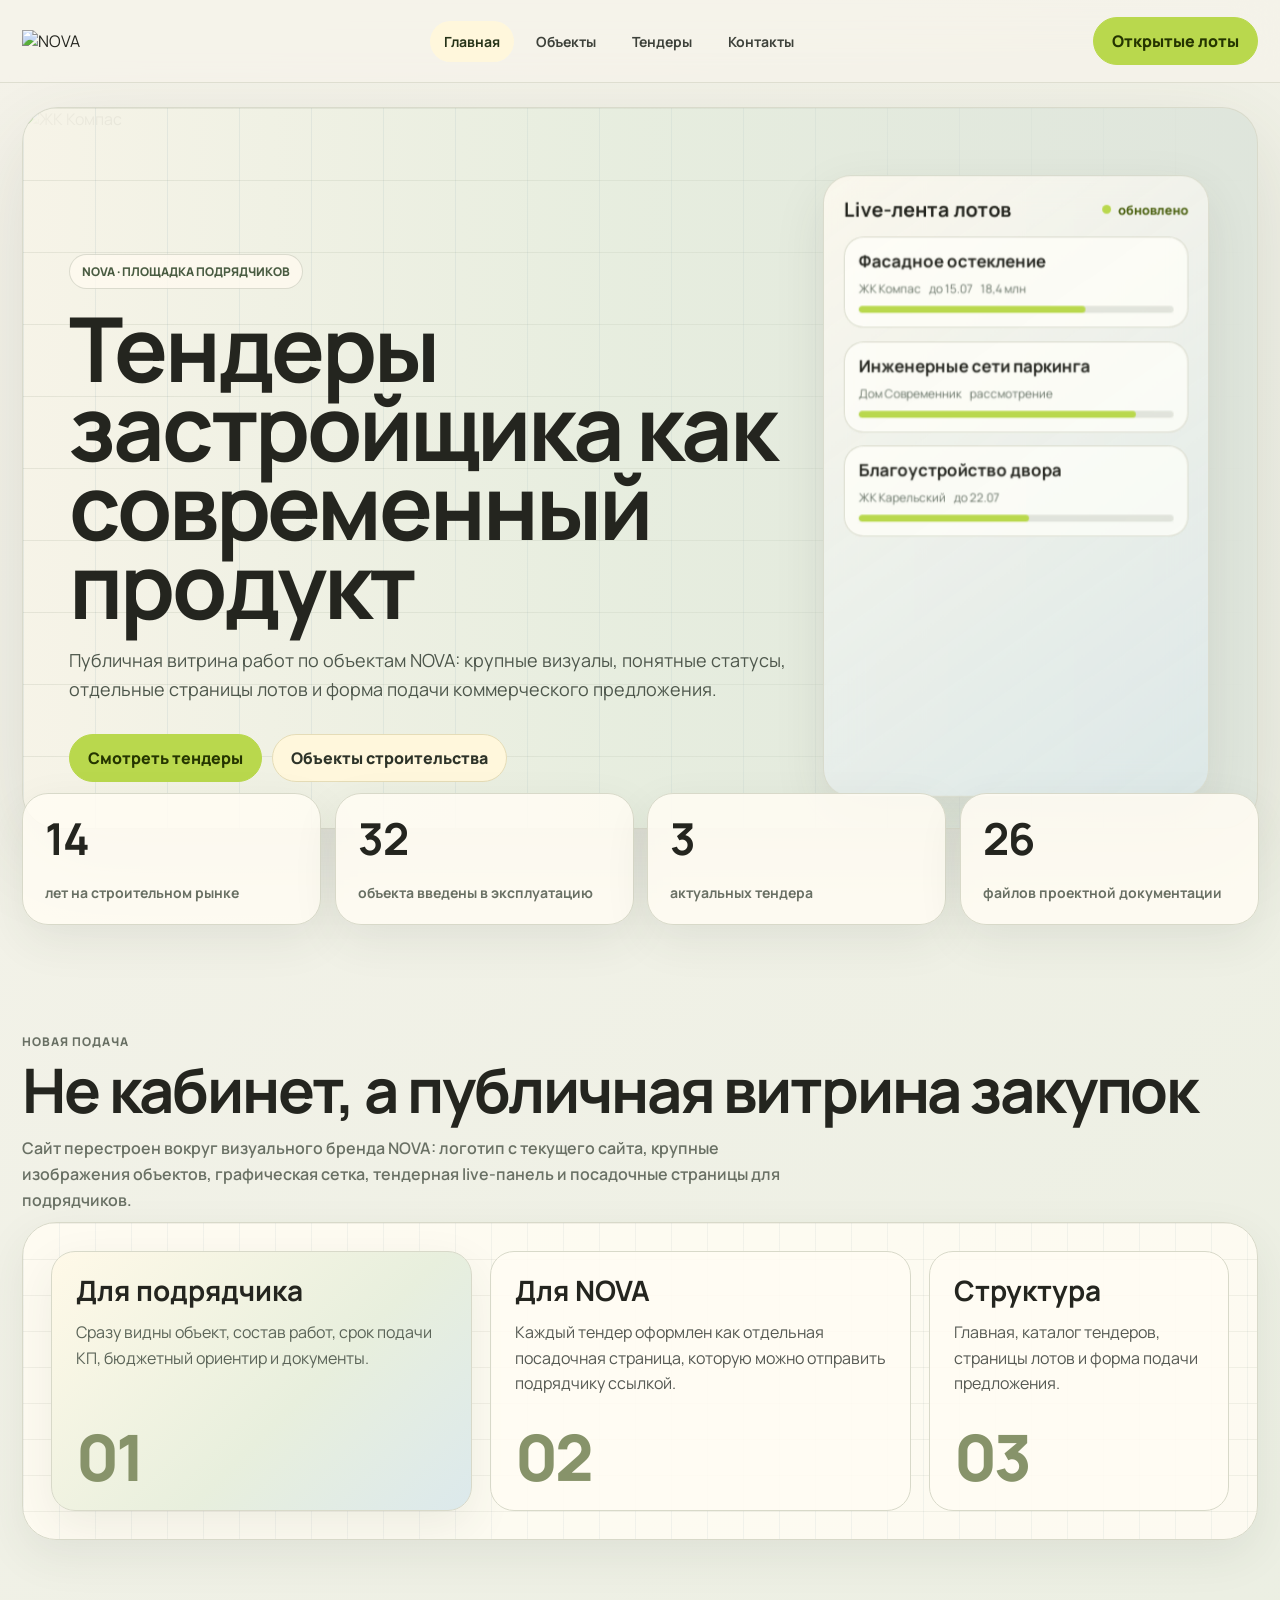
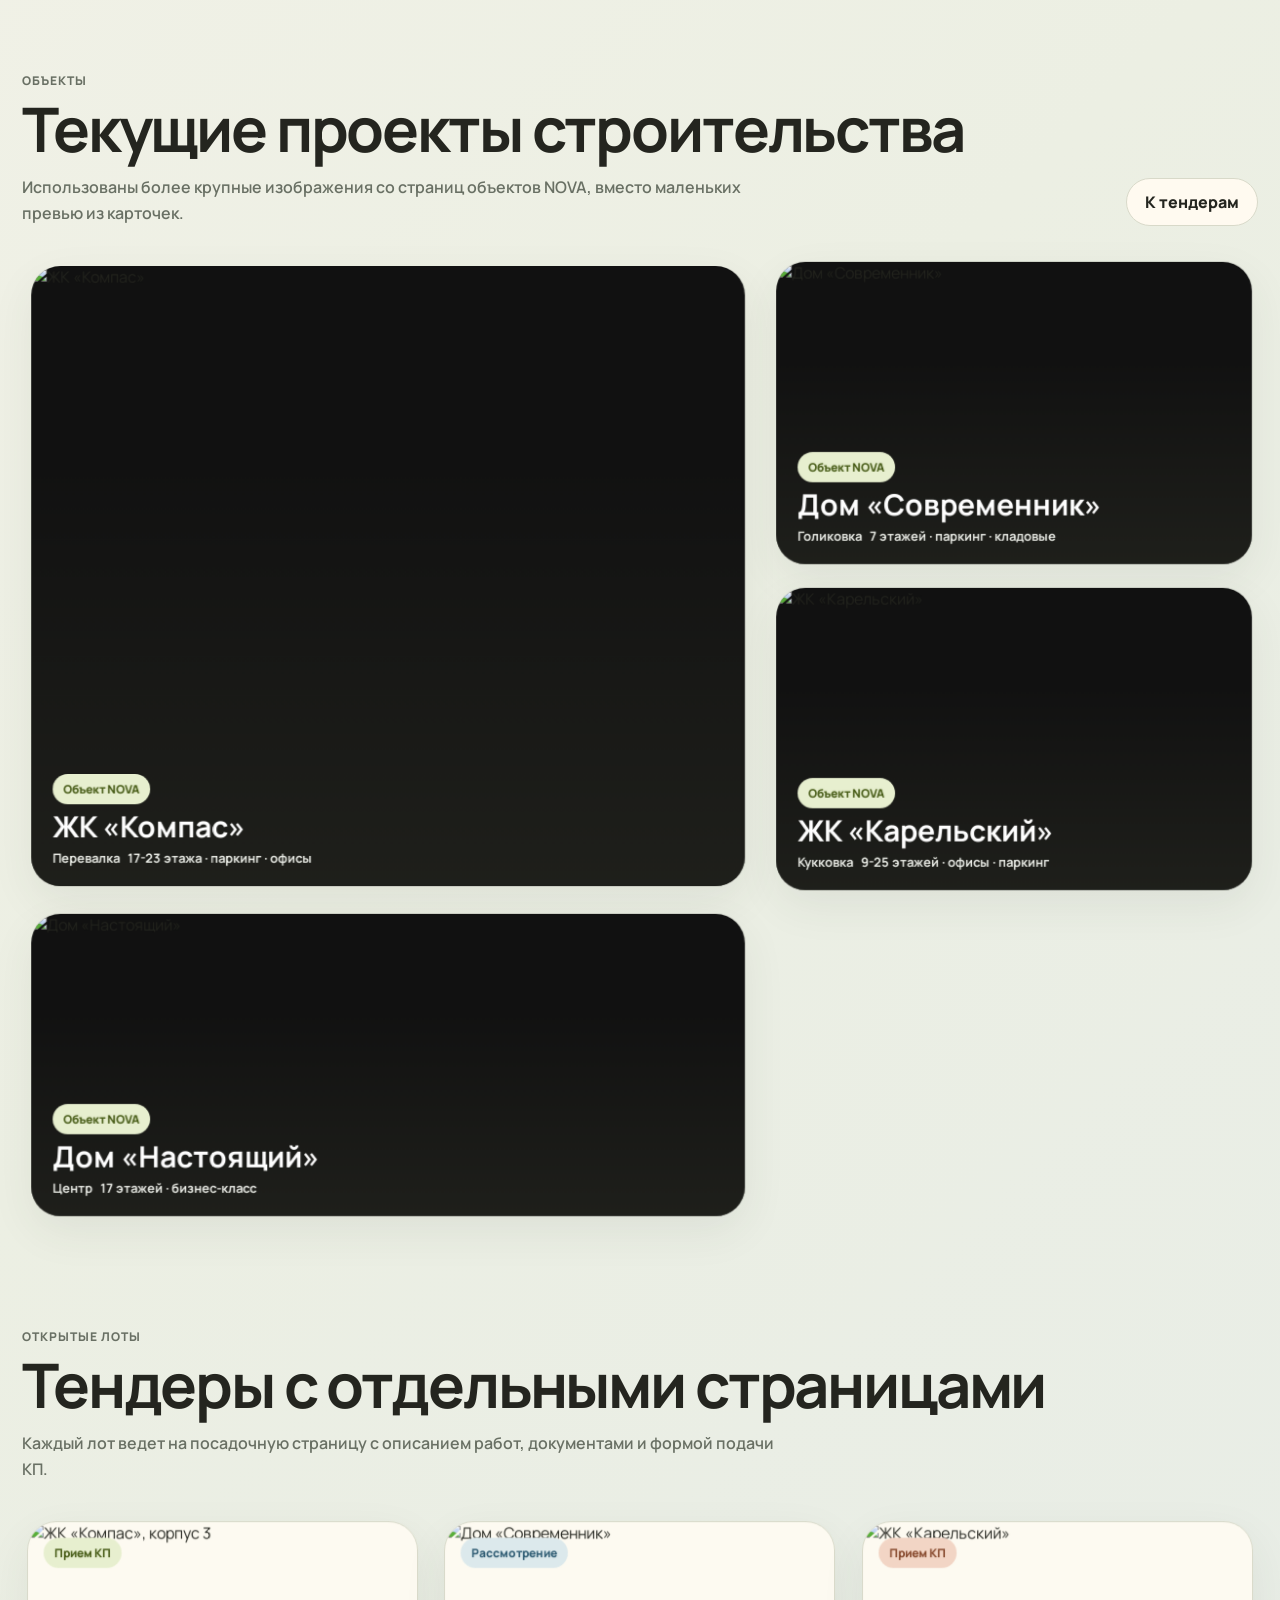
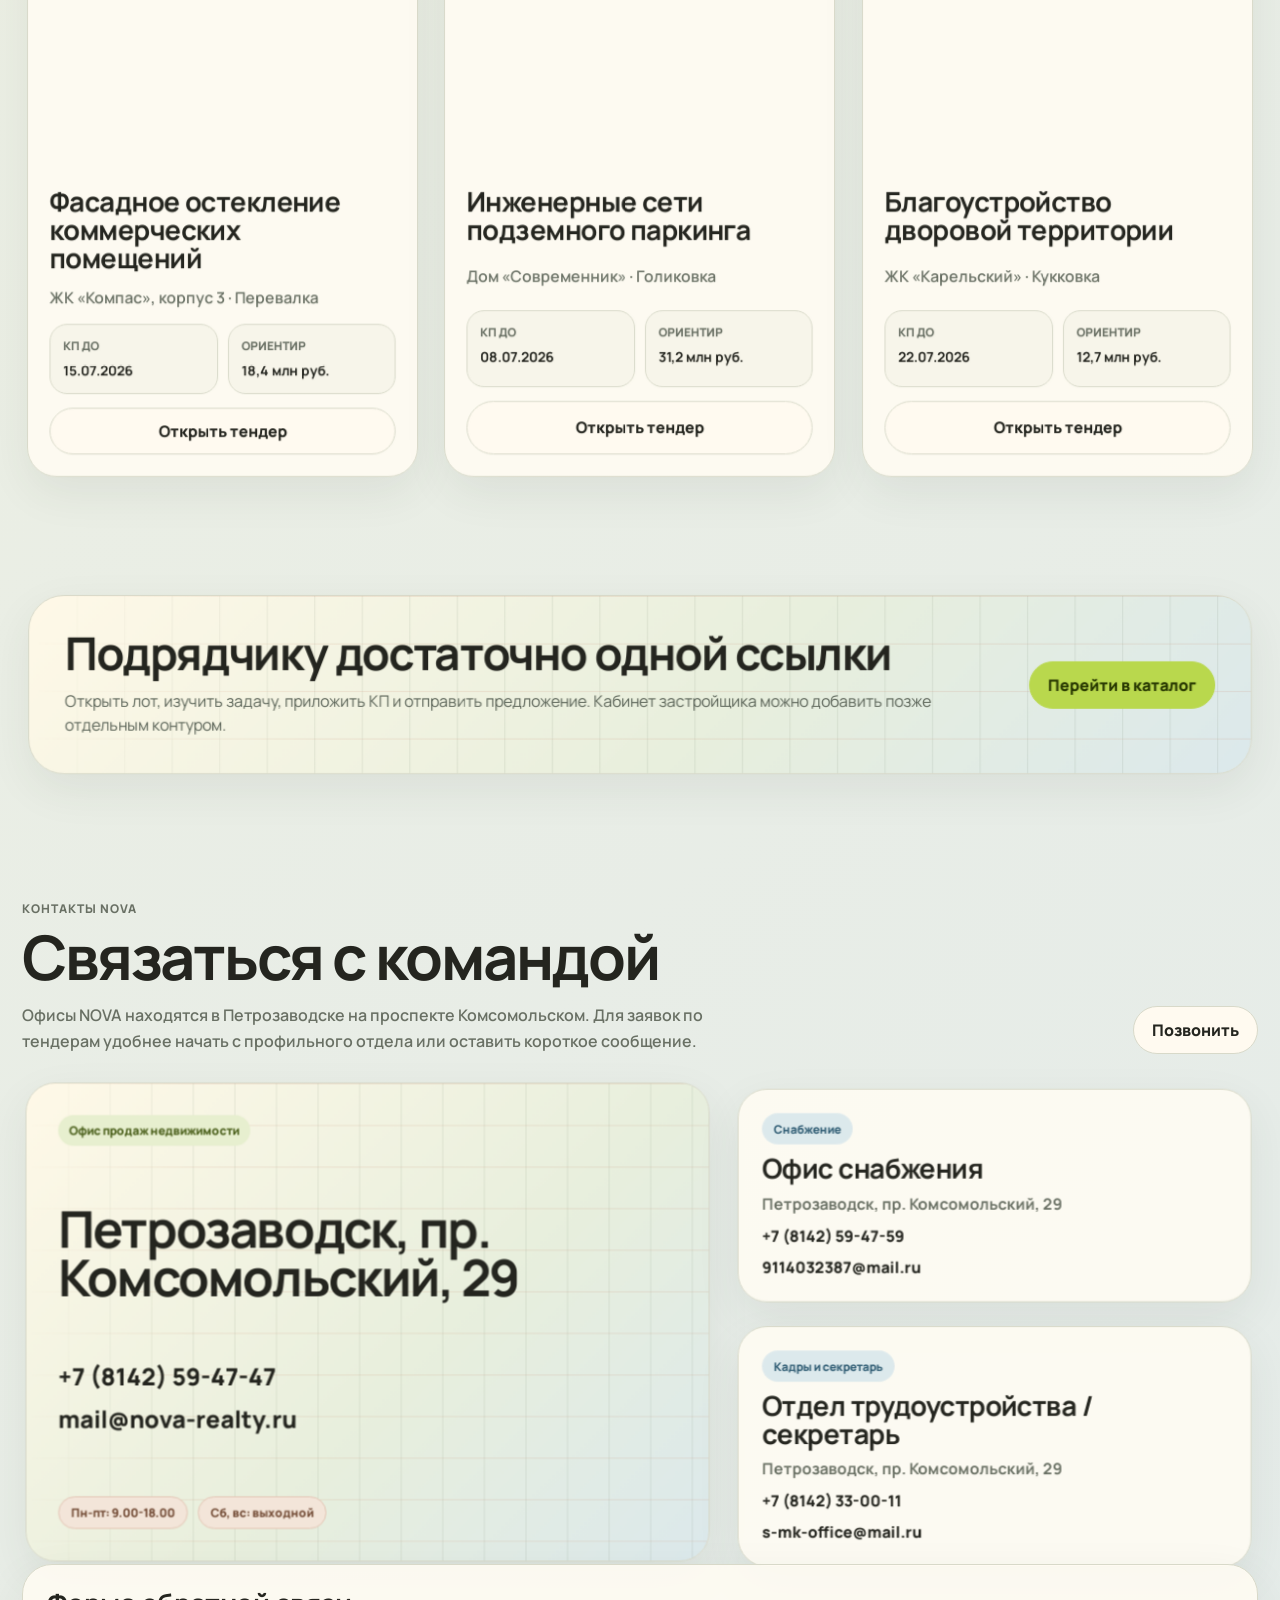
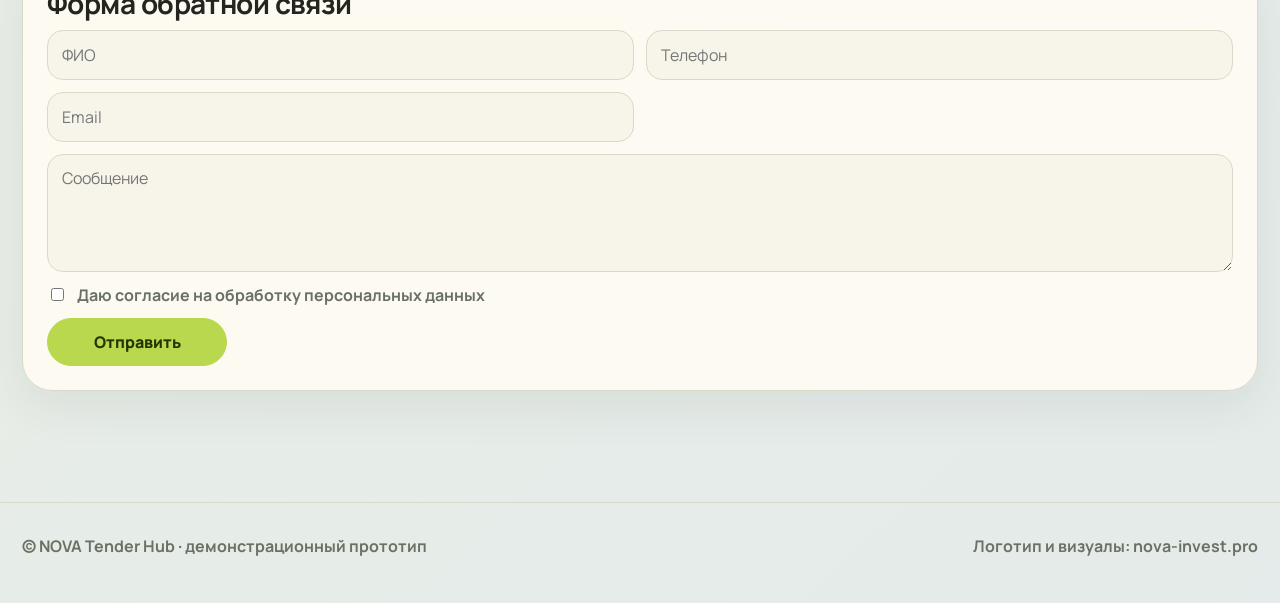
==== index.html @ 6559b7ff "Add files via upload" ====
<!doctype html><html lang="ru"><head><meta charset="utf-8"><meta name="viewport" content="width=device-width, initial-scale=1"><title>NOVA Tender Hub</title><link rel="stylesheet" href="style.css"></head><body><header class="topbar"><div class="wrap nav"><a class="brand" href="nova-tender-platform.html"><img src="https://nova-invest.pro/local/templates/main/tpl/assets/images/static/logo--min.svg" alt="NOVA"></a><nav class="links"><a class="active" href="nova-tender-platform.html">Главная</a><a href="nova-tender-platform.html#objects">Объекты</a><a class="" href="tenders.html">Тендеры</a><a href="nova-tender-platform.html#contacts">Контакты</a></nav><a class="btn lime" href="tenders.html">Открытые лоты</a></div></header><main><section class="hero"><div class="wrap"><div class="heroStage"><img src="https://nova-invest.pro/upload/resize_cache/iblock/e65/1024_600_2/6quq1vuqrdt77pk6a2e781jh57srbiwv.png" alt="ЖК Компас"><div class="heroContent"><div><span class="overline">NOVA · площадка подрядчиков</span><h1>Тендеры застройщика как современный продукт</h1><p>Публичная витрина работ по объектам NOVA: крупные визуалы, понятные статусы, отдельные страницы лотов и форма подачи коммерческого предложения.</p><div class="heroActions"><a class="btn lime" href="tenders.html">Смотреть тендеры</a><a class="btn glass" href="#objects">Объекты строительства</a></div></div><aside class="tenderConsole"><div class="consoleTop"><strong>Live-лента лотов</strong><span class="liveDot">обновлено</span></div><div class="consoleItem"><h3>Фасадное остекление</h3><div class="consoleMeta"><span>ЖК Компас</span><span>до 15.07</span><span>18,4 млн</span></div><div class="bar"><span style="width:72%"></span></div></div><div class="consoleItem"><h3>Инженерные сети паркинга</h3><div class="consoleMeta"><span>Дом Современник</span><span>рассмотрение</span></div><div class="bar"><span style="width:88%"></span></div></div><div class="consoleItem"><h3>Благоустройство двора</h3><div class="consoleMeta"><span>ЖК Карельский</span><span>до 22.07</span></div><div class="bar"><span style="width:54%"></span></div></div></aside></div></div><div class="stats"><div class="stat"><strong>14</strong><span>лет на строительном рынке</span></div><div class="stat"><strong>32</strong><span>объекта введены в эксплуатацию</span></div><div class="stat"><strong>3</strong><span>актуальных тендера</span></div><div class="stat"><strong>26</strong><span>файлов проектной документации</span></div></div></div></section><section class="section"><div class="wrap"><div class="sectionHead"><div><p class="kicker">Новая подача</p><h2>Не кабинет, а публичная витрина закупок</h2><p class="lead">Сайт перестроен вокруг визуального бренда NOVA: логотип с текущего сайта, крупные изображения объектов, графическая сетка, тендерная live-панель и посадочные страницы для подрядчиков.</p></div></div><div class="blueprint"><div class="aboutGrid"><article class="aboutCard dark"><div><h3>Для подрядчика</h3><p>Сразу видны объект, состав работ, срок подачи КП, бюджетный ориентир и документы.</p></div><span class="num">01</span></article><article class="aboutCard"><div><h3>Для NOVA</h3><p>Каждый тендер оформлен как отдельная посадочная страница, которую можно отправить подрядчику ссылкой.</p></div><span class="num">02</span></article><article class="aboutCard"><div><h3>Структура</h3><p>Главная, каталог тендеров, страницы лотов и форма подачи предложения.</p></div><span class="num">03</span></article></div></div></div></section><section class="section" id="objects"><div class="wrap"><div class="sectionHead"><div><p class="kicker">Объекты</p><h2>Текущие проекты строительства</h2><p class="lead">Использованы более крупные изображения со страниц объектов NOVA, вместо маленьких превью из карточек.</p></div><a class="btn light" href="tenders.html">К тендерам</a></div><div class="projects"><article class="project"><img src="https://nova-invest.pro/upload/resize_cache/iblock/e65/1024_600_2/6quq1vuqrdt77pk6a2e781jh57srbiwv.png" alt="ЖК «Компас»"><div class="projectText"><span class="tag">Объект NOVA</span><h3>ЖК «Компас»</h3><div class="meta"><span>Перевалка</span><span>17-23 этажа · паркинг · офисы</span></div></div></article><article class="project"><img src="https://nova-invest.pro/upload/iblock/76a/80k7ekkkxqdg42o2p7lcfx5v1n9xu7e8.jpg" alt="Дом «Современник»"><div class="projectText"><span class="tag">Объект NOVA</span><h3>Дом «Современник»</h3><div class="meta"><span>Голиковка</span><span>7 этажей · паркинг · кладовые</span></div></div></article><article class="project"><img src="https://nova-invest.pro/upload/resize_cache/iblock/5fc/1024_600_2/tx2vuw6uej2zof083wgt3vnd35kkxk6l.png" alt="ЖК «Карельский»"><div class="projectText"><span class="tag">Объект NOVA</span><h3>ЖК «Карельский»</h3><div class="meta"><span>Кукковка</span><span>9-25 этажей · офисы · паркинг</span></div></div></article><article class="project"><img src="https://nova-invest.pro/upload/resize_cache/iblock/ab3/1024_600_2/cpsgk8u0yp1w1qedsxzhdbpnp6j3zukg.jpg" alt="Дом «Настоящий»"><div class="projectText"><span class="tag">Объект NOVA</span><h3>Дом «Настоящий»</h3><div class="meta"><span>Центр</span><span>17 этажей · бизнес-класс</span></div></div></article></div></div></section><section class="section"><div class="wrap"><div class="sectionHead"><div><p class="kicker">Открытые лоты</p><h2>Тендеры с отдельными страницами</h2><p class="lead">Каждый лот ведет на посадочную страницу с описанием работ, документами и формой подачи КП.</p></div></div><div class="tenderGrid"><article class="tender"><div class="tenderImage"><img src="https://nova-invest.pro/upload/resize_cache/iblock/e65/1024_600_2/6quq1vuqrdt77pk6a2e781jh57srbiwv.png" alt="ЖК «Компас», корпус 3"><span class="tag ">Прием КП</span></div><div class="tenderBody"><h3>Фасадное остекление коммерческих помещений</h3><p>ЖК «Компас», корпус 3 · Перевалка</p><div class="facts"><div class="fact"><span>КП до</span><strong>15.07.2026</strong></div><div class="fact"><span>Ориентир</span><strong>18,4 млн руб.</strong></div></div><a class="btn light" href="tender-kompas-facade.html">Открыть тендер</a></div></article><article class="tender"><div class="tenderImage"><img src="https://nova-invest.pro/upload/iblock/76a/80k7ekkkxqdg42o2p7lcfx5v1n9xu7e8.jpg" alt="Дом «Современник»"><span class="tag blue">Рассмотрение</span></div><div class="tenderBody"><h3>Инженерные сети подземного паркинга</h3><p>Дом «Современник» · Голиковка</p><div class="facts"><div class="fact"><span>КП до</span><strong>08.07.2026</strong></div><div class="fact"><span>Ориентир</span><strong>31,2 млн руб.</strong></div></div><a class="btn light" href="tender-sovremennik-engineering.html">Открыть тендер</a></div></article><article class="tender"><div class="tenderImage"><img src="https://nova-invest.pro/upload/resize_cache/iblock/5fc/1024_600_2/tx2vuw6uej2zof083wgt3vnd35kkxk6l.png" alt="ЖК «Карельский»"><span class="tag coral">Прием КП</span></div><div class="tenderBody"><h3>Благоустройство дворовой территории</h3><p>ЖК «Карельский» · Кукковка</p><div class="facts"><div class="fact"><span>КП до</span><strong>22.07.2026</strong></div><div class="fact"><span>Ориентир</span><strong>12,7 млн руб.</strong></div></div><a class="btn light" href="tender-karelskiy-landscape.html">Открыть тендер</a></div></article></div></div></section><section class="section"><div class="wrap"><div class="cta"><div><h2>Подрядчику достаточно одной ссылки</h2><p>Открыть лот, изучить задачу, приложить КП и отправить предложение. Кабинет застройщика можно добавить позже отдельным контуром.</p></div><a class="btn lime" href="tenders.html">Перейти в каталог</a></div></div></section><section class="section contactsSection" id="contacts"><div class="wrap"><div class="sectionHead"><div><p class="kicker">Контакты NOVA</p><h2>Связаться с командой</h2><p class="lead">Офисы NOVA находятся в Петрозаводске на проспекте Комсомольском. Для заявок по тендерам удобнее начать с профильного отдела или оставить короткое сообщение.</p></div><a class="btn light" href="tel:+78142594747">Позвонить</a></div><div class="contactsLayout"><article class="contactHeroCard"><span class="tag">Офис продаж недвижимости</span><h3>Петрозаводск, пр. Комсомольский, 29</h3><div class="contactMain"><a href="tel:+78142594747">+7 (8142) 59-47-47</a><a href="mailto:mail@nova-realty.ru">mail@nova-realty.ru</a></div><div class="schedule"><span>Пн-пт: 9.00-18.00</span><span>Сб, вс: выходной</span></div></article><div class="contactCards"><article class="contactCard"><span class="contactLabel">Снабжение</span><h3>Офис снабжения</h3><p>Петрозаводск, пр. Комсомольский, 29</p><a href="tel:+78142594759">+7 (8142) 59-47-59</a><a href="mailto:9114032387@mail.ru">9114032387@mail.ru</a></article><article class="contactCard"><span class="contactLabel">Кадры и секретарь</span><h3>Отдел трудоустройства / секретарь</h3><p>Петрозаводск, пр. Комсомольский, 29</p><a href="tel:+78142330011">+7 (8142) 33-00-11</a><a href="mailto:s-mk-office@mail.ru">s-mk-office@mail.ru</a></article></div><form class="contactForm"><h3>Форма обратной связи</h3><input type="text" placeholder="ФИО"><input type="tel" placeholder="Телефон"><input type="email" placeholder="Email"><textarea placeholder="Сообщение"></textarea><label><input type="checkbox"> <span>Даю согласие на обработку персональных данных</span></label><button class="btn lime" type="button">Отправить</button></form></div></div></section></main><footer class="footer"><div class="wrap"><span>© NOVA Tender Hub · демонстрационный прототип</span><span>Логотип и визуалы: nova-invest.pro</span></div></footer><script src="nav-active.js"></script></body></html>
---- style.css ----
@import url('https://fonts.googleapis.com/css2?family=Manrope:wght@400;500;600;700;800&display=swap');
:root{--ink:#141512;--muted:#6f726b;--line:#dedfd7;--paper:#fff;--mist:#f3f4ee;--night:#141713;--lime:#b8dc31;--limeText:#203100;--blue:#2c72bc;--coral:#ef7b45;--steel:#dfe6ea;--shadow:0 28px 90px rgba(20,21,18,.14);--soft:0 16px 46px rgba(20,21,18,.09);font-family:Manrope,Arial,sans-serif}*{box-sizing:border-box}html{scroll-behavior:smooth}body{margin:0;background:var(--mist);color:var(--ink)}a{text-decoration:none;color:inherit}img{display:block;max-width:100%}button,input,textarea,select{font:inherit}.wrap{width:min(1320px,calc(100% - 44px));margin:0 auto}.topbar{position:sticky;top:0;z-index:50;background:rgba(243,244,238,.78);backdrop-filter:blur(22px);border-bottom:1px solid rgba(222,223,215,.76)}.nav{min-height:82px;display:grid;grid-template-columns:auto 1fr auto;gap:24px;align-items:center}.brand{display:flex;align-items:center;gap:14px}.brand img{width:122px;height:auto}.links{display:flex;gap:8px;justify-content:center}.links a{padding:11px 14px;border-radius:999px;color:#3e423b;font-weight:700;font-size:14px}.links a:hover,.links a.active{background:#fff}.btn{display:inline-flex;align-items:center;justify-content:center;min-height:48px;border-radius:999px;border:1px solid var(--ink);background:var(--ink);color:#fff;padding:12px 18px;font-weight:800;white-space:nowrap;cursor:pointer}.btn.lime{background:var(--lime);border-color:var(--lime);color:var(--limeText)}.btn.light{background:#fff;color:var(--ink);border-color:var(--line)}.btn.glass{background:rgba(255,255,255,.14);border-color:rgba(255,255,255,.28);color:#fff;backdrop-filter:blur(14px)}.hero{padding:24px 0 34px}.heroStage{position:relative;min-height:720px;border-radius:36px;overflow:hidden;background:var(--night);box-shadow:var(--shadow)}.heroStage:before{content:"";position:absolute;inset:0;background:linear-gradient(90deg,rgba(13,15,12,.94),rgba(13,15,12,.67) 45%,rgba(13,15,12,.12));z-index:1}.heroStage:after{content:"";position:absolute;inset:0;background-image:linear-gradient(rgba(255,255,255,.09) 1px,transparent 1px),linear-gradient(90deg,rgba(255,255,255,.08) 1px,transparent 1px);background-size:72px 72px;mask-image:linear-gradient(90deg,#000 0%,rgba(0,0,0,.65) 55%,transparent 100%);z-index:2}.heroStage>img{position:absolute;inset:0;width:100%;height:100%;object-fit:cover;filter:saturate(1.04) contrast(1.02)}.heroContent{position:relative;z-index:3;min-height:720px;padding:46px;display:grid;grid-template-columns:minmax(0,1fr) 390px;gap:32px;align-items:end;color:#fff}.overline{display:inline-flex;width:max-content;min-height:34px;align-items:center;border:1px solid rgba(255,255,255,.24);background:rgba(255,255,255,.12);border-radius:999px;padding:8px 12px;color:#eef0e9;font-size:12px;font-weight:800;text-transform:uppercase}.hero h1{max-width:860px;margin:20px 0 0;font-size:clamp(48px,7vw,108px);line-height:.88;letter-spacing:-.035em}.hero p{max-width:720px;margin:22px 0 0;color:#e8ebe2;font-size:18px;line-height:1.6}.heroActions{display:flex;gap:10px;flex-wrap:wrap;margin-top:30px}.tenderConsole{align-self:stretch;background:rgba(255,255,255,.12);border:1px solid rgba(255,255,255,.24);backdrop-filter:blur(18px);border-radius:28px;padding:20px;display:grid;gap:14px;align-content:start}.consoleTop{display:flex;justify-content:space-between;gap:12px;align-items:center}.consoleTop strong{font-size:20px}.liveDot{display:inline-flex;align-items:center;gap:7px;color:#e7f7bc;font-size:13px;font-weight:800}.liveDot:before{content:"";width:9px;height:9px;border-radius:50%;background:var(--lime)}.consoleItem{border-radius:20px;background:rgba(255,255,255,.16);border:1px solid rgba(255,255,255,.20);padding:14px;display:grid;gap:9px}.consoleItem h3{margin:0;font-size:17px;line-height:1.15}.consoleMeta{display:flex;gap:8px;flex-wrap:wrap;color:#e6e8df;font-size:12px}.consoleItem .bar{height:7px;border-radius:999px;background:rgba(255,255,255,.22);overflow:hidden}.consoleItem .bar span{display:block;height:100%;background:var(--lime);border-radius:999px}.stats{display:grid;grid-template-columns:repeat(4,1fr);gap:14px;margin-top:-36px;position:relative;z-index:4}.stat{min-height:132px;border:1px solid var(--line);border-radius:26px;background:rgba(255,255,255,.92);box-shadow:var(--soft);padding:22px;display:grid;align-content:space-between}.stat strong{font-size:44px;line-height:1;letter-spacing:-.03em}.stat span{color:var(--muted);font-weight:700;font-size:14px}.section{padding:58px 0}.sectionHead{display:grid;grid-template-columns:minmax(0,1fr) auto;gap:24px;align-items:end;margin-bottom:24px}.kicker{margin:0 0 12px;color:var(--muted);font-size:12px;letter-spacing:.08em;text-transform:uppercase;font-weight:900}.section h2{margin:0;font-size:clamp(36px,4.8vw,72px);line-height:.92;letter-spacing:-.035em}.lead{margin:16px 0 0;color:var(--muted);max-width:760px;line-height:1.65;font-weight:600}.blueprint{position:relative;border-radius:34px;background:#fff;border:1px solid var(--line);box-shadow:var(--soft);overflow:hidden}.blueprint:before{content:"";position:absolute;inset:0;background-image:linear-gradient(rgba(44,114,188,.10) 1px,transparent 1px),linear-gradient(90deg,rgba(44,114,188,.10) 1px,transparent 1px);background-size:36px 36px;opacity:.75}.aboutGrid{position:relative;z-index:1;padding:28px;display:grid;grid-template-columns:1fr 1fr 300px;gap:18px}.aboutCard{border-radius:24px;background:rgba(255,255,255,.82);border:1px solid var(--line);padding:24px;min-height:260px;display:grid;align-content:space-between}.aboutCard.dark{background:var(--night);color:#fff}.aboutCard h3{margin:0;font-size:28px;line-height:1}.aboutCard p{margin:16px 0 0;color:#555953;line-height:1.6}.aboutCard.dark p{color:#dfe3d7}.num{font-size:64px;line-height:.9;font-weight:900;letter-spacing:-.05em}.projects{display:grid;grid-template-columns:1.2fr .8fr;grid-auto-rows:310px;gap:16px}.project{position:relative;border-radius:30px;overflow:hidden;background:#111;box-shadow:var(--soft);min-height:310px}.project:nth-child(1){grid-row:span 2}.project img{width:100%;height:100%;object-fit:cover}.project:after{content:"";position:absolute;inset:0;background:linear-gradient(180deg,transparent 35%,rgba(0,0,0,.78))}.projectText{position:absolute;z-index:1;left:22px;right:22px;bottom:20px;color:#fff}.projectText h3{margin:8px 0 8px;font-size:30px;line-height:1}.tag{display:inline-flex;width:max-content;min-height:30px;align-items:center;border-radius:999px;padding:7px 11px;background:#eaf6bd;color:#38570c;font-size:12px;font-weight:900}.tag.blue{background:#ddecfb;color:#1e568d}.tag.coral{background:#ffe0d0;color:#9b3f17}.projectText .meta{color:#eceee8}.tenderGrid{display:grid;grid-template-columns:repeat(3,1fr);gap:16px}.tender{border-radius:30px;overflow:hidden;background:#fff;border:1px solid var(--line);box-shadow:var(--soft);display:grid;grid-template-rows:250px auto}.tenderImage{position:relative;overflow:hidden}.tenderImage img{width:100%;height:100%;object-fit:cover;transition:.3s transform}.tender:hover img{transform:scale(1.04)}.tenderImage .tag{position:absolute;left:16px;top:16px}.tenderBody{padding:22px;display:grid;gap:14px}.tenderBody h3{margin:0;font-size:28px;line-height:1.04;letter-spacing:-.02em}.tenderBody p{margin:0;color:var(--muted);line-height:1.55;font-weight:600}.meta{display:flex;gap:8px;flex-wrap:wrap;color:var(--muted);font-size:13px;font-weight:700}.facts{display:grid;grid-template-columns:repeat(2,1fr);gap:10px}.fact{border:1px solid var(--line);border-radius:18px;background:#f8f9f4;padding:13px}.fact span{display:block;color:var(--muted);font-size:12px;margin-bottom:5px;font-weight:800;text-transform:uppercase}.fact strong{font-size:14px}.cta{border-radius:36px;background:var(--night);color:#fff;padding:36px;display:grid;grid-template-columns:minmax(0,1fr) auto;gap:24px;align-items:center;box-shadow:var(--shadow);position:relative;overflow:hidden}.cta:before{content:"";position:absolute;inset:0;background-image:linear-gradient(rgba(184,220,49,.14) 1px,transparent 1px),linear-gradient(90deg,rgba(184,220,49,.13) 1px,transparent 1px);background-size:48px 48px;mask-image:linear-gradient(90deg,transparent,black 35%,black 100%)}.cta>*{position:relative}.cta h2{margin:0;font-size:46px;line-height:.95;letter-spacing:-.03em}.cta p{margin:14px 0 0;color:#dfe3d7;line-height:1.55}.pageHero{padding:34px 0 26px}.pagePanel{border-radius:36px;background:var(--night);color:#fff;padding:40px;box-shadow:var(--shadow);position:relative;overflow:hidden}.pagePanel:before{content:"";position:absolute;inset:0;background-image:linear-gradient(rgba(255,255,255,.08) 1px,transparent 1px),linear-gradient(90deg,rgba(255,255,255,.08) 1px,transparent 1px);background-size:52px 52px;opacity:.55}.pagePanel>*{position:relative}.pagePanel h1{margin:18px 0 0;font-size:clamp(48px,6vw,88px);line-height:.9;letter-spacing:-.04em}.pagePanel p{max-width:820px;color:#dde1d6;line-height:1.6}.filters{display:grid;grid-template-columns:minmax(240px,1fr) 190px 190px auto;gap:10px;margin-top:24px}.filters input,.filters select{min-height:50px;border-radius:999px;border:1px solid rgba(255,255,255,.22);background:rgba(255,255,255,.10);color:#fff;padding:12px 16px;outline:0}.filters option{color:#111}.rows{display:grid;gap:18px}.row{display:grid;grid-template-columns:360px minmax(0,1fr) 230px;gap:20px;border-radius:32px;background:#fff;border:1px solid var(--line);box-shadow:var(--soft);overflow:hidden}.rowPic{position:relative;min-height:310px}.rowPic img{width:100%;height:100%;object-fit:cover}.rowContent{padding:24px;display:grid;gap:14px;align-content:start}.rowContent h2{margin:0;font-size:34px;line-height:1;letter-spacing:-.03em}.rowContent p{margin:0;color:var(--muted);line-height:1.6;font-weight:600}.rowActions{padding:24px;display:grid;align-content:center;gap:10px}.tenderHero{padding:24px 0 0}.tenderStage{position:relative;min-height:660px;border-radius:36px;overflow:hidden;background:#111;box-shadow:var(--shadow)}.tenderStage img{position:absolute;inset:0;width:100%;height:100%;object-fit:cover}.tenderStage:before{content:"";position:absolute;inset:0;z-index:1;background:linear-gradient(90deg,rgba(13,15,12,.92),rgba(13,15,12,.63) 52%,rgba(13,15,12,.10))}.tenderStage:after{content:"";position:absolute;inset:0;z-index:2;background-image:linear-gradient(rgba(255,255,255,.08) 1px,transparent 1px),linear-gradient(90deg,rgba(255,255,255,.08) 1px,transparent 1px);background-size:64px 64px;mask-image:linear-gradient(90deg,#000,transparent 85%)}.tenderCopy{position:relative;z-index:3;min-height:660px;padding:44px;display:grid;align-content:end;color:#fff}.tenderCopy h1{max-width:930px;margin:18px 0 0;font-size:clamp(46px,6vw,92px);line-height:.9;letter-spacing:-.04em}.tenderCopy p{max-width:780px;color:#e8ebe2;line-height:1.6;font-size:17px}.detailLayout{display:grid;grid-template-columns:minmax(0,1fr) 430px;gap:18px;align-items:start}.content,.offer{border-radius:32px;background:#fff;border:1px solid var(--line);box-shadow:var(--soft)}.content{padding:30px}.content h2{margin:0 0 18px;font-size:38px;letter-spacing:-.03em;line-height:1}.content p,.content li{color:#3f433c;line-height:1.7;font-weight:600}.content ul{padding-left:22px}.docGrid{display:grid;grid-template-columns:repeat(3,1fr);gap:12px;margin-top:14px}.doc{border:1px solid var(--line);border-radius:20px;background:#f8f9f4;padding:15px;display:grid;grid-template-columns:44px 1fr;gap:12px;align-items:center}.docIcon{height:52px;border-radius:14px;background:var(--night);color:#fff;display:grid;place-items:center;font-size:11px;font-weight:900}.doc small{display:block;color:var(--muted);margin-top:4px}.offer{position:sticky;top:104px;padding:24px;display:grid;gap:14px}.offer h2{margin:0;font-size:32px;line-height:1}.offer p{margin:0;color:var(--muted);line-height:1.55;font-weight:600}.offer input,.offer textarea{width:100%;min-height:50px;border:1px solid var(--line);border-radius:16px;background:#f8f9f4;padding:12px 14px;outline:0}.offer textarea{min-height:120px;resize:vertical}.upload{border:1px dashed #aeb5a6;border-radius:20px;background:#f8f9f4;padding:18px;text-align:center;color:var(--muted);font-weight:700}.footer{margin-top:54px;padding:32px 0 46px;border-top:1px solid var(--line);color:var(--muted);font-weight:700}.footer .wrap{display:flex;gap:16px;justify-content:space-between;flex-wrap:wrap}@media(max-width:1120px){.heroContent,.detailLayout{grid-template-columns:1fr}.tenderConsole{align-self:auto}.aboutGrid{grid-template-columns:1fr}.projects{grid-template-columns:1fr;grid-auto-rows:auto}.project,.project:nth-child(1){grid-row:auto;height:360px}.tenderGrid{grid-template-columns:1fr 1fr}.filters{grid-template-columns:1fr 1fr}.row{grid-template-columns:280px minmax(0,1fr)}.rowActions{grid-column:1/-1;grid-template-columns:1fr 1fr}.offer{position:static}}@media(max-width:760px){.wrap{width:min(100% - 28px,1320px)}.nav{grid-template-columns:1fr;gap:12px;padding:14px 0}.links{justify-content:flex-start;overflow:auto}.btn{width:100%}.heroStage,.heroContent,.tenderStage,.tenderCopy{min-height:760px}.heroContent,.tenderCopy{padding:24px}.stats,.tenderGrid,.facts,.docGrid,.filters{grid-template-columns:1fr}.sectionHead,.cta{grid-template-columns:1fr}.row{grid-template-columns:1fr}.rowPic{min-height:250px}.rowActions{grid-template-columns:1fr}.aboutCard{min-height:220px}}

.contactsSection{padding-top:68px}.contactsLayout{display:grid;grid-template-columns:minmax(0,1.05fr) minmax(320px,.8fr);gap:18px;align-items:stretch}.contactHeroCard,.contactCard,.contactForm{border:1px solid var(--line);background:#fff;box-shadow:var(--soft);border-radius:30px}.contactHeroCard{min-height:420px;padding:32px;background:var(--night);color:#fff;display:grid;align-content:space-between;position:relative;overflow:hidden}.contactHeroCard:before{content:"";position:absolute;inset:0;background-image:linear-gradient(rgba(184,220,49,.14) 1px,transparent 1px),linear-gradient(90deg,rgba(184,220,49,.12) 1px,transparent 1px);background-size:42px 42px;mask-image:linear-gradient(135deg,#000,transparent 78%)}.contactHeroCard>*{position:relative}.contactHeroCard h3{margin:22px 0;font-size:clamp(34px,4vw,58px);line-height:.95;letter-spacing:-.035em}.contactMain{display:grid;gap:10px}.contactMain a{font-size:24px;font-weight:900;color:#fff}.schedule{display:flex;gap:10px;flex-wrap:wrap;margin-top:24px}.schedule span,.contactLabel{display:inline-flex;width:max-content;min-height:32px;align-items:center;border-radius:999px;padding:7px 12px;font-size:12px;font-weight:900}.schedule span{background:rgba(255,255,255,.12);border:1px solid rgba(255,255,255,.2);color:#eef0e9}.contactCards{display:grid;gap:18px}.contactCard{padding:24px;display:grid;gap:10px;align-content:start}.contactLabel{background:#eaf6bd;color:#38570c}.contactCard h3,.contactForm h3{margin:0;font-size:28px;line-height:1.02;letter-spacing:-.02em}.contactCard p{margin:0;color:var(--muted);font-weight:700;line-height:1.5}.contactCard a{font-weight:900;color:var(--ink)}.contactForm{grid-column:1/-1;padding:24px;display:grid;grid-template-columns:1fr 1fr;gap:12px}.contactForm h3{grid-column:1/-1}.contactForm input,.contactForm textarea{width:100%;min-height:50px;border:1px solid var(--line);border-radius:16px;background:#f8f9f4;padding:12px 14px;outline:0}.contactForm textarea{grid-column:1/-1;min-height:118px;resize:vertical}.contactForm label{grid-column:1/-1;display:flex;gap:10px;align-items:flex-start;color:var(--muted);font-weight:700}.contactForm label input{width:auto;min-height:auto;margin-top:4px}.contactForm .btn{justify-self:start;min-width:180px}@media(max-width:1120px){.contactsLayout{grid-template-columns:1fr}.contactForm{grid-column:auto}}@media(max-width:760px){.contactForm{grid-template-columns:1fr}.contactMain a{font-size:20px}.contactHeroCard{min-height:360px}}

/* 2026 trend palette pass: warm off-white, sage, clay, blue-gray */
:root{--paper:#fbfaf2;--mist:#eeefe5;--ink:#24251f;--muted:#697064;--line:#d8d9c9;--lime:#b9d84d;--limeText:#253500;--sage:#cfdcc2;--moss:#65745b;--clay:#c98364;--claySoft:#f0d8c9;--skyMuted:#b9cad2;--blue:#4d7894;--shadow:0 28px 90px rgba(54,59,48,.13);--soft:0 16px 46px rgba(54,59,48,.08)}
body{background:linear-gradient(135deg,#f5f3ea 0%,#ecefe3 42%,#e4ebea 100%);color:var(--ink)}
.topbar{background:rgba(245,243,234,.80);border-bottom-color:rgba(216,217,201,.78)}.links a:hover,.links a.active{background:#fff7dc;color:#263318}.btn{background:#30352c;border-color:#30352c}.btn.lime{background:var(--lime);border-color:var(--lime)}.btn.light{background:#fffaf0;border-color:#d8d9c9}.tag{background:#e7efcf;color:#485d18}.tag.blue{background:#dce9ec;color:#315e75}.tag.coral{background:#f2d5c5;color:#884b2f}
.heroStage,.tenderStage{background:#e7eadf;border:1px solid rgba(216,217,201,.9)}
.heroStage:before,.tenderStage:before{background:linear-gradient(90deg,rgba(247,244,232,.96),rgba(231,238,223,.84) 48%,rgba(196,214,210,.24));}
.heroStage:after,.tenderStage:after{background-image:linear-gradient(rgba(101,116,91,.12) 1px,transparent 1px),linear-gradient(90deg,rgba(77,120,148,.10) 1px,transparent 1px);background-size:72px 72px;mask-image:linear-gradient(90deg,#000 0%,rgba(0,0,0,.62) 58%,transparent 100%)}
.heroContent,.tenderCopy{color:var(--ink)}.hero p,.tenderCopy p{color:#4e574c}.overline{border-color:rgba(101,116,91,.22);background:rgba(255,250,240,.78);color:#4a5c42}.btn.glass{background:#fff7dc;border-color:#e5dcb7;color:#2d3328}
.tenderConsole{background:linear-gradient(145deg,rgba(255,250,240,.82),rgba(220,233,236,.74));border-color:rgba(216,217,201,.9);color:var(--ink);box-shadow:0 18px 52px rgba(54,59,48,.10)}.consoleItem{background:rgba(255,255,250,.72);border-color:rgba(216,217,201,.9)}.consoleMeta{color:#657064}.liveDot{color:#506517}.consoleItem .bar{background:rgba(101,116,91,.17)}
.stat,.blueprint,.aboutCard,.tender,.row,.content,.offer,.contactCard,.contactForm{background:rgba(255,252,243,.88);border-color:var(--line)}.blueprint:before{background-image:linear-gradient(rgba(101,116,91,.11) 1px,transparent 1px),linear-gradient(90deg,rgba(77,120,148,.09) 1px,transparent 1px)}
.aboutCard.dark,.cta,.pagePanel,.contactHeroCard{background:linear-gradient(135deg,#fff9e8 0%,#e8efdd 58%,#dce9ec 100%);color:var(--ink);border:1px solid var(--line);box-shadow:var(--soft)}.aboutCard.dark p,.cta p,.pagePanel p{color:#5b6458}.num{color:#87936a}.cta:before,.pagePanel:before,.contactHeroCard:before{background-image:linear-gradient(rgba(201,131,100,.18) 1px,transparent 1px),linear-gradient(90deg,rgba(101,116,91,.14) 1px,transparent 1px);opacity:.85;mask-image:linear-gradient(90deg,transparent,black 24%,black 100%)}
.project:after{background:linear-gradient(180deg,transparent 30%,rgba(36,37,31,.72))}.fact,.filters input,.filters select,.offer input,.offer textarea,.contactForm input,.contactForm textarea{background:#f7f5ea;border-color:#d8d9c9}.docIcon{background:#e7efcf;color:#485d18;border:1px solid #ccd9aa}.contactMain a{color:var(--ink)}.schedule span{background:#f3e5d9;border-color:#e5c7b6;color:#704832}.contactLabel{background:#dce9ec;color:#315e75}.footer{border-top-color:#d8d9c9;color:#6c7165}

/* Scroll spy + soft reveal motion */
.reveal{opacity:0;transform:translate3d(0,22px,0) scale(.985);filter:blur(8px);transition:opacity .72s cubic-bezier(.22,1,.36,1),transform .72s cubic-bezier(.22,1,.36,1),filter .72s cubic-bezier(.22,1,.36,1);transition-delay:calc(var(--reveal-index,0) * 70ms);will-change:opacity,transform,filter}.reveal.is-visible{opacity:1;transform:translate3d(0,0,0) scale(1);filter:blur(0)}.project.reveal,.tender.reveal,.contactCard.reveal{transform:translate3d(0,24px,0) scale(.975)}.sectionHead.reveal{transform:translate3d(0,16px,0)}.tenderConsole.reveal,.contactHeroCard.reveal,.cta.reveal{transform:translate3d(0,18px,0) scale(.99)}@media(prefers-reduced-motion:reduce){html{scroll-behavior:auto}.reveal{opacity:1;transform:none;filter:none;transition:none;will-change:auto}}
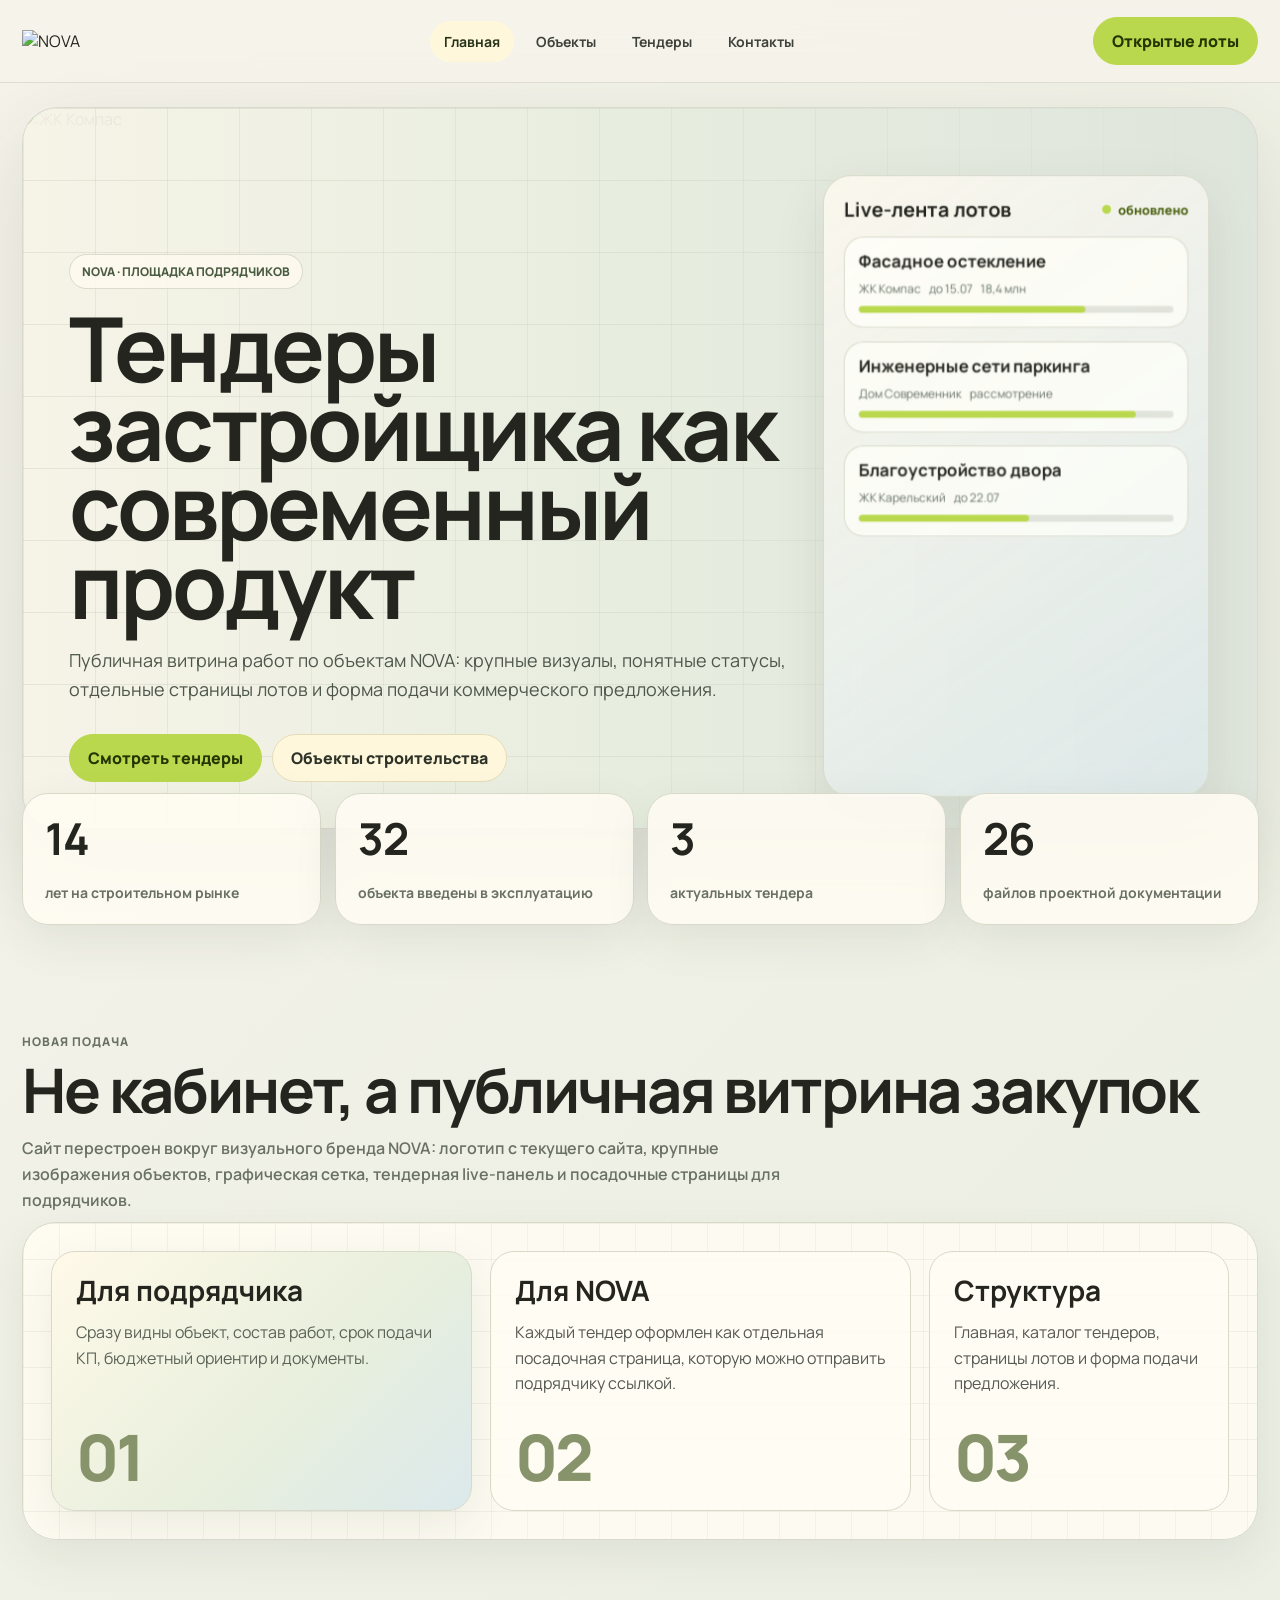
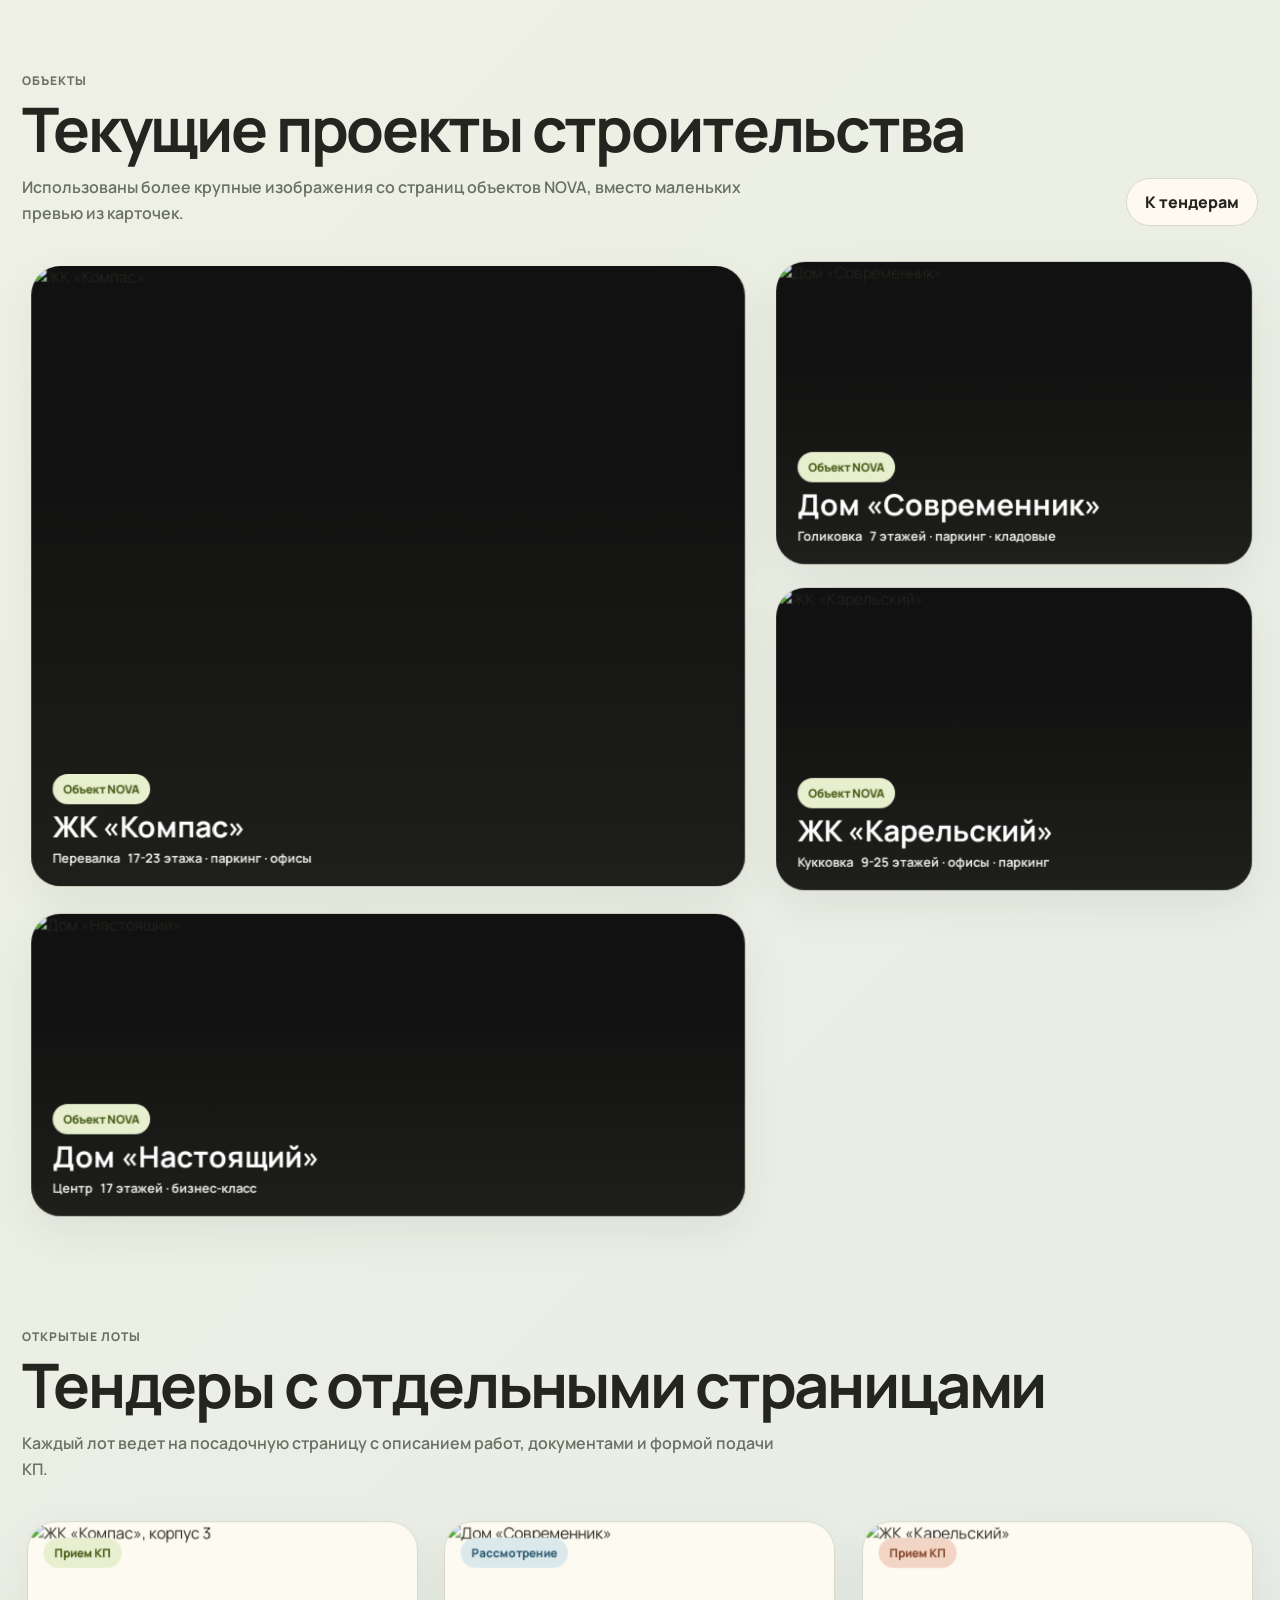
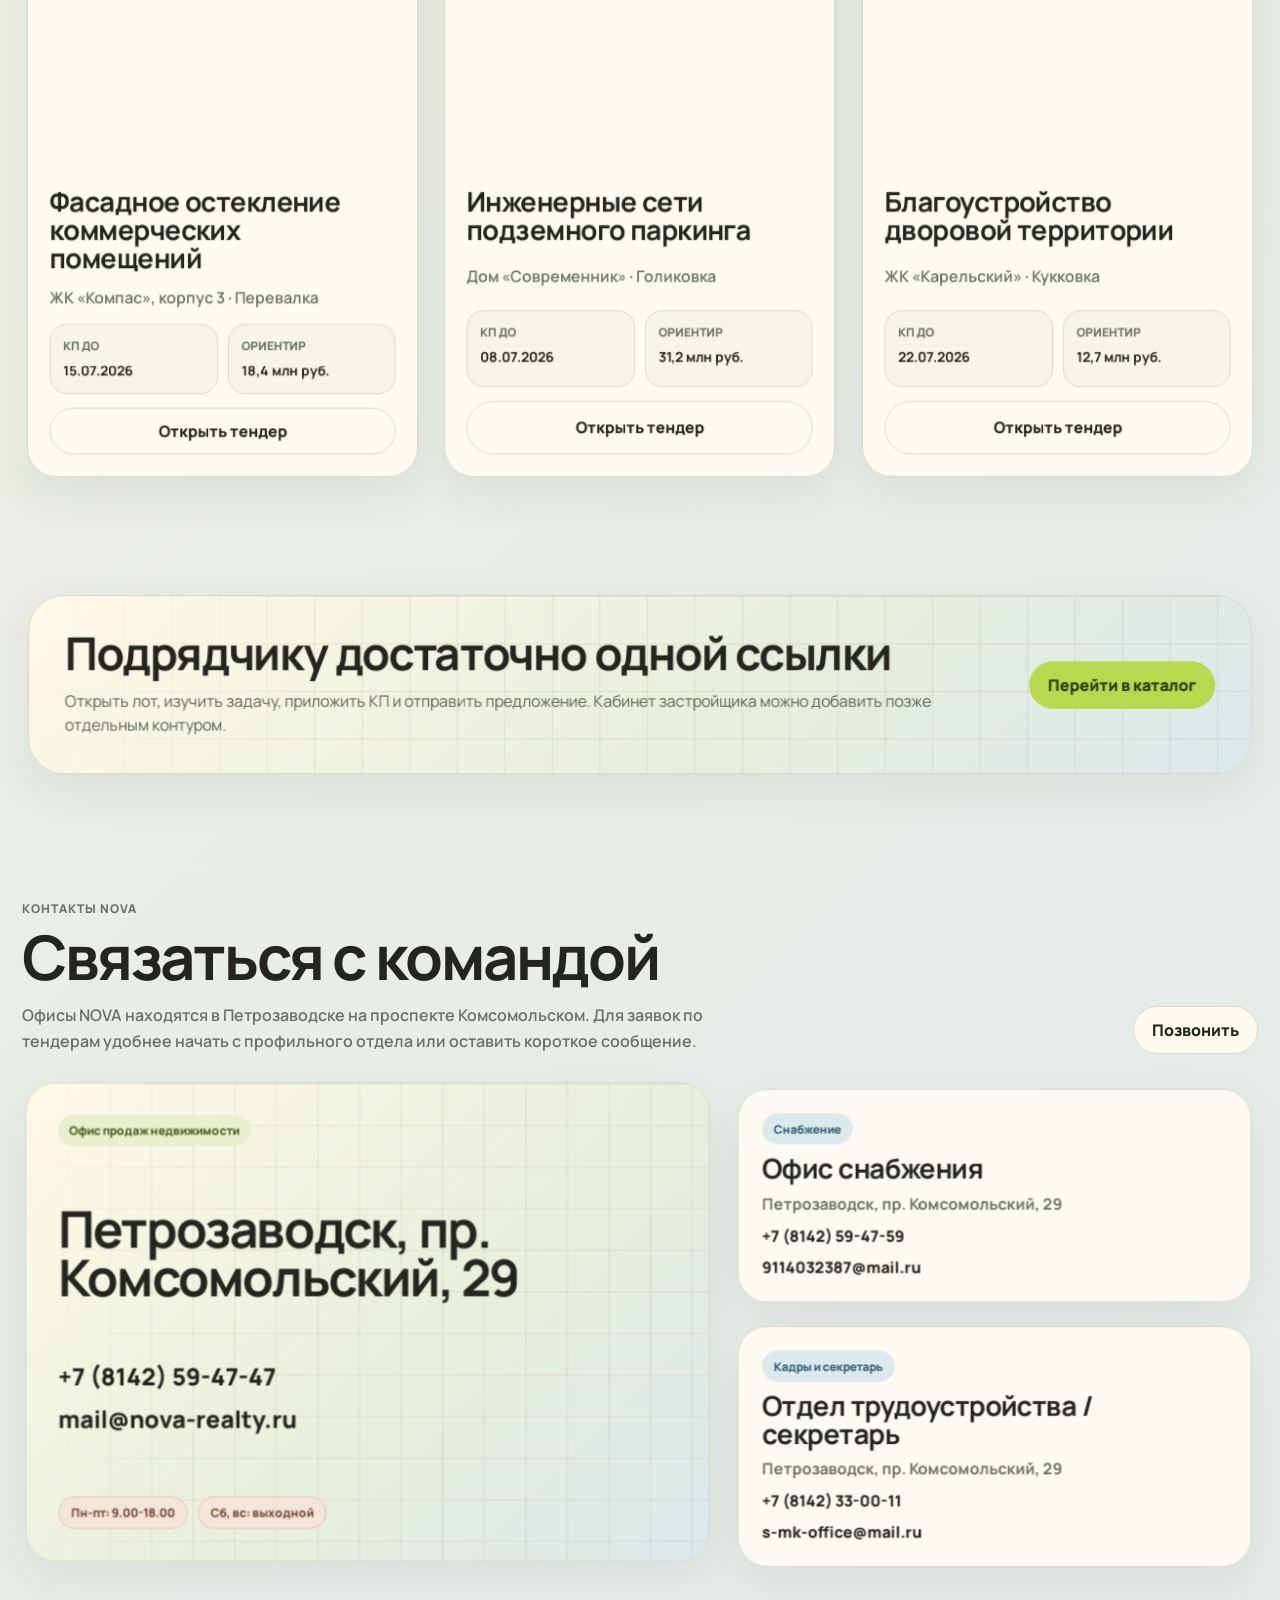
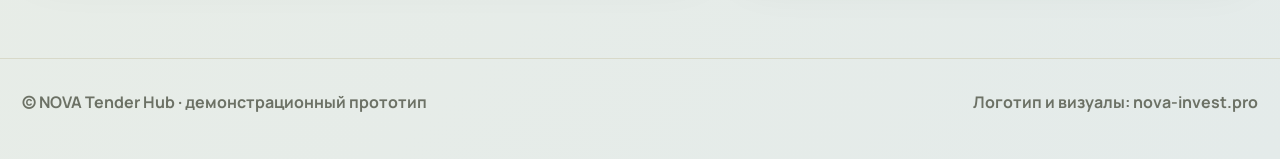
==== commit 2dbedaf4: "Add files via upload" ====
--- a/index.html
+++ b/index.html
@@ -1 +1 @@
-<!doctype html><html lang="ru"><head><meta charset="utf-8"><meta name="viewport" content="width=device-width, initial-scale=1"><title>NOVA Tender Hub</title><link rel="stylesheet" href="style.css"></head><body><header class="topbar"><div class="wrap nav"><a class="brand" href="nova-tender-platform.html"><img src="https://nova-invest.pro/local/templates/main/tpl/assets/images/static/logo--min.svg" alt="NOVA"></a><nav class="links"><a class="active" href="nova-tender-platform.html">Главная</a><a href="nova-tender-platform.html#objects">Объекты</a><a class="" href="tenders.html">Тендеры</a><a href="nova-tender-platform.html#contacts">Контакты</a></nav><a class="btn lime" href="tenders.html">Открытые лоты</a></div></header><main><section class="hero"><div class="wrap"><div class="heroStage"><img src="https://nova-invest.pro/upload/resize_cache/iblock/e65/1024_600_2/6quq1vuqrdt77pk6a2e781jh57srbiwv.png" alt="ЖК Компас"><div class="heroContent"><div><span class="overline">NOVA · площадка подрядчиков</span><h1>Тендеры застройщика как современный продукт</h1><p>Публичная витрина работ по объектам NOVA: крупные визуалы, понятные статусы, отдельные страницы лотов и форма подачи коммерческого предложения.</p><div class="heroActions"><a class="btn lime" href="tenders.html">Смотреть тендеры</a><a class="btn glass" href="#objects">Объекты строительства</a></div></div><aside class="tenderConsole"><div class="consoleTop"><strong>Live-лента лотов</strong><span class="liveDot">обновлено</span></div><div class="consoleItem"><h3>Фасадное остекление</h3><div class="consoleMeta"><span>ЖК Компас</span><span>до 15.07</span><span>18,4 млн</span></div><div class="bar"><span style="width:72%"></span></div></div><div class="consoleItem"><h3>Инженерные сети паркинга</h3><div class="consoleMeta"><span>Дом Современник</span><span>рассмотрение</span></div><div class="bar"><span style="width:88%"></span></div></div><div class="consoleItem"><h3>Благоустройство двора</h3><div class="consoleMeta"><span>ЖК Карельский</span><span>до 22.07</span></div><div class="bar"><span style="width:54%"></span></div></div></aside></div></div><div class="stats"><div class="stat"><strong>14</strong><span>лет на строительном рынке</span></div><div class="stat"><strong>32</strong><span>объекта введены в эксплуатацию</span></div><div class="stat"><strong>3</strong><span>актуальных тендера</span></div><div class="stat"><strong>26</strong><span>файлов проектной документации</span></div></div></div></section><section class="section"><div class="wrap"><div class="sectionHead"><div><p class="kicker">Новая подача</p><h2>Не кабинет, а публичная витрина закупок</h2><p class="lead">Сайт перестроен вокруг визуального бренда NOVA: логотип с текущего сайта, крупные изображения объектов, графическая сетка, тендерная live-панель и посадочные страницы для подрядчиков.</p></div></div><div class="blueprint"><div class="aboutGrid"><article class="aboutCard dark"><div><h3>Для подрядчика</h3><p>Сразу видны объект, состав работ, срок подачи КП, бюджетный ориентир и документы.</p></div><span class="num">01</span></article><article class="aboutCard"><div><h3>Для NOVA</h3><p>Каждый тендер оформлен как отдельная посадочная страница, которую можно отправить подрядчику ссылкой.</p></div><span class="num">02</span></article><article class="aboutCard"><div><h3>Структура</h3><p>Главная, каталог тендеров, страницы лотов и форма подачи предложения.</p></div><span class="num">03</span></article></div></div></div></section><section class="section" id="objects"><div class="wrap"><div class="sectionHead"><div><p class="kicker">Объекты</p><h2>Текущие проекты строительства</h2><p class="lead">Использованы более крупные изображения со страниц объектов NOVA, вместо маленьких превью из карточек.</p></div><a class="btn light" href="tenders.html">К тендерам</a></div><div class="projects"><article class="project"><img src="https://nova-invest.pro/upload/resize_cache/iblock/e65/1024_600_2/6quq1vuqrdt77pk6a2e781jh57srbiwv.png" alt="ЖК «Компас»"><div class="projectText"><span class="tag">Объект NOVA</span><h3>ЖК «Компас»</h3><div class="meta"><span>Перевалка</span><span>17-23 этажа · паркинг · офисы</span></div></div></article><article class="project"><img src="https://nova-invest.pro/upload/iblock/76a/80k7ekkkxqdg42o2p7lcfx5v1n9xu7e8.jpg" alt="Дом «Современник»"><div class="projectText"><span class="tag">Объект NOVA</span><h3>Дом «Современник»</h3><div class="meta"><span>Голиковка</span><span>7 этажей · паркинг · кладовые</span></div></div></article><article class="project"><img src="https://nova-invest.pro/upload/resize_cache/iblock/5fc/1024_600_2/tx2vuw6uej2zof083wgt3vnd35kkxk6l.png" alt="ЖК «Карельский»"><div class="projectText"><span class="tag">Объект NOVA</span><h3>ЖК «Карельский»</h3><div class="meta"><span>Кукковка</span><span>9-25 этажей · офисы · паркинг</span></div></div></article><article class="project"><img src="https://nova-invest.pro/upload/resize_cache/iblock/ab3/1024_600_2/cpsgk8u0yp1w1qedsxzhdbpnp6j3zukg.jpg" alt="Дом «Настоящий»"><div class="projectText"><span class="tag">Объект NOVA</span><h3>Дом «Настоящий»</h3><div class="meta"><span>Центр</span><span>17 этажей · бизнес-класс</span></div></div></article></div></div></section><section class="section"><div class="wrap"><div class="sectionHead"><div><p class="kicker">Открытые лоты</p><h2>Тендеры с отдельными страницами</h2><p class="lead">Каждый лот ведет на посадочную страницу с описанием работ, документами и формой подачи КП.</p></div></div><div class="tenderGrid"><article class="tender"><div class="tenderImage"><img src="https://nova-invest.pro/upload/resize_cache/iblock/e65/1024_600_2/6quq1vuqrdt77pk6a2e781jh57srbiwv.png" alt="ЖК «Компас», корпус 3"><span class="tag ">Прием КП</span></div><div class="tenderBody"><h3>Фасадное остекление коммерческих помещений</h3><p>ЖК «Компас», корпус 3 · Перевалка</p><div class="facts"><div class="fact"><span>КП до</span><strong>15.07.2026</strong></div><div class="fact"><span>Ориентир</span><strong>18,4 млн руб.</strong></div></div><a class="btn light" href="tender-kompas-facade.html">Открыть тендер</a></div></article><article class="tender"><div class="tenderImage"><img src="https://nova-invest.pro/upload/iblock/76a/80k7ekkkxqdg42o2p7lcfx5v1n9xu7e8.jpg" alt="Дом «Современник»"><span class="tag blue">Рассмотрение</span></div><div class="tenderBody"><h3>Инженерные сети подземного паркинга</h3><p>Дом «Современник» · Голиковка</p><div class="facts"><div class="fact"><span>КП до</span><strong>08.07.2026</strong></div><div class="fact"><span>Ориентир</span><strong>31,2 млн руб.</strong></div></div><a class="btn light" href="tender-sovremennik-engineering.html">Открыть тендер</a></div></article><article class="tender"><div class="tenderImage"><img src="https://nova-invest.pro/upload/resize_cache/iblock/5fc/1024_600_2/tx2vuw6uej2zof083wgt3vnd35kkxk6l.png" alt="ЖК «Карельский»"><span class="tag coral">Прием КП</span></div><div class="tenderBody"><h3>Благоустройство дворовой территории</h3><p>ЖК «Карельский» · Кукковка</p><div class="facts"><div class="fact"><span>КП до</span><strong>22.07.2026</strong></div><div class="fact"><span>Ориентир</span><strong>12,7 млн руб.</strong></div></div><a class="btn light" href="tender-karelskiy-landscape.html">Открыть тендер</a></div></article></div></div></section><section class="section"><div class="wrap"><div class="cta"><div><h2>Подрядчику достаточно одной ссылки</h2><p>Открыть лот, изучить задачу, приложить КП и отправить предложение. Кабинет застройщика можно добавить позже отдельным контуром.</p></div><a class="btn lime" href="tenders.html">Перейти в каталог</a></div></div></section><section class="section contactsSection" id="contacts"><div class="wrap"><div class="sectionHead"><div><p class="kicker">Контакты NOVA</p><h2>Связаться с командой</h2><p class="lead">Офисы NOVA находятся в Петрозаводске на проспекте Комсомольском. Для заявок по тендерам удобнее начать с профильного отдела или оставить короткое сообщение.</p></div><a class="btn light" href="tel:+78142594747">Позвонить</a></div><div class="contactsLayout"><article class="contactHeroCard"><span class="tag">Офис продаж недвижимости</span><h3>Петрозаводск, пр. Комсомольский, 29</h3><div class="contactMain"><a href="tel:+78142594747">+7 (8142) 59-47-47</a><a href="mailto:mail@nova-realty.ru">mail@nova-realty.ru</a></div><div class="schedule"><span>Пн-пт: 9.00-18.00</span><span>Сб, вс: выходной</span></div></article><div class="contactCards"><article class="contactCard"><span class="contactLabel">Снабжение</span><h3>Офис снабжения</h3><p>Петрозаводск, пр. Комсомольский, 29</p><a href="tel:+78142594759">+7 (8142) 59-47-59</a><a href="mailto:9114032387@mail.ru">9114032387@mail.ru</a></article><article class="contactCard"><span class="contactLabel">Кадры и секретарь</span><h3>Отдел трудоустройства / секретарь</h3><p>Петрозаводск, пр. Комсомольский, 29</p><a href="tel:+78142330011">+7 (8142) 33-00-11</a><a href="mailto:s-mk-office@mail.ru">s-mk-office@mail.ru</a></article></div><form class="contactForm"><h3>Форма обратной связи</h3><input type="text" placeholder="ФИО"><input type="tel" placeholder="Телефон"><input type="email" placeholder="Email"><textarea placeholder="Сообщение"></textarea><label><input type="checkbox"> <span>Даю согласие на обработку персональных данных</span></label><button class="btn lime" type="button">Отправить</button></form></div></div></section></main><footer class="footer"><div class="wrap"><span>© NOVA Tender Hub · демонстрационный прототип</span><span>Логотип и визуалы: nova-invest.pro</span></div></footer><script src="nav-active.js"></script></body></html>+<!doctype html><html lang="ru"><head><meta charset="utf-8"><meta name="viewport" content="width=device-width, initial-scale=1"><title>NOVA Tender Hub</title><link rel="stylesheet" href="style.css"></head><body><header class="topbar"><div class="wrap nav"><a class="brand" href="nova-tender-platform.html"><img src="https://nova-invest.pro/local/templates/main/tpl/assets/images/static/logo--min.svg" alt="NOVA"></a><nav class="links"><a class="active" href="nova-tender-platform.html">Главная</a><a href="nova-tender-platform.html#objects">Объекты</a><a class="" href="tenders.html">Тендеры</a><a href="nova-tender-platform.html#contacts">Контакты</a></nav><a class="btn lime" href="tenders.html">Открытые лоты</a></div></header><main><section class="hero"><div class="wrap"><div class="heroStage"><img src="https://nova-invest.pro/upload/resize_cache/iblock/e65/1024_600_2/6quq1vuqrdt77pk6a2e781jh57srbiwv.png" alt="ЖК Компас"><div class="heroContent"><div><span class="overline">NOVA · площадка подрядчиков</span><h1>Тендеры застройщика как современный продукт</h1><p>Публичная витрина работ по объектам NOVA: крупные визуалы, понятные статусы, отдельные страницы лотов и форма подачи коммерческого предложения.</p><div class="heroActions"><a class="btn lime" href="tenders.html">Смотреть тендеры</a><a class="btn glass" href="#objects">Объекты строительства</a></div></div><aside class="tenderConsole"><div class="consoleTop"><strong>Live-лента лотов</strong><span class="liveDot">обновлено</span></div><div class="consoleItem"><h3>Фасадное остекление</h3><div class="consoleMeta"><span>ЖК Компас</span><span>до 15.07</span><span>18,4 млн</span></div><div class="bar"><span style="width:72%"></span></div></div><div class="consoleItem"><h3>Инженерные сети паркинга</h3><div class="consoleMeta"><span>Дом Современник</span><span>рассмотрение</span></div><div class="bar"><span style="width:88%"></span></div></div><div class="consoleItem"><h3>Благоустройство двора</h3><div class="consoleMeta"><span>ЖК Карельский</span><span>до 22.07</span></div><div class="bar"><span style="width:54%"></span></div></div></aside></div></div><div class="stats"><div class="stat"><strong>14</strong><span>лет на строительном рынке</span></div><div class="stat"><strong>32</strong><span>объекта введены в эксплуатацию</span></div><div class="stat"><strong>3</strong><span>актуальных тендера</span></div><div class="stat"><strong>26</strong><span>файлов проектной документации</span></div></div></div></section><section class="section"><div class="wrap"><div class="sectionHead"><div><p class="kicker">Новая подача</p><h2>Не кабинет, а публичная витрина закупок</h2><p class="lead">Сайт перестроен вокруг визуального бренда NOVA: логотип с текущего сайта, крупные изображения объектов, графическая сетка, тендерная live-панель и посадочные страницы для подрядчиков.</p></div></div><div class="blueprint"><div class="aboutGrid"><article class="aboutCard dark"><div><h3>Для подрядчика</h3><p>Сразу видны объект, состав работ, срок подачи КП, бюджетный ориентир и документы.</p></div><span class="num">01</span></article><article class="aboutCard"><div><h3>Для NOVA</h3><p>Каждый тендер оформлен как отдельная посадочная страница, которую можно отправить подрядчику ссылкой.</p></div><span class="num">02</span></article><article class="aboutCard"><div><h3>Структура</h3><p>Главная, каталог тендеров, страницы лотов и форма подачи предложения.</p></div><span class="num">03</span></article></div></div></div></section><section class="section" id="objects"><div class="wrap"><div class="sectionHead"><div><p class="kicker">Объекты</p><h2>Текущие проекты строительства</h2><p class="lead">Использованы более крупные изображения со страниц объектов NOVA, вместо маленьких превью из карточек.</p></div><a class="btn light" href="tenders.html">К тендерам</a></div><div class="projects"><article class="project"><img src="https://nova-invest.pro/upload/resize_cache/iblock/e65/1024_600_2/6quq1vuqrdt77pk6a2e781jh57srbiwv.png" alt="ЖК «Компас»"><div class="projectText"><span class="tag">Объект NOVA</span><h3>ЖК «Компас»</h3><div class="meta"><span>Перевалка</span><span>17-23 этажа · паркинг · офисы</span></div></div></article><article class="project"><img src="https://nova-invest.pro/upload/iblock/76a/80k7ekkkxqdg42o2p7lcfx5v1n9xu7e8.jpg" alt="Дом «Современник»"><div class="projectText"><span class="tag">Объект NOVA</span><h3>Дом «Современник»</h3><div class="meta"><span>Голиковка</span><span>7 этажей · паркинг · кладовые</span></div></div></article><article class="project"><img src="https://nova-invest.pro/upload/resize_cache/iblock/5fc/1024_600_2/tx2vuw6uej2zof083wgt3vnd35kkxk6l.png" alt="ЖК «Карельский»"><div class="projectText"><span class="tag">Объект NOVA</span><h3>ЖК «Карельский»</h3><div class="meta"><span>Кукковка</span><span>9-25 этажей · офисы · паркинг</span></div></div></article><article class="project"><img src="https://nova-invest.pro/upload/resize_cache/iblock/ab3/1024_600_2/cpsgk8u0yp1w1qedsxzhdbpnp6j3zukg.jpg" alt="Дом «Настоящий»"><div class="projectText"><span class="tag">Объект NOVA</span><h3>Дом «Настоящий»</h3><div class="meta"><span>Центр</span><span>17 этажей · бизнес-класс</span></div></div></article></div></div></section><section class="section"><div class="wrap"><div class="sectionHead"><div><p class="kicker">Открытые лоты</p><h2>Тендеры с отдельными страницами</h2><p class="lead">Каждый лот ведет на посадочную страницу с описанием работ, документами и формой подачи КП.</p></div></div><div class="tenderGrid"><article class="tender"><div class="tenderImage"><img src="https://nova-invest.pro/upload/resize_cache/iblock/e65/1024_600_2/6quq1vuqrdt77pk6a2e781jh57srbiwv.png" alt="ЖК «Компас», корпус 3"><span class="tag ">Прием КП</span></div><div class="tenderBody"><h3>Фасадное остекление коммерческих помещений</h3><p>ЖК «Компас», корпус 3 · Перевалка</p><div class="facts"><div class="fact"><span>КП до</span><strong>15.07.2026</strong></div><div class="fact"><span>Ориентир</span><strong>18,4 млн руб.</strong></div></div><a class="btn light" href="tender-kompas-facade.html">Открыть тендер</a></div></article><article class="tender"><div class="tenderImage"><img src="https://nova-invest.pro/upload/iblock/76a/80k7ekkkxqdg42o2p7lcfx5v1n9xu7e8.jpg" alt="Дом «Современник»"><span class="tag blue">Рассмотрение</span></div><div class="tenderBody"><h3>Инженерные сети подземного паркинга</h3><p>Дом «Современник» · Голиковка</p><div class="facts"><div class="fact"><span>КП до</span><strong>08.07.2026</strong></div><div class="fact"><span>Ориентир</span><strong>31,2 млн руб.</strong></div></div><a class="btn light" href="tender-sovremennik-engineering.html">Открыть тендер</a></div></article><article class="tender"><div class="tenderImage"><img src="https://nova-invest.pro/upload/resize_cache/iblock/5fc/1024_600_2/tx2vuw6uej2zof083wgt3vnd35kkxk6l.png" alt="ЖК «Карельский»"><span class="tag coral">Прием КП</span></div><div class="tenderBody"><h3>Благоустройство дворовой территории</h3><p>ЖК «Карельский» · Кукковка</p><div class="facts"><div class="fact"><span>КП до</span><strong>22.07.2026</strong></div><div class="fact"><span>Ориентир</span><strong>12,7 млн руб.</strong></div></div><a class="btn light" href="tender-karelskiy-landscape.html">Открыть тендер</a></div></article></div></div></section><section class="section"><div class="wrap"><div class="cta"><div><h2>Подрядчику достаточно одной ссылки</h2><p>Открыть лот, изучить задачу, приложить КП и отправить предложение. Кабинет застройщика можно добавить позже отдельным контуром.</p></div><a class="btn lime" href="tenders.html">Перейти в каталог</a></div></div></section><section class="section contactsSection" id="contacts"><div class="wrap"><div class="sectionHead"><div><p class="kicker">Контакты NOVA</p><h2>Связаться с командой</h2><p class="lead">Офисы NOVA находятся в Петрозаводске на проспекте Комсомольском. Для заявок по тендерам удобнее начать с профильного отдела или оставить короткое сообщение.</p></div><a class="btn light" href="tel:+78142594747">Позвонить</a></div><div class="contactsLayout"><article class="contactHeroCard"><span class="tag">Офис продаж недвижимости</span><h3>Петрозаводск, пр. Комсомольский, 29</h3><div class="contactMain"><a href="tel:+78142594747">+7 (8142) 59-47-47</a><a href="mailto:mail@nova-realty.ru">mail@nova-realty.ru</a></div><div class="schedule"><span>Пн-пт: 9.00-18.00</span><span>Сб, вс: выходной</span></div></article><div class="contactCards"><article class="contactCard"><span class="contactLabel">Снабжение</span><h3>Офис снабжения</h3><p>Петрозаводск, пр. Комсомольский, 29</p><a href="tel:+78142594759">+7 (8142) 59-47-59</a><a href="mailto:9114032387@mail.ru">9114032387@mail.ru</a></article><article class="contactCard"><span class="contactLabel">Кадры и секретарь</span><h3>Отдел трудоустройства / секретарь</h3><p>Петрозаводск, пр. Комсомольский, 29</p><a href="tel:+78142330011">+7 (8142) 33-00-11</a><a href="mailto:s-mk-office@mail.ru">s-mk-office@mail.ru</a></article></div></div></div></section></main><footer class="footer"><div class="wrap"><span>© NOVA Tender Hub · демонстрационный прототип</span><span>Логотип и визуалы: nova-invest.pro</span></div></footer><script src="nav-active.js"></script></body></html>
--- a/style.css
+++ b/style.css
@@ -2,7 +2,7 @@
 @import url('https://fonts.googleapis.com/css2?family=Manrope:wght@400;500;600;700;800&display=swap');
 :root{--ink:#141512;--muted:#6f726b;--line:#dedfd7;--paper:#fff;--mist:#f3f4ee;--night:#141713;--lime:#b8dc31;--limeText:#203100;--blue:#2c72bc;--coral:#ef7b45;--steel:#dfe6ea;--shadow:0 28px 90px rgba(20,21,18,.14);--soft:0 16px 46px rgba(20,21,18,.09);font-family:Manrope,Arial,sans-serif}*{box-sizing:border-box}html{scroll-behavior:smooth}body{margin:0;background:var(--mist);color:var(--ink)}a{text-decoration:none;color:inherit}img{display:block;max-width:100%}button,input,textarea,select{font:inherit}.wrap{width:min(1320px,calc(100% - 44px));margin:0 auto}.topbar{position:sticky;top:0;z-index:50;background:rgba(243,244,238,.78);backdrop-filter:blur(22px);border-bottom:1px solid rgba(222,223,215,.76)}.nav{min-height:82px;display:grid;grid-template-columns:auto 1fr auto;gap:24px;align-items:center}.brand{display:flex;align-items:center;gap:14px}.brand img{width:122px;height:auto}.links{display:flex;gap:8px;justify-content:center}.links a{padding:11px 14px;border-radius:999px;color:#3e423b;font-weight:700;font-size:14px}.links a:hover,.links a.active{background:#fff}.btn{display:inline-flex;align-items:center;justify-content:center;min-height:48px;border-radius:999px;border:1px solid var(--ink);background:var(--ink);color:#fff;padding:12px 18px;font-weight:800;white-space:nowrap;cursor:pointer}.btn.lime{background:var(--lime);border-color:var(--lime);color:var(--limeText)}.btn.light{background:#fff;color:var(--ink);border-color:var(--line)}.btn.glass{background:rgba(255,255,255,.14);border-color:rgba(255,255,255,.28);color:#fff;backdrop-filter:blur(14px)}.hero{padding:24px 0 34px}.heroStage{position:relative;min-height:720px;border-radius:36px;overflow:hidden;background:var(--night);box-shadow:var(--shadow)}.heroStage:before{content:"";position:absolute;inset:0;background:linear-gradient(90deg,rgba(13,15,12,.94),rgba(13,15,12,.67) 45%,rgba(13,15,12,.12));z-index:1}.heroStage:after{content:"";position:absolute;inset:0;background-image:linear-gradient(rgba(255,255,255,.09) 1px,transparent 1px),linear-gradient(90deg,rgba(255,255,255,.08) 1px,transparent 1px);background-size:72px 72px;mask-image:linear-gradient(90deg,#000 0%,rgba(0,0,0,.65) 55%,transparent 100%);z-index:2}.heroStage>img{position:absolute;inset:0;width:100%;height:100%;object-fit:cover;filter:saturate(1.04) contrast(1.02)}.heroContent{position:relative;z-index:3;min-height:720px;padding:46px;display:grid;grid-template-columns:minmax(0,1fr) 390px;gap:32px;align-items:end;color:#fff}.overline{display:inline-flex;width:max-content;min-height:34px;align-items:center;border:1px solid rgba(255,255,255,.24);background:rgba(255,255,255,.12);border-radius:999px;padding:8px 12px;color:#eef0e9;font-size:12px;font-weight:800;text-transform:uppercase}.hero h1{max-width:860px;margin:20px 0 0;font-size:clamp(48px,7vw,108px);line-height:.88;letter-spacing:-.035em}.hero p{max-width:720px;margin:22px 0 0;color:#e8ebe2;font-size:18px;line-height:1.6}.heroActions{display:flex;gap:10px;flex-wrap:wrap;margin-top:30px}.tenderConsole{align-self:stretch;background:rgba(255,255,255,.12);border:1px solid rgba(255,255,255,.24);backdrop-filter:blur(18px);border-radius:28px;padding:20px;display:grid;gap:14px;align-content:start}.consoleTop{display:flex;justify-content:space-between;gap:12px;align-items:center}.consoleTop strong{font-size:20px}.liveDot{display:inline-flex;align-items:center;gap:7px;color:#e7f7bc;font-size:13px;font-weight:800}.liveDot:before{content:"";width:9px;height:9px;border-radius:50%;background:var(--lime)}.consoleItem{border-radius:20px;background:rgba(255,255,255,.16);border:1px solid rgba(255,255,255,.20);padding:14px;display:grid;gap:9px}.consoleItem h3{margin:0;font-size:17px;line-height:1.15}.consoleMeta{display:flex;gap:8px;flex-wrap:wrap;color:#e6e8df;font-size:12px}.consoleItem .bar{height:7px;border-radius:999px;background:rgba(255,255,255,.22);overflow:hidden}.consoleItem .bar span{display:block;height:100%;background:var(--lime);border-radius:999px}.stats{display:grid;grid-template-columns:repeat(4,1fr);gap:14px;margin-top:-36px;position:relative;z-index:4}.stat{min-height:132px;border:1px solid var(--line);border-radius:26px;background:rgba(255,255,255,.92);box-shadow:var(--soft);padding:22px;display:grid;align-content:space-between}.stat strong{font-size:44px;line-height:1;letter-spacing:-.03em}.stat span{color:var(--muted);font-weight:700;font-size:14px}.section{padding:58px 0}.sectionHead{display:grid;grid-template-columns:minmax(0,1fr) auto;gap:24px;align-items:end;margin-bottom:24px}.kicker{margin:0 0 12px;color:var(--muted);font-size:12px;letter-spacing:.08em;text-transform:uppercase;font-weight:900}.section h2{margin:0;font-size:clamp(36px,4.8vw,72px);line-height:.92;letter-spacing:-.035em}.lead{margin:16px 0 0;color:var(--muted);max-width:760px;line-height:1.65;font-weight:600}.blueprint{position:relative;border-radius:34px;background:#fff;border:1px solid var(--line);box-shadow:var(--soft);overflow:hidden}.blueprint:before{content:"";position:absolute;inset:0;background-image:linear-gradient(rgba(44,114,188,.10) 1px,transparent 1px),linear-gradient(90deg,rgba(44,114,188,.10) 1px,transparent 1px);background-size:36px 36px;opacity:.75}.aboutGrid{position:relative;z-index:1;padding:28px;display:grid;grid-template-columns:1fr 1fr 300px;gap:18px}.aboutCard{border-radius:24px;background:rgba(255,255,255,.82);border:1px solid var(--line);padding:24px;min-height:260px;display:grid;align-content:space-between}.aboutCard.dark{background:var(--night);color:#fff}.aboutCard h3{margin:0;font-size:28px;line-height:1}.aboutCard p{margin:16px 0 0;color:#555953;line-height:1.6}.aboutCard.dark p{color:#dfe3d7}.num{font-size:64px;line-height:.9;font-weight:900;letter-spacing:-.05em}.projects{display:grid;grid-template-columns:1.2fr .8fr;grid-auto-rows:310px;gap:16px}.project{position:relative;border-radius:30px;overflow:hidden;background:#111;box-shadow:var(--soft);min-height:310px}.project:nth-child(1){grid-row:span 2}.project img{width:100%;height:100%;object-fit:cover}.project:after{content:"";position:absolute;inset:0;background:linear-gradient(180deg,transparent 35%,rgba(0,0,0,.78))}.projectText{position:absolute;z-index:1;left:22px;right:22px;bottom:20px;color:#fff}.projectText h3{margin:8px 0 8px;font-size:30px;line-height:1}.tag{display:inline-flex;width:max-content;min-height:30px;align-items:center;border-radius:999px;padding:7px 11px;background:#eaf6bd;color:#38570c;font-size:12px;font-weight:900}.tag.blue{background:#ddecfb;color:#1e568d}.tag.coral{background:#ffe0d0;color:#9b3f17}.projectText .meta{color:#eceee8}.tenderGrid{display:grid;grid-template-columns:repeat(3,1fr);gap:16px}.tender{border-radius:30px;overflow:hidden;background:#fff;border:1px solid var(--line);box-shadow:var(--soft);display:grid;grid-template-rows:250px auto}.tenderImage{position:relative;overflow:hidden}.tenderImage img{width:100%;height:100%;object-fit:cover;transition:.3s transform}.tender:hover img{transform:scale(1.04)}.tenderImage .tag{position:absolute;left:16px;top:16px}.tenderBody{padding:22px;display:grid;gap:14px}.tenderBody h3{margin:0;font-size:28px;line-height:1.04;letter-spacing:-.02em}.tenderBody p{margin:0;color:var(--muted);line-height:1.55;font-weight:600}.meta{display:flex;gap:8px;flex-wrap:wrap;color:var(--muted);font-size:13px;font-weight:700}.facts{display:grid;grid-template-columns:repeat(2,1fr);gap:10px}.fact{border:1px solid var(--line);border-radius:18px;background:#f8f9f4;padding:13px}.fact span{display:block;color:var(--muted);font-size:12px;margin-bottom:5px;font-weight:800;text-transform:uppercase}.fact strong{font-size:14px}.cta{border-radius:36px;background:var(--night);color:#fff;padding:36px;display:grid;grid-template-columns:minmax(0,1fr) auto;gap:24px;align-items:center;box-shadow:var(--shadow);position:relative;overflow:hidden}.cta:before{content:"";position:absolute;inset:0;background-image:linear-gradient(rgba(184,220,49,.14) 1px,transparent 1px),linear-gradient(90deg,rgba(184,220,49,.13) 1px,transparent 1px);background-size:48px 48px;mask-image:linear-gradient(90deg,transparent,black 35%,black 100%)}.cta>*{position:relative}.cta h2{margin:0;font-size:46px;line-height:.95;letter-spacing:-.03em}.cta p{margin:14px 0 0;color:#dfe3d7;line-height:1.55}.pageHero{padding:34px 0 26px}.pagePanel{border-radius:36px;background:var(--night);color:#fff;padding:40px;box-shadow:var(--shadow);position:relative;overflow:hidden}.pagePanel:before{content:"";position:absolute;inset:0;background-image:linear-gradient(rgba(255,255,255,.08) 1px,transparent 1px),linear-gradient(90deg,rgba(255,255,255,.08) 1px,transparent 1px);background-size:52px 52px;opacity:.55}.pagePanel>*{position:relative}.pagePanel h1{margin:18px 0 0;font-size:clamp(48px,6vw,88px);line-height:.9;letter-spacing:-.04em}.pagePanel p{max-width:820px;color:#dde1d6;line-height:1.6}.filters{display:grid;grid-template-columns:minmax(240px,1fr) 190px 190px auto;gap:10px;margin-top:24px}.filters input,.filters select{min-height:50px;border-radius:999px;border:1px solid rgba(255,255,255,.22);background:rgba(255,255,255,.10);color:#fff;padding:12px 16px;outline:0}.filters option{color:#111}.rows{display:grid;gap:18px}.row{display:grid;grid-template-columns:360px minmax(0,1fr) 230px;gap:20px;border-radius:32px;background:#fff;border:1px solid var(--line);box-shadow:var(--soft);overflow:hidden}.rowPic{position:relative;min-height:310px}.rowPic img{width:100%;height:100%;object-fit:cover}.rowContent{padding:24px;display:grid;gap:14px;align-content:start}.rowContent h2{margin:0;font-size:34px;line-height:1;letter-spacing:-.03em}.rowContent p{margin:0;color:var(--muted);line-height:1.6;font-weight:600}.rowActions{padding:24px;display:grid;align-content:center;gap:10px}.tenderHero{padding:24px 0 0}.tenderStage{position:relative;min-height:660px;border-radius:36px;overflow:hidden;background:#111;box-shadow:var(--shadow)}.tenderStage img{position:absolute;inset:0;width:100%;height:100%;object-fit:cover}.tenderStage:before{content:"";position:absolute;inset:0;z-index:1;background:linear-gradient(90deg,rgba(13,15,12,.92),rgba(13,15,12,.63) 52%,rgba(13,15,12,.10))}.tenderStage:after{content:"";position:absolute;inset:0;z-index:2;background-image:linear-gradient(rgba(255,255,255,.08) 1px,transparent 1px),linear-gradient(90deg,rgba(255,255,255,.08) 1px,transparent 1px);background-size:64px 64px;mask-image:linear-gradient(90deg,#000,transparent 85%)}.tenderCopy{position:relative;z-index:3;min-height:660px;padding:44px;display:grid;align-content:end;color:#fff}.tenderCopy h1{max-width:930px;margin:18px 0 0;font-size:clamp(46px,6vw,92px);line-height:.9;letter-spacing:-.04em}.tenderCopy p{max-width:780px;color:#e8ebe2;line-height:1.6;font-size:17px}.detailLayout{display:grid;grid-template-columns:minmax(0,1fr) 430px;gap:18px;align-items:start}.content,.offer{border-radius:32px;background:#fff;border:1px solid var(--line);box-shadow:var(--soft)}.content{padding:30px}.content h2{margin:0 0 18px;font-size:38px;letter-spacing:-.03em;line-height:1}.content p,.content li{color:#3f433c;line-height:1.7;font-weight:600}.content ul{padding-left:22px}.docGrid{display:grid;grid-template-columns:repeat(3,1fr);gap:12px;margin-top:14px}.doc{border:1px solid var(--line);border-radius:20px;background:#f8f9f4;padding:15px;display:grid;grid-template-columns:44px 1fr;gap:12px;align-items:center}.docIcon{height:52px;border-radius:14px;background:var(--night);color:#fff;display:grid;place-items:center;font-size:11px;font-weight:900}.doc small{display:block;color:var(--muted);margin-top:4px}.offer{position:sticky;top:104px;padding:24px;display:grid;gap:14px}.offer h2{margin:0;font-size:32px;line-height:1}.offer p{margin:0;color:var(--muted);line-height:1.55;font-weight:600}.offer input,.offer textarea{width:100%;min-height:50px;border:1px solid var(--line);border-radius:16px;background:#f8f9f4;padding:12px 14px;outline:0}.offer textarea{min-height:120px;resize:vertical}.upload{border:1px dashed #aeb5a6;border-radius:20px;background:#f8f9f4;padding:18px;text-align:center;color:var(--muted);font-weight:700}.footer{margin-top:54px;padding:32px 0 46px;border-top:1px solid var(--line);color:var(--muted);font-weight:700}.footer .wrap{display:flex;gap:16px;justify-content:space-between;flex-wrap:wrap}@media(max-width:1120px){.heroContent,.detailLayout{grid-template-columns:1fr}.tenderConsole{align-self:auto}.aboutGrid{grid-template-columns:1fr}.projects{grid-template-columns:1fr;grid-auto-rows:auto}.project,.project:nth-child(1){grid-row:auto;height:360px}.tenderGrid{grid-template-columns:1fr 1fr}.filters{grid-template-columns:1fr 1fr}.row{grid-template-columns:280px minmax(0,1fr)}.rowActions{grid-column:1/-1;grid-template-columns:1fr 1fr}.offer{position:static}}@media(max-width:760px){.wrap{width:min(100% - 28px,1320px)}.nav{grid-template-columns:1fr;gap:12px;padding:14px 0}.links{justify-content:flex-start;overflow:auto}.btn{width:100%}.heroStage,.heroContent,.tenderStage,.tenderCopy{min-height:760px}.heroContent,.tenderCopy{padding:24px}.stats,.tenderGrid,.facts,.docGrid,.filters{grid-template-columns:1fr}.sectionHead,.cta{grid-template-columns:1fr}.row{grid-template-columns:1fr}.rowPic{min-height:250px}.rowActions{grid-template-columns:1fr}.aboutCard{min-height:220px}}
 
-.contactsSection{padding-top:68px}.contactsLayout{display:grid;grid-template-columns:minmax(0,1.05fr) minmax(320px,.8fr);gap:18px;align-items:stretch}.contactHeroCard,.contactCard,.contactForm{border:1px solid var(--line);background:#fff;box-shadow:var(--soft);border-radius:30px}.contactHeroCard{min-height:420px;padding:32px;background:var(--night);color:#fff;display:grid;align-content:space-between;position:relative;overflow:hidden}.contactHeroCard:before{content:"";position:absolute;inset:0;background-image:linear-gradient(rgba(184,220,49,.14) 1px,transparent 1px),linear-gradient(90deg,rgba(184,220,49,.12) 1px,transparent 1px);background-size:42px 42px;mask-image:linear-gradient(135deg,#000,transparent 78%)}.contactHeroCard>*{position:relative}.contactHeroCard h3{margin:22px 0;font-size:clamp(34px,4vw,58px);line-height:.95;letter-spacing:-.035em}.contactMain{display:grid;gap:10px}.contactMain a{font-size:24px;font-weight:900;color:#fff}.schedule{display:flex;gap:10px;flex-wrap:wrap;margin-top:24px}.schedule span,.contactLabel{display:inline-flex;width:max-content;min-height:32px;align-items:center;border-radius:999px;padding:7px 12px;font-size:12px;font-weight:900}.schedule span{background:rgba(255,255,255,.12);border:1px solid rgba(255,255,255,.2);color:#eef0e9}.contactCards{display:grid;gap:18px}.contactCard{padding:24px;display:grid;gap:10px;align-content:start}.contactLabel{background:#eaf6bd;color:#38570c}.contactCard h3,.contactForm h3{margin:0;font-size:28px;line-height:1.02;letter-spacing:-.02em}.contactCard p{margin:0;color:var(--muted);font-weight:700;line-height:1.5}.contactCard a{font-weight:900;color:var(--ink)}.contactForm{grid-column:1/-1;padding:24px;display:grid;grid-template-columns:1fr 1fr;gap:12px}.contactForm h3{grid-column:1/-1}.contactForm input,.contactForm textarea{width:100%;min-height:50px;border:1px solid var(--line);border-radius:16px;background:#f8f9f4;padding:12px 14px;outline:0}.contactForm textarea{grid-column:1/-1;min-height:118px;resize:vertical}.contactForm label{grid-column:1/-1;display:flex;gap:10px;align-items:flex-start;color:var(--muted);font-weight:700}.contactForm label input{width:auto;min-height:auto;margin-top:4px}.contactForm .btn{justify-self:start;min-width:180px}@media(max-width:1120px){.contactsLayout{grid-template-columns:1fr}.contactForm{grid-column:auto}}@media(max-width:760px){.contactForm{grid-template-columns:1fr}.contactMain a{font-size:20px}.contactHeroCard{min-height:360px}}
+.contactsSection{padding-top:68px}.contactsLayout{display:grid;grid-template-columns:minmax(0,1.05fr) minmax(320px,.8fr);gap:18px;align-items:stretch}.contactHeroCard,.contactCard{border:1px solid var(--line);background:#fff;box-shadow:var(--soft);border-radius:30px}.contactHeroCard{min-height:420px;padding:32px;background:var(--night);color:#fff;display:grid;align-content:space-between;position:relative;overflow:hidden}.contactHeroCard:before{content:"";position:absolute;inset:0;background-image:linear-gradient(rgba(184,220,49,.14) 1px,transparent 1px),linear-gradient(90deg,rgba(184,220,49,.12) 1px,transparent 1px);background-size:42px 42px;mask-image:linear-gradient(135deg,#000,transparent 78%)}.contactHeroCard>*{position:relative}.contactHeroCard h3{margin:22px 0;font-size:clamp(34px,4vw,58px);line-height:.95;letter-spacing:-.035em}.contactMain{display:grid;gap:10px}.contactMain a{font-size:24px;font-weight:900;color:#fff}.schedule{display:flex;gap:10px;flex-wrap:wrap;margin-top:24px}.schedule span,.contactLabel{display:inline-flex;width:max-content;min-height:32px;align-items:center;border-radius:999px;padding:7px 12px;font-size:12px;font-weight:900}.schedule span{background:rgba(255,255,255,.12);border:1px solid rgba(255,255,255,.2);color:#eef0e9}.contactCards{display:grid;gap:18px}.contactCard{padding:24px;display:grid;gap:10px;align-content:start}.contactLabel{background:#eaf6bd;color:#38570c}.contactCard h3{margin:0;font-size:28px;line-height:1.02;letter-spacing:-.02em}.contactCard p{margin:0;color:var(--muted);font-weight:700;line-height:1.5}.contactCard a{font-weight:900;color:var(--ink)}.contactForm input,.contactForm textarea{width:100%;min-height:50px;border:1px solid var(--line);border-radius:16px;background:#f8f9f4;padding:12px 14px;outline:0}@media(max-width:1120px){.contactsLayout{grid-template-columns:1fr}}@media(max-width:760px){.contactMain a{font-size:20px}.contactHeroCard{min-height:360px}}
 
 /* 2026 trend palette pass: warm off-white, sage, clay, blue-gray */
 :root{--paper:#fbfaf2;--mist:#eeefe5;--ink:#24251f;--muted:#697064;--line:#d8d9c9;--lime:#b9d84d;--limeText:#253500;--sage:#cfdcc2;--moss:#65745b;--clay:#c98364;--claySoft:#f0d8c9;--skyMuted:#b9cad2;--blue:#4d7894;--shadow:0 28px 90px rgba(54,59,48,.13);--soft:0 16px 46px rgba(54,59,48,.08)}
@@ -13,9 +13,12 @@
 .heroStage:after,.tenderStage:after{background-image:linear-gradient(rgba(101,116,91,.12) 1px,transparent 1px),linear-gradient(90deg,rgba(77,120,148,.10) 1px,transparent 1px);background-size:72px 72px;mask-image:linear-gradient(90deg,#000 0%,rgba(0,0,0,.62) 58%,transparent 100%)}
 .heroContent,.tenderCopy{color:var(--ink)}.hero p,.tenderCopy p{color:#4e574c}.overline{border-color:rgba(101,116,91,.22);background:rgba(255,250,240,.78);color:#4a5c42}.btn.glass{background:#fff7dc;border-color:#e5dcb7;color:#2d3328}
 .tenderConsole{background:linear-gradient(145deg,rgba(255,250,240,.82),rgba(220,233,236,.74));border-color:rgba(216,217,201,.9);color:var(--ink);box-shadow:0 18px 52px rgba(54,59,48,.10)}.consoleItem{background:rgba(255,255,250,.72);border-color:rgba(216,217,201,.9)}.consoleMeta{color:#657064}.liveDot{color:#506517}.consoleItem .bar{background:rgba(101,116,91,.17)}
-.stat,.blueprint,.aboutCard,.tender,.row,.content,.offer,.contactCard,.contactForm{background:rgba(255,252,243,.88);border-color:var(--line)}.blueprint:before{background-image:linear-gradient(rgba(101,116,91,.11) 1px,transparent 1px),linear-gradient(90deg,rgba(77,120,148,.09) 1px,transparent 1px)}
+.stat,.blueprint,.aboutCard,.tender,.row,.content,.offer,.contactCard{background:rgba(255,252,243,.88);border-color:var(--line)}.blueprint:before{background-image:linear-gradient(rgba(101,116,91,.11) 1px,transparent 1px),linear-gradient(90deg,rgba(77,120,148,.09) 1px,transparent 1px)}
 .aboutCard.dark,.cta,.pagePanel,.contactHeroCard{background:linear-gradient(135deg,#fff9e8 0%,#e8efdd 58%,#dce9ec 100%);color:var(--ink);border:1px solid var(--line);box-shadow:var(--soft)}.aboutCard.dark p,.cta p,.pagePanel p{color:#5b6458}.num{color:#87936a}.cta:before,.pagePanel:before,.contactHeroCard:before{background-image:linear-gradient(rgba(201,131,100,.18) 1px,transparent 1px),linear-gradient(90deg,rgba(101,116,91,.14) 1px,transparent 1px);opacity:.85;mask-image:linear-gradient(90deg,transparent,black 24%,black 100%)}
 .project:after{background:linear-gradient(180deg,transparent 30%,rgba(36,37,31,.72))}.fact,.filters input,.filters select,.offer input,.offer textarea,.contactForm input,.contactForm textarea{background:#f7f5ea;border-color:#d8d9c9}.docIcon{background:#e7efcf;color:#485d18;border:1px solid #ccd9aa}.contactMain a{color:var(--ink)}.schedule span{background:#f3e5d9;border-color:#e5c7b6;color:#704832}.contactLabel{background:#dce9ec;color:#315e75}.footer{border-top-color:#d8d9c9;color:#6c7165}
 
 /* Scroll spy + soft reveal motion */
 .reveal{opacity:0;transform:translate3d(0,22px,0) scale(.985);filter:blur(8px);transition:opacity .72s cubic-bezier(.22,1,.36,1),transform .72s cubic-bezier(.22,1,.36,1),filter .72s cubic-bezier(.22,1,.36,1);transition-delay:calc(var(--reveal-index,0) * 70ms);will-change:opacity,transform,filter}.reveal.is-visible{opacity:1;transform:translate3d(0,0,0) scale(1);filter:blur(0)}.project.reveal,.tender.reveal,.contactCard.reveal{transform:translate3d(0,24px,0) scale(.975)}.sectionHead.reveal{transform:translate3d(0,16px,0)}.tenderConsole.reveal,.contactHeroCard.reveal,.cta.reveal{transform:translate3d(0,18px,0) scale(.99)}@media(prefers-reduced-motion:reduce){html{scroll-behavior:auto}.reveal{opacity:1;transform:none;filter:none;transition:none;will-change:auto}}
+
+/* Tender filters readability fix */
+.filters input,.filters select{color:var(--ink);background:rgba(255,252,243,.9);border-color:rgba(216,217,201,.92)}.filters input::placeholder{color:#777d70}.filters select option{color:var(--ink);background:#fffaf0}
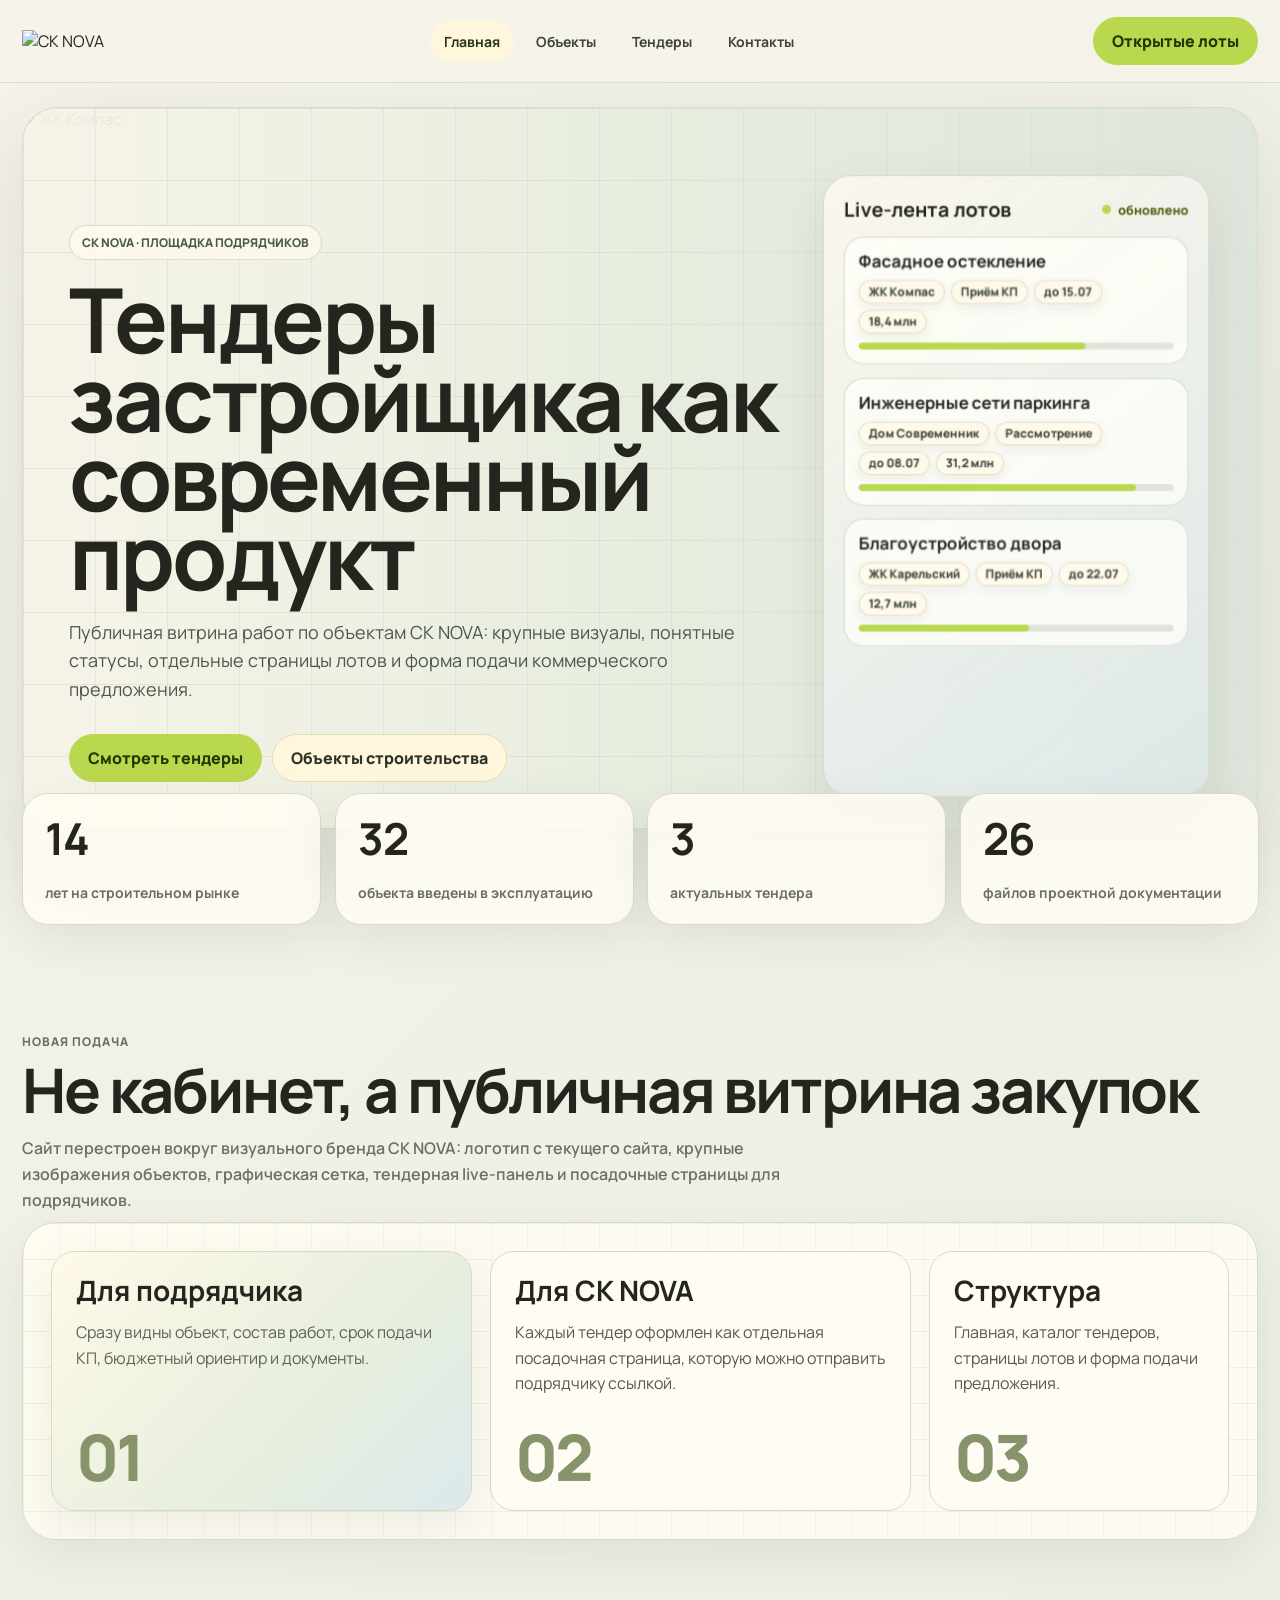
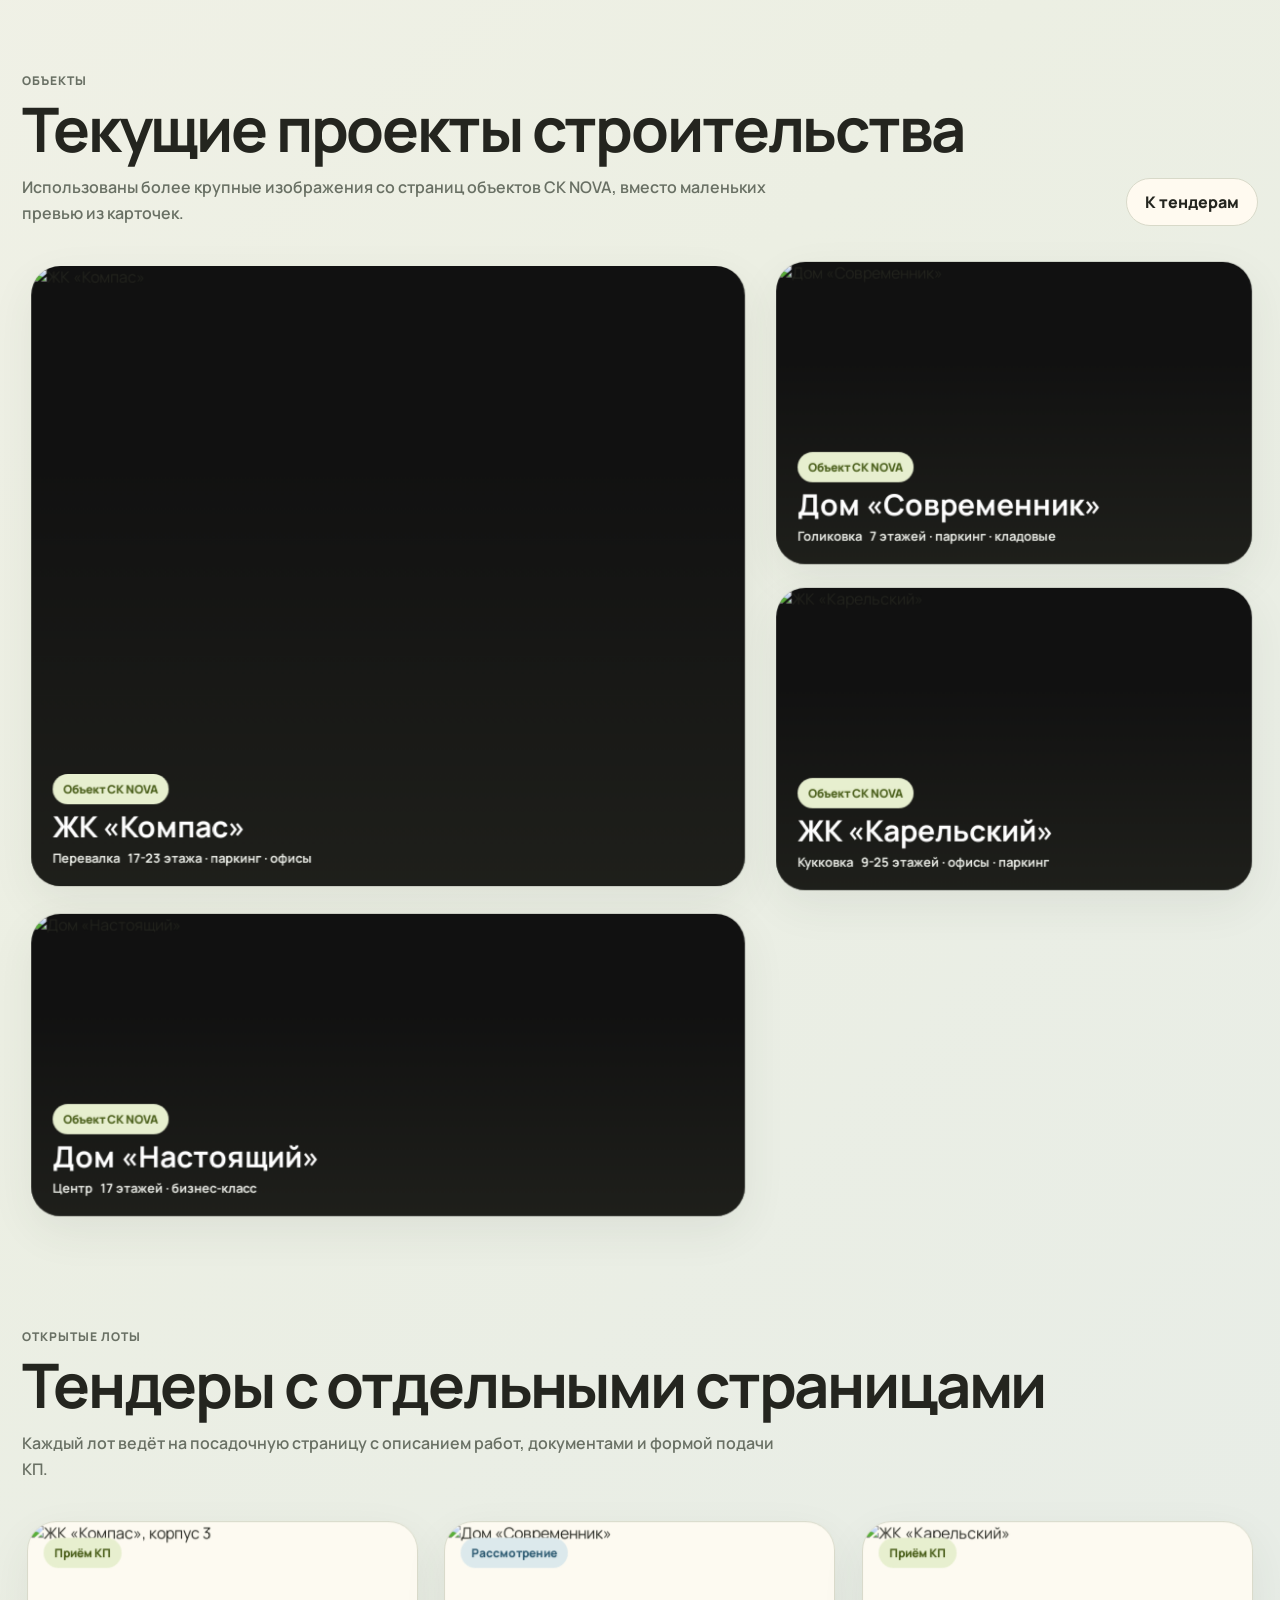
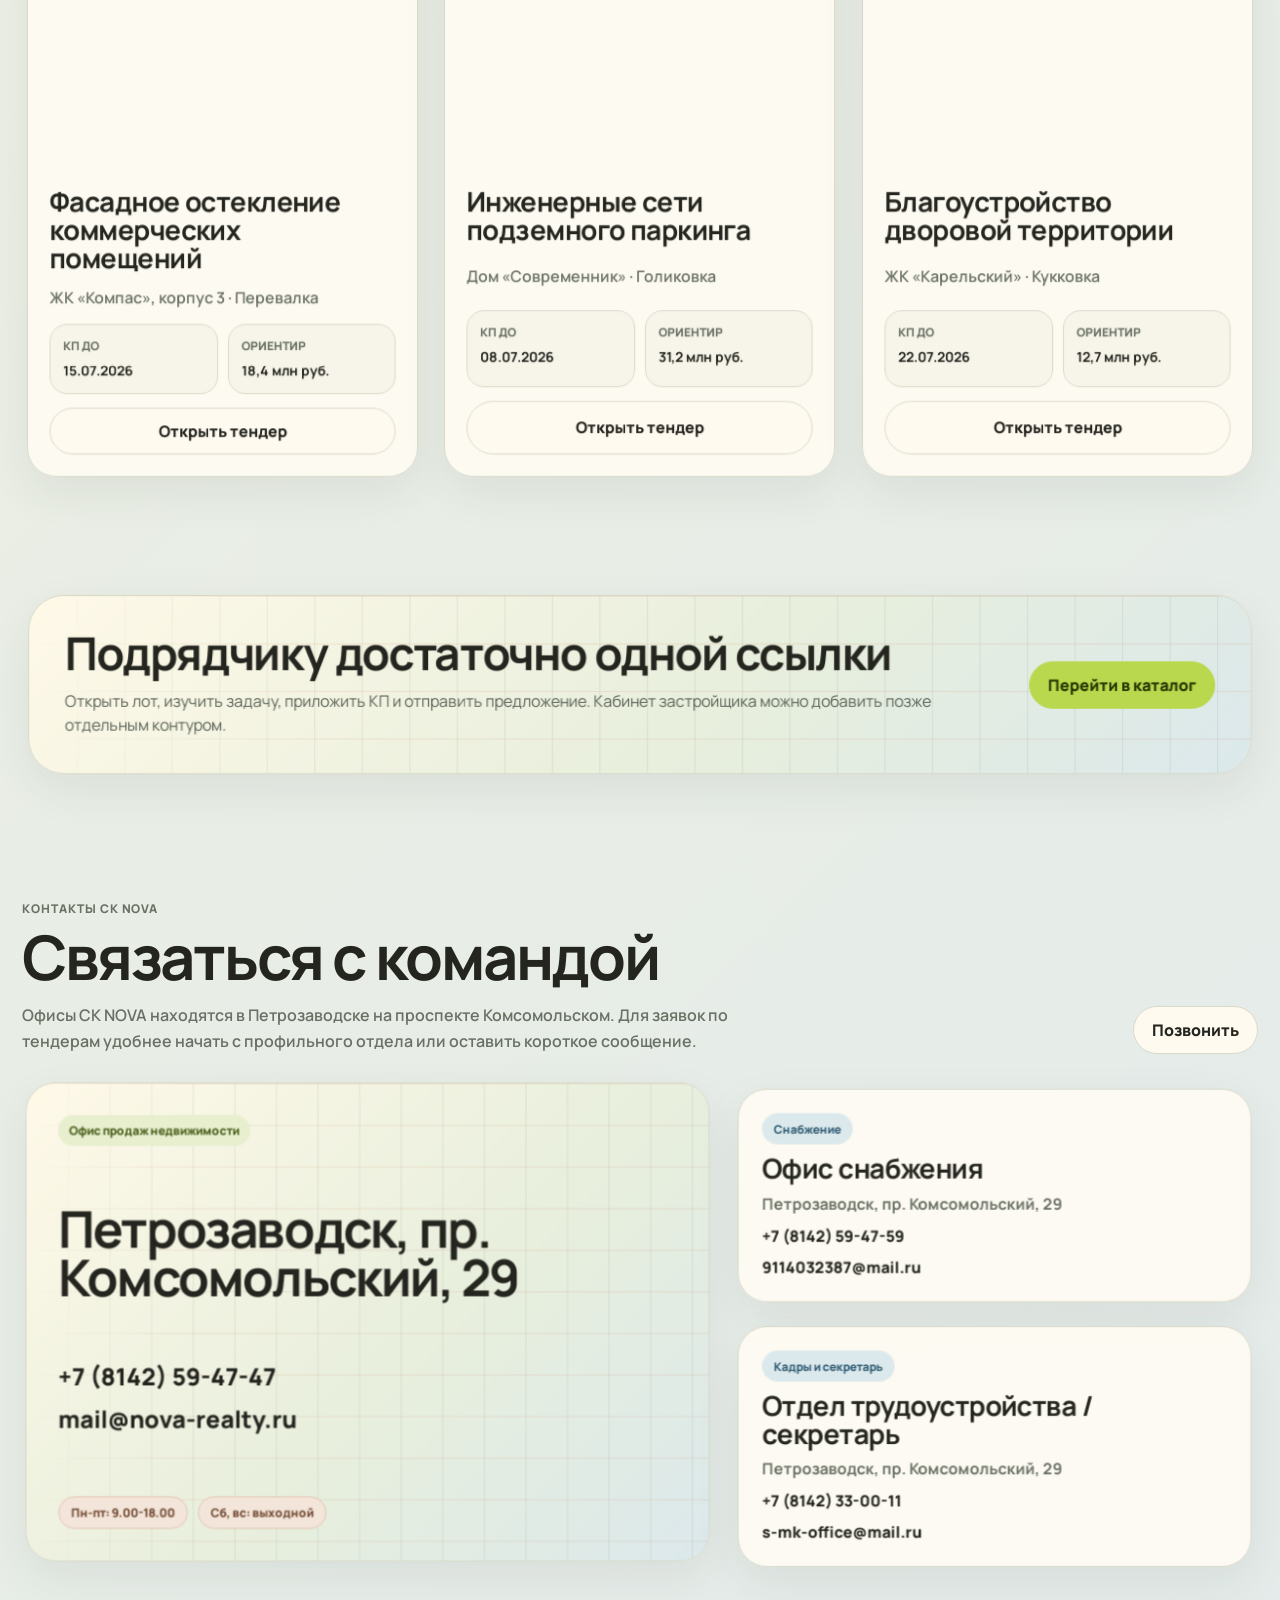
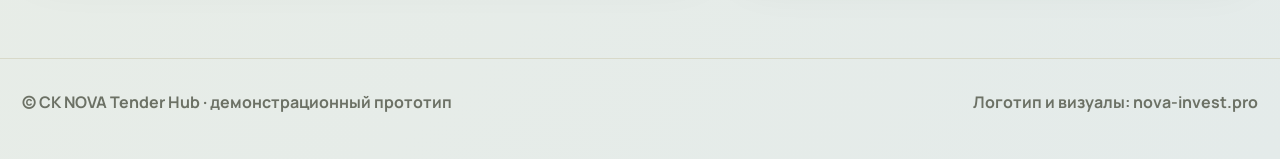
==== commit 9ac5bcf2: "Add files via upload" ====
--- a/index.html
+++ b/index.html
@@ -1 +1 @@
-<!doctype html><html lang="ru"><head><meta charset="utf-8"><meta name="viewport" content="width=device-width, initial-scale=1"><title>NOVA Tender Hub</title><link rel="stylesheet" href="style.css"></head><body><header class="topbar"><div class="wrap nav"><a class="brand" href="nova-tender-platform.html"><img src="https://nova-invest.pro/local/templates/main/tpl/assets/images/static/logo--min.svg" alt="NOVA"></a><nav class="links"><a class="active" href="nova-tender-platform.html">Главная</a><a href="nova-tender-platform.html#objects">Объекты</a><a class="" href="tenders.html">Тендеры</a><a href="nova-tender-platform.html#contacts">Контакты</a></nav><a class="btn lime" href="tenders.html">Открытые лоты</a></div></header><main><section class="hero"><div class="wrap"><div class="heroStage"><img src="https://nova-invest.pro/upload/resize_cache/iblock/e65/1024_600_2/6quq1vuqrdt77pk6a2e781jh57srbiwv.png" alt="ЖК Компас"><div class="heroContent"><div><span class="overline">NOVA · площадка подрядчиков</span><h1>Тендеры застройщика как современный продукт</h1><p>Публичная витрина работ по объектам NOVA: крупные визуалы, понятные статусы, отдельные страницы лотов и форма подачи коммерческого предложения.</p><div class="heroActions"><a class="btn lime" href="tenders.html">Смотреть тендеры</a><a class="btn glass" href="#objects">Объекты строительства</a></div></div><aside class="tenderConsole"><div class="consoleTop"><strong>Live-лента лотов</strong><span class="liveDot">обновлено</span></div><div class="consoleItem"><h3>Фасадное остекление</h3><div class="consoleMeta"><span>ЖК Компас</span><span>до 15.07</span><span>18,4 млн</span></div><div class="bar"><span style="width:72%"></span></div></div><div class="consoleItem"><h3>Инженерные сети паркинга</h3><div class="consoleMeta"><span>Дом Современник</span><span>рассмотрение</span></div><div class="bar"><span style="width:88%"></span></div></div><div class="consoleItem"><h3>Благоустройство двора</h3><div class="consoleMeta"><span>ЖК Карельский</span><span>до 22.07</span></div><div class="bar"><span style="width:54%"></span></div></div></aside></div></div><div class="stats"><div class="stat"><strong>14</strong><span>лет на строительном рынке</span></div><div class="stat"><strong>32</strong><span>объекта введены в эксплуатацию</span></div><div class="stat"><strong>3</strong><span>актуальных тендера</span></div><div class="stat"><strong>26</strong><span>файлов проектной документации</span></div></div></div></section><section class="section"><div class="wrap"><div class="sectionHead"><div><p class="kicker">Новая подача</p><h2>Не кабинет, а публичная витрина закупок</h2><p class="lead">Сайт перестроен вокруг визуального бренда NOVA: логотип с текущего сайта, крупные изображения объектов, графическая сетка, тендерная live-панель и посадочные страницы для подрядчиков.</p></div></div><div class="blueprint"><div class="aboutGrid"><article class="aboutCard dark"><div><h3>Для подрядчика</h3><p>Сразу видны объект, состав работ, срок подачи КП, бюджетный ориентир и документы.</p></div><span class="num">01</span></article><article class="aboutCard"><div><h3>Для NOVA</h3><p>Каждый тендер оформлен как отдельная посадочная страница, которую можно отправить подрядчику ссылкой.</p></div><span class="num">02</span></article><article class="aboutCard"><div><h3>Структура</h3><p>Главная, каталог тендеров, страницы лотов и форма подачи предложения.</p></div><span class="num">03</span></article></div></div></div></section><section class="section" id="objects"><div class="wrap"><div class="sectionHead"><div><p class="kicker">Объекты</p><h2>Текущие проекты строительства</h2><p class="lead">Использованы более крупные изображения со страниц объектов NOVA, вместо маленьких превью из карточек.</p></div><a class="btn light" href="tenders.html">К тендерам</a></div><div class="projects"><article class="project"><img src="https://nova-invest.pro/upload/resize_cache/iblock/e65/1024_600_2/6quq1vuqrdt77pk6a2e781jh57srbiwv.png" alt="ЖК «Компас»"><div class="projectText"><span class="tag">Объект NOVA</span><h3>ЖК «Компас»</h3><div class="meta"><span>Перевалка</span><span>17-23 этажа · паркинг · офисы</span></div></div></article><article class="project"><img src="https://nova-invest.pro/upload/iblock/76a/80k7ekkkxqdg42o2p7lcfx5v1n9xu7e8.jpg" alt="Дом «Современник»"><div class="projectText"><span class="tag">Объект NOVA</span><h3>Дом «Современник»</h3><div class="meta"><span>Голиковка</span><span>7 этажей · паркинг · кладовые</span></div></div></article><article class="project"><img src="https://nova-invest.pro/upload/resize_cache/iblock/5fc/1024_600_2/tx2vuw6uej2zof083wgt3vnd35kkxk6l.png" alt="ЖК «Карельский»"><div class="projectText"><span class="tag">Объект NOVA</span><h3>ЖК «Карельский»</h3><div class="meta"><span>Кукковка</span><span>9-25 этажей · офисы · паркинг</span></div></div></article><article class="project"><img src="https://nova-invest.pro/upload/resize_cache/iblock/ab3/1024_600_2/cpsgk8u0yp1w1qedsxzhdbpnp6j3zukg.jpg" alt="Дом «Настоящий»"><div class="projectText"><span class="tag">Объект NOVA</span><h3>Дом «Настоящий»</h3><div class="meta"><span>Центр</span><span>17 этажей · бизнес-класс</span></div></div></article></div></div></section><section class="section"><div class="wrap"><div class="sectionHead"><div><p class="kicker">Открытые лоты</p><h2>Тендеры с отдельными страницами</h2><p class="lead">Каждый лот ведет на посадочную страницу с описанием работ, документами и формой подачи КП.</p></div></div><div class="tenderGrid"><article class="tender"><div class="tenderImage"><img src="https://nova-invest.pro/upload/resize_cache/iblock/e65/1024_600_2/6quq1vuqrdt77pk6a2e781jh57srbiwv.png" alt="ЖК «Компас», корпус 3"><span class="tag ">Прием КП</span></div><div class="tenderBody"><h3>Фасадное остекление коммерческих помещений</h3><p>ЖК «Компас», корпус 3 · Перевалка</p><div class="facts"><div class="fact"><span>КП до</span><strong>15.07.2026</strong></div><div class="fact"><span>Ориентир</span><strong>18,4 млн руб.</strong></div></div><a class="btn light" href="tender-kompas-facade.html">Открыть тендер</a></div></article><article class="tender"><div class="tenderImage"><img src="https://nova-invest.pro/upload/iblock/76a/80k7ekkkxqdg42o2p7lcfx5v1n9xu7e8.jpg" alt="Дом «Современник»"><span class="tag blue">Рассмотрение</span></div><div class="tenderBody"><h3>Инженерные сети подземного паркинга</h3><p>Дом «Современник» · Голиковка</p><div class="facts"><div class="fact"><span>КП до</span><strong>08.07.2026</strong></div><div class="fact"><span>Ориентир</span><strong>31,2 млн руб.</strong></div></div><a class="btn light" href="tender-sovremennik-engineering.html">Открыть тендер</a></div></article><article class="tender"><div class="tenderImage"><img src="https://nova-invest.pro/upload/resize_cache/iblock/5fc/1024_600_2/tx2vuw6uej2zof083wgt3vnd35kkxk6l.png" alt="ЖК «Карельский»"><span class="tag coral">Прием КП</span></div><div class="tenderBody"><h3>Благоустройство дворовой территории</h3><p>ЖК «Карельский» · Кукковка</p><div class="facts"><div class="fact"><span>КП до</span><strong>22.07.2026</strong></div><div class="fact"><span>Ориентир</span><strong>12,7 млн руб.</strong></div></div><a class="btn light" href="tender-karelskiy-landscape.html">Открыть тендер</a></div></article></div></div></section><section class="section"><div class="wrap"><div class="cta"><div><h2>Подрядчику достаточно одной ссылки</h2><p>Открыть лот, изучить задачу, приложить КП и отправить предложение. Кабинет застройщика можно добавить позже отдельным контуром.</p></div><a class="btn lime" href="tenders.html">Перейти в каталог</a></div></div></section><section class="section contactsSection" id="contacts"><div class="wrap"><div class="sectionHead"><div><p class="kicker">Контакты NOVA</p><h2>Связаться с командой</h2><p class="lead">Офисы NOVA находятся в Петрозаводске на проспекте Комсомольском. Для заявок по тендерам удобнее начать с профильного отдела или оставить короткое сообщение.</p></div><a class="btn light" href="tel:+78142594747">Позвонить</a></div><div class="contactsLayout"><article class="contactHeroCard"><span class="tag">Офис продаж недвижимости</span><h3>Петрозаводск, пр. Комсомольский, 29</h3><div class="contactMain"><a href="tel:+78142594747">+7 (8142) 59-47-47</a><a href="mailto:mail@nova-realty.ru">mail@nova-realty.ru</a></div><div class="schedule"><span>Пн-пт: 9.00-18.00</span><span>Сб, вс: выходной</span></div></article><div class="contactCards"><article class="contactCard"><span class="contactLabel">Снабжение</span><h3>Офис снабжения</h3><p>Петрозаводск, пр. Комсомольский, 29</p><a href="tel:+78142594759">+7 (8142) 59-47-59</a><a href="mailto:9114032387@mail.ru">9114032387@mail.ru</a></article><article class="contactCard"><span class="contactLabel">Кадры и секретарь</span><h3>Отдел трудоустройства / секретарь</h3><p>Петрозаводск, пр. Комсомольский, 29</p><a href="tel:+78142330011">+7 (8142) 33-00-11</a><a href="mailto:s-mk-office@mail.ru">s-mk-office@mail.ru</a></article></div></div></div></section></main><footer class="footer"><div class="wrap"><span>© NOVA Tender Hub · демонстрационный прототип</span><span>Логотип и визуалы: nova-invest.pro</span></div></footer><script src="nav-active.js"></script></body></html>+<!doctype html><html lang="ru"><head><meta charset="utf-8"><meta name="viewport" content="width=device-width, initial-scale=1"><title>СК NOVA Tender Hub</title><link rel="stylesheet" href="style.css?v=5"></head><body><header class="topbar"><div class="wrap nav"><a class="brand" href="index.html?v=5"><img src="https://nova-invest.pro/local/templates/main/tpl/assets/images/static/logo--min.svg" alt="СК NOVA"></a><nav class="links"><a class="active" href="index.html?v=5">Главная</a><a href="index.html?v=5#objects">Объекты</a><a class="" href="tenders.html">Тендеры</a><a href="index.html?v=5#contacts">Контакты</a></nav><a class="btn lime" href="tenders.html">Открытые лоты</a></div></header><main><section class="hero"><div class="wrap"><div class="heroStage"><img src="https://nova-invest.pro/upload/resize_cache/iblock/e65/1024_600_2/6quq1vuqrdt77pk6a2e781jh57srbiwv.png" alt="ЖК Компас"><div class="heroContent"><div><span class="overline">СК NOVA · площадка подрядчиков</span><h1>Тендеры застройщика как современный продукт</h1><p>Публичная витрина работ по объектам СК NOVA: крупные визуалы, понятные статусы, отдельные страницы лотов и форма подачи коммерческого предложения.</p><div class="heroActions"><a class="btn lime" href="tenders.html">Смотреть тендеры</a><a class="btn glass" href="#objects">Объекты строительства</a></div></div><aside class="tenderConsole"><div class="consoleTop"><strong>Live-лента лотов</strong><span class="liveDot">обновлено</span></div><a class="consoleItem" href="tender-kompas-facade.html"><h3>Фасадное остекление</h3><div class="consoleMeta"><span>ЖК Компас</span><span>Приём КП</span><span>до 15.07</span><span>18,4 млн</span></div><div class="bar"><span style="width:72%"></span></div></a><a class="consoleItem" href="tender-sovremennik-engineering.html"><h3>Инженерные сети паркинга</h3><div class="consoleMeta"><span>Дом Современник</span><span>Рассмотрение</span><span>до 08.07</span><span>31,2 млн</span></div><div class="bar"><span style="width:88%"></span></div></a><a class="consoleItem" href="tender-karelskiy-landscape.html"><h3>Благоустройство двора</h3><div class="consoleMeta"><span>ЖК Карельский</span><span>Приём КП</span><span>до 22.07</span><span>12,7 млн</span></div><div class="bar"><span style="width:54%"></span></div></a></aside></div></div><div class="stats"><div class="stat"><strong>14</strong><span>лет на строительном рынке</span></div><div class="stat"><strong>32</strong><span>объекта введены в эксплуатацию</span></div><div class="stat"><strong>3</strong><span>актуальных тендера</span></div><div class="stat"><strong>26</strong><span>файлов проектной документации</span></div></div></div></section><section class="section"><div class="wrap"><div class="sectionHead"><div><p class="kicker">Новая подача</p><h2>Не кабинет, а публичная витрина закупок</h2><p class="lead">Сайт перестроен вокруг визуального бренда СК NOVA: логотип с текущего сайта, крупные изображения объектов, графическая сетка, тендерная live-панель и посадочные страницы для подрядчиков.</p></div></div><div class="blueprint"><div class="aboutGrid"><article class="aboutCard dark"><div><h3>Для подрядчика</h3><p>Сразу видны объект, состав работ, срок подачи КП, бюджетный ориентир и документы.</p></div><span class="num">01</span></article><article class="aboutCard"><div><h3>Для СК NOVA</h3><p>Каждый тендер оформлен как отдельная посадочная страница, которую можно отправить подрядчику ссылкой.</p></div><span class="num">02</span></article><article class="aboutCard"><div><h3>Структура</h3><p>Главная, каталог тендеров, страницы лотов и форма подачи предложения.</p></div><span class="num">03</span></article></div></div></div></section><section class="section" id="objects"><div class="wrap"><div class="sectionHead"><div><p class="kicker">Объекты</p><h2>Текущие проекты строительства</h2><p class="lead">Использованы более крупные изображения со страниц объектов СК NOVA, вместо маленьких превью из карточек.</p></div><a class="btn light" href="tenders.html">К тендерам</a></div><div class="projects"><article class="project"><img src="https://nova-invest.pro/upload/resize_cache/iblock/e65/1024_600_2/6quq1vuqrdt77pk6a2e781jh57srbiwv.png" alt="ЖК «Компас»"><div class="projectText"><span class="tag">Объект СК NOVA</span><h3>ЖК «Компас»</h3><div class="meta"><span>Перевалка</span><span>17-23 этажа · паркинг · офисы</span></div></div></article><article class="project"><img src="https://nova-invest.pro/upload/iblock/76a/80k7ekkkxqdg42o2p7lcfx5v1n9xu7e8.jpg" alt="Дом «Современник»"><div class="projectText"><span class="tag">Объект СК NOVA</span><h3>Дом «Современник»</h3><div class="meta"><span>Голиковка</span><span>7 этажей · паркинг · кладовые</span></div></div></article><article class="project"><img src="https://nova-invest.pro/upload/resize_cache/iblock/5fc/1024_600_2/tx2vuw6uej2zof083wgt3vnd35kkxk6l.png" alt="ЖК «Карельский»"><div class="projectText"><span class="tag">Объект СК NOVA</span><h3>ЖК «Карельский»</h3><div class="meta"><span>Кукковка</span><span>9-25 этажей · офисы · паркинг</span></div></div></article><article class="project"><img src="https://nova-invest.pro/upload/resize_cache/iblock/ab3/1024_600_2/cpsgk8u0yp1w1qedsxzhdbpnp6j3zukg.jpg" alt="Дом «Настоящий»"><div class="projectText"><span class="tag">Объект СК NOVA</span><h3>Дом «Настоящий»</h3><div class="meta"><span>Центр</span><span>17 этажей · бизнес-класс</span></div></div></article></div></div></section><section class="section"><div class="wrap"><div class="sectionHead"><div><p class="kicker">Открытые лоты</p><h2>Тендеры с отдельными страницами</h2><p class="lead">Каждый лот ведёт на посадочную страницу с описанием работ, документами и формой подачи КП.</p></div></div><div class="tenderGrid"><article class="tender"><div class="tenderImage"><img src="https://nova-invest.pro/upload/resize_cache/iblock/e65/1024_600_2/6quq1vuqrdt77pk6a2e781jh57srbiwv.png" alt="ЖК «Компас», корпус 3"><span class="tag">Приём КП</span></div><div class="tenderBody"><h3>Фасадное остекление коммерческих помещений</h3><p>ЖК «Компас», корпус 3 · Перевалка</p><div class="facts"><div class="fact"><span>КП до</span><strong>15.07.2026</strong></div><div class="fact"><span>Ориентир</span><strong>18,4 млн руб.</strong></div></div><a class="btn light" href="tender-kompas-facade.html">Открыть тендер</a></div></article><article class="tender"><div class="tenderImage"><img src="https://nova-invest.pro/upload/iblock/76a/80k7ekkkxqdg42o2p7lcfx5v1n9xu7e8.jpg" alt="Дом «Современник»"><span class="tag blue">Рассмотрение</span></div><div class="tenderBody"><h3>Инженерные сети подземного паркинга</h3><p>Дом «Современник» · Голиковка</p><div class="facts"><div class="fact"><span>КП до</span><strong>08.07.2026</strong></div><div class="fact"><span>Ориентир</span><strong>31,2 млн руб.</strong></div></div><a class="btn light" href="tender-sovremennik-engineering.html">Открыть тендер</a></div></article><article class="tender"><div class="tenderImage"><img src="https://nova-invest.pro/upload/resize_cache/iblock/5fc/1024_600_2/tx2vuw6uej2zof083wgt3vnd35kkxk6l.png" alt="ЖК «Карельский»"><span class="tag">Приём КП</span></div><div class="tenderBody"><h3>Благоустройство дворовой территории</h3><p>ЖК «Карельский» · Кукковка</p><div class="facts"><div class="fact"><span>КП до</span><strong>22.07.2026</strong></div><div class="fact"><span>Ориентир</span><strong>12,7 млн руб.</strong></div></div><a class="btn light" href="tender-karelskiy-landscape.html">Открыть тендер</a></div></article></div></div></section><section class="section"><div class="wrap"><div class="cta"><div><h2>Подрядчику достаточно одной ссылки</h2><p>Открыть лот, изучить задачу, приложить КП и отправить предложение. Кабинет застройщика можно добавить позже отдельным контуром.</p></div><a class="btn lime" href="tenders.html">Перейти в каталог</a></div></div></section><section class="section contactsSection" id="contacts"><div class="wrap"><div class="sectionHead"><div><p class="kicker">Контакты СК NOVA</p><h2>Связаться с командой</h2><p class="lead">Офисы СК NOVA находятся в Петрозаводске на проспекте Комсомольском. Для заявок по тендерам удобнее начать с профильного отдела или оставить короткое сообщение.</p></div><a class="btn light" href="tel:+78142594747">Позвонить</a></div><div class="contactsLayout"><article class="contactHeroCard"><span class="tag">Офис продаж недвижимости</span><h3>Петрозаводск, пр. Комсомольский, 29</h3><div class="contactMain"><a href="tel:+78142594747">+7 (8142) 59-47-47</a><a href="mailto:mail@nova-realty.ru">mail@nova-realty.ru</a></div><div class="schedule"><span>Пн-пт: 9.00-18.00</span><span>Сб, вс: выходной</span></div></article><div class="contactCards"><article class="contactCard"><span class="contactLabel">Снабжение</span><h3>Офис снабжения</h3><p>Петрозаводск, пр. Комсомольский, 29</p><a href="tel:+78142594759">+7 (8142) 59-47-59</a><a href="mailto:9114032387@mail.ru">9114032387@mail.ru</a></article><article class="contactCard"><span class="contactLabel">Кадры и секретарь</span><h3>Отдел трудоустройства / секретарь</h3><p>Петрозаводск, пр. Комсомольский, 29</p><a href="tel:+78142330011">+7 (8142) 33-00-11</a><a href="mailto:s-mk-office@mail.ru">s-mk-office@mail.ru</a></article></div></div></div></section></main><footer class="footer"><div class="wrap"><span>© СК NOVA Tender Hub · демонстрационный прототип</span><span>Логотип и визуалы: nova-invest.pro</span></div></footer><script src="nav-active.js?v=5"></script></body></html>
--- a/style.css
+++ b/style.css
@@ -1,6 +1,6 @@
 
 @import url('https://fonts.googleapis.com/css2?family=Manrope:wght@400;500;600;700;800&display=swap');
-:root{--ink:#141512;--muted:#6f726b;--line:#dedfd7;--paper:#fff;--mist:#f3f4ee;--night:#141713;--lime:#b8dc31;--limeText:#203100;--blue:#2c72bc;--coral:#ef7b45;--steel:#dfe6ea;--shadow:0 28px 90px rgba(20,21,18,.14);--soft:0 16px 46px rgba(20,21,18,.09);font-family:Manrope,Arial,sans-serif}*{box-sizing:border-box}html{scroll-behavior:smooth}body{margin:0;background:var(--mist);color:var(--ink)}a{text-decoration:none;color:inherit}img{display:block;max-width:100%}button,input,textarea,select{font:inherit}.wrap{width:min(1320px,calc(100% - 44px));margin:0 auto}.topbar{position:sticky;top:0;z-index:50;background:rgba(243,244,238,.78);backdrop-filter:blur(22px);border-bottom:1px solid rgba(222,223,215,.76)}.nav{min-height:82px;display:grid;grid-template-columns:auto 1fr auto;gap:24px;align-items:center}.brand{display:flex;align-items:center;gap:14px}.brand img{width:122px;height:auto}.links{display:flex;gap:8px;justify-content:center}.links a{padding:11px 14px;border-radius:999px;color:#3e423b;font-weight:700;font-size:14px}.links a:hover,.links a.active{background:#fff}.btn{display:inline-flex;align-items:center;justify-content:center;min-height:48px;border-radius:999px;border:1px solid var(--ink);background:var(--ink);color:#fff;padding:12px 18px;font-weight:800;white-space:nowrap;cursor:pointer}.btn.lime{background:var(--lime);border-color:var(--lime);color:var(--limeText)}.btn.light{background:#fff;color:var(--ink);border-color:var(--line)}.btn.glass{background:rgba(255,255,255,.14);border-color:rgba(255,255,255,.28);color:#fff;backdrop-filter:blur(14px)}.hero{padding:24px 0 34px}.heroStage{position:relative;min-height:720px;border-radius:36px;overflow:hidden;background:var(--night);box-shadow:var(--shadow)}.heroStage:before{content:"";position:absolute;inset:0;background:linear-gradient(90deg,rgba(13,15,12,.94),rgba(13,15,12,.67) 45%,rgba(13,15,12,.12));z-index:1}.heroStage:after{content:"";position:absolute;inset:0;background-image:linear-gradient(rgba(255,255,255,.09) 1px,transparent 1px),linear-gradient(90deg,rgba(255,255,255,.08) 1px,transparent 1px);background-size:72px 72px;mask-image:linear-gradient(90deg,#000 0%,rgba(0,0,0,.65) 55%,transparent 100%);z-index:2}.heroStage>img{position:absolute;inset:0;width:100%;height:100%;object-fit:cover;filter:saturate(1.04) contrast(1.02)}.heroContent{position:relative;z-index:3;min-height:720px;padding:46px;display:grid;grid-template-columns:minmax(0,1fr) 390px;gap:32px;align-items:end;color:#fff}.overline{display:inline-flex;width:max-content;min-height:34px;align-items:center;border:1px solid rgba(255,255,255,.24);background:rgba(255,255,255,.12);border-radius:999px;padding:8px 12px;color:#eef0e9;font-size:12px;font-weight:800;text-transform:uppercase}.hero h1{max-width:860px;margin:20px 0 0;font-size:clamp(48px,7vw,108px);line-height:.88;letter-spacing:-.035em}.hero p{max-width:720px;margin:22px 0 0;color:#e8ebe2;font-size:18px;line-height:1.6}.heroActions{display:flex;gap:10px;flex-wrap:wrap;margin-top:30px}.tenderConsole{align-self:stretch;background:rgba(255,255,255,.12);border:1px solid rgba(255,255,255,.24);backdrop-filter:blur(18px);border-radius:28px;padding:20px;display:grid;gap:14px;align-content:start}.consoleTop{display:flex;justify-content:space-between;gap:12px;align-items:center}.consoleTop strong{font-size:20px}.liveDot{display:inline-flex;align-items:center;gap:7px;color:#e7f7bc;font-size:13px;font-weight:800}.liveDot:before{content:"";width:9px;height:9px;border-radius:50%;background:var(--lime)}.consoleItem{border-radius:20px;background:rgba(255,255,255,.16);border:1px solid rgba(255,255,255,.20);padding:14px;display:grid;gap:9px}.consoleItem h3{margin:0;font-size:17px;line-height:1.15}.consoleMeta{display:flex;gap:8px;flex-wrap:wrap;color:#e6e8df;font-size:12px}.consoleItem .bar{height:7px;border-radius:999px;background:rgba(255,255,255,.22);overflow:hidden}.consoleItem .bar span{display:block;height:100%;background:var(--lime);border-radius:999px}.stats{display:grid;grid-template-columns:repeat(4,1fr);gap:14px;margin-top:-36px;position:relative;z-index:4}.stat{min-height:132px;border:1px solid var(--line);border-radius:26px;background:rgba(255,255,255,.92);box-shadow:var(--soft);padding:22px;display:grid;align-content:space-between}.stat strong{font-size:44px;line-height:1;letter-spacing:-.03em}.stat span{color:var(--muted);font-weight:700;font-size:14px}.section{padding:58px 0}.sectionHead{display:grid;grid-template-columns:minmax(0,1fr) auto;gap:24px;align-items:end;margin-bottom:24px}.kicker{margin:0 0 12px;color:var(--muted);font-size:12px;letter-spacing:.08em;text-transform:uppercase;font-weight:900}.section h2{margin:0;font-size:clamp(36px,4.8vw,72px);line-height:.92;letter-spacing:-.035em}.lead{margin:16px 0 0;color:var(--muted);max-width:760px;line-height:1.65;font-weight:600}.blueprint{position:relative;border-radius:34px;background:#fff;border:1px solid var(--line);box-shadow:var(--soft);overflow:hidden}.blueprint:before{content:"";position:absolute;inset:0;background-image:linear-gradient(rgba(44,114,188,.10) 1px,transparent 1px),linear-gradient(90deg,rgba(44,114,188,.10) 1px,transparent 1px);background-size:36px 36px;opacity:.75}.aboutGrid{position:relative;z-index:1;padding:28px;display:grid;grid-template-columns:1fr 1fr 300px;gap:18px}.aboutCard{border-radius:24px;background:rgba(255,255,255,.82);border:1px solid var(--line);padding:24px;min-height:260px;display:grid;align-content:space-between}.aboutCard.dark{background:var(--night);color:#fff}.aboutCard h3{margin:0;font-size:28px;line-height:1}.aboutCard p{margin:16px 0 0;color:#555953;line-height:1.6}.aboutCard.dark p{color:#dfe3d7}.num{font-size:64px;line-height:.9;font-weight:900;letter-spacing:-.05em}.projects{display:grid;grid-template-columns:1.2fr .8fr;grid-auto-rows:310px;gap:16px}.project{position:relative;border-radius:30px;overflow:hidden;background:#111;box-shadow:var(--soft);min-height:310px}.project:nth-child(1){grid-row:span 2}.project img{width:100%;height:100%;object-fit:cover}.project:after{content:"";position:absolute;inset:0;background:linear-gradient(180deg,transparent 35%,rgba(0,0,0,.78))}.projectText{position:absolute;z-index:1;left:22px;right:22px;bottom:20px;color:#fff}.projectText h3{margin:8px 0 8px;font-size:30px;line-height:1}.tag{display:inline-flex;width:max-content;min-height:30px;align-items:center;border-radius:999px;padding:7px 11px;background:#eaf6bd;color:#38570c;font-size:12px;font-weight:900}.tag.blue{background:#ddecfb;color:#1e568d}.tag.coral{background:#ffe0d0;color:#9b3f17}.projectText .meta{color:#eceee8}.tenderGrid{display:grid;grid-template-columns:repeat(3,1fr);gap:16px}.tender{border-radius:30px;overflow:hidden;background:#fff;border:1px solid var(--line);box-shadow:var(--soft);display:grid;grid-template-rows:250px auto}.tenderImage{position:relative;overflow:hidden}.tenderImage img{width:100%;height:100%;object-fit:cover;transition:.3s transform}.tender:hover img{transform:scale(1.04)}.tenderImage .tag{position:absolute;left:16px;top:16px}.tenderBody{padding:22px;display:grid;gap:14px}.tenderBody h3{margin:0;font-size:28px;line-height:1.04;letter-spacing:-.02em}.tenderBody p{margin:0;color:var(--muted);line-height:1.55;font-weight:600}.meta{display:flex;gap:8px;flex-wrap:wrap;color:var(--muted);font-size:13px;font-weight:700}.facts{display:grid;grid-template-columns:repeat(2,1fr);gap:10px}.fact{border:1px solid var(--line);border-radius:18px;background:#f8f9f4;padding:13px}.fact span{display:block;color:var(--muted);font-size:12px;margin-bottom:5px;font-weight:800;text-transform:uppercase}.fact strong{font-size:14px}.cta{border-radius:36px;background:var(--night);color:#fff;padding:36px;display:grid;grid-template-columns:minmax(0,1fr) auto;gap:24px;align-items:center;box-shadow:var(--shadow);position:relative;overflow:hidden}.cta:before{content:"";position:absolute;inset:0;background-image:linear-gradient(rgba(184,220,49,.14) 1px,transparent 1px),linear-gradient(90deg,rgba(184,220,49,.13) 1px,transparent 1px);background-size:48px 48px;mask-image:linear-gradient(90deg,transparent,black 35%,black 100%)}.cta>*{position:relative}.cta h2{margin:0;font-size:46px;line-height:.95;letter-spacing:-.03em}.cta p{margin:14px 0 0;color:#dfe3d7;line-height:1.55}.pageHero{padding:34px 0 26px}.pagePanel{border-radius:36px;background:var(--night);color:#fff;padding:40px;box-shadow:var(--shadow);position:relative;overflow:hidden}.pagePanel:before{content:"";position:absolute;inset:0;background-image:linear-gradient(rgba(255,255,255,.08) 1px,transparent 1px),linear-gradient(90deg,rgba(255,255,255,.08) 1px,transparent 1px);background-size:52px 52px;opacity:.55}.pagePanel>*{position:relative}.pagePanel h1{margin:18px 0 0;font-size:clamp(48px,6vw,88px);line-height:.9;letter-spacing:-.04em}.pagePanel p{max-width:820px;color:#dde1d6;line-height:1.6}.filters{display:grid;grid-template-columns:minmax(240px,1fr) 190px 190px auto;gap:10px;margin-top:24px}.filters input,.filters select{min-height:50px;border-radius:999px;border:1px solid rgba(255,255,255,.22);background:rgba(255,255,255,.10);color:#fff;padding:12px 16px;outline:0}.filters option{color:#111}.rows{display:grid;gap:18px}.row{display:grid;grid-template-columns:360px minmax(0,1fr) 230px;gap:20px;border-radius:32px;background:#fff;border:1px solid var(--line);box-shadow:var(--soft);overflow:hidden}.rowPic{position:relative;min-height:310px}.rowPic img{width:100%;height:100%;object-fit:cover}.rowContent{padding:24px;display:grid;gap:14px;align-content:start}.rowContent h2{margin:0;font-size:34px;line-height:1;letter-spacing:-.03em}.rowContent p{margin:0;color:var(--muted);line-height:1.6;font-weight:600}.rowActions{padding:24px;display:grid;align-content:center;gap:10px}.tenderHero{padding:24px 0 0}.tenderStage{position:relative;min-height:660px;border-radius:36px;overflow:hidden;background:#111;box-shadow:var(--shadow)}.tenderStage img{position:absolute;inset:0;width:100%;height:100%;object-fit:cover}.tenderStage:before{content:"";position:absolute;inset:0;z-index:1;background:linear-gradient(90deg,rgba(13,15,12,.92),rgba(13,15,12,.63) 52%,rgba(13,15,12,.10))}.tenderStage:after{content:"";position:absolute;inset:0;z-index:2;background-image:linear-gradient(rgba(255,255,255,.08) 1px,transparent 1px),linear-gradient(90deg,rgba(255,255,255,.08) 1px,transparent 1px);background-size:64px 64px;mask-image:linear-gradient(90deg,#000,transparent 85%)}.tenderCopy{position:relative;z-index:3;min-height:660px;padding:44px;display:grid;align-content:end;color:#fff}.tenderCopy h1{max-width:930px;margin:18px 0 0;font-size:clamp(46px,6vw,92px);line-height:.9;letter-spacing:-.04em}.tenderCopy p{max-width:780px;color:#e8ebe2;line-height:1.6;font-size:17px}.detailLayout{display:grid;grid-template-columns:minmax(0,1fr) 430px;gap:18px;align-items:start}.content,.offer{border-radius:32px;background:#fff;border:1px solid var(--line);box-shadow:var(--soft)}.content{padding:30px}.content h2{margin:0 0 18px;font-size:38px;letter-spacing:-.03em;line-height:1}.content p,.content li{color:#3f433c;line-height:1.7;font-weight:600}.content ul{padding-left:22px}.docGrid{display:grid;grid-template-columns:repeat(3,1fr);gap:12px;margin-top:14px}.doc{border:1px solid var(--line);border-radius:20px;background:#f8f9f4;padding:15px;display:grid;grid-template-columns:44px 1fr;gap:12px;align-items:center}.docIcon{height:52px;border-radius:14px;background:var(--night);color:#fff;display:grid;place-items:center;font-size:11px;font-weight:900}.doc small{display:block;color:var(--muted);margin-top:4px}.offer{position:sticky;top:104px;padding:24px;display:grid;gap:14px}.offer h2{margin:0;font-size:32px;line-height:1}.offer p{margin:0;color:var(--muted);line-height:1.55;font-weight:600}.offer input,.offer textarea{width:100%;min-height:50px;border:1px solid var(--line);border-radius:16px;background:#f8f9f4;padding:12px 14px;outline:0}.offer textarea{min-height:120px;resize:vertical}.upload{border:1px dashed #aeb5a6;border-radius:20px;background:#f8f9f4;padding:18px;text-align:center;color:var(--muted);font-weight:700}.footer{margin-top:54px;padding:32px 0 46px;border-top:1px solid var(--line);color:var(--muted);font-weight:700}.footer .wrap{display:flex;gap:16px;justify-content:space-between;flex-wrap:wrap}@media(max-width:1120px){.heroContent,.detailLayout{grid-template-columns:1fr}.tenderConsole{align-self:auto}.aboutGrid{grid-template-columns:1fr}.projects{grid-template-columns:1fr;grid-auto-rows:auto}.project,.project:nth-child(1){grid-row:auto;height:360px}.tenderGrid{grid-template-columns:1fr 1fr}.filters{grid-template-columns:1fr 1fr}.row{grid-template-columns:280px minmax(0,1fr)}.rowActions{grid-column:1/-1;grid-template-columns:1fr 1fr}.offer{position:static}}@media(max-width:760px){.wrap{width:min(100% - 28px,1320px)}.nav{grid-template-columns:1fr;gap:12px;padding:14px 0}.links{justify-content:flex-start;overflow:auto}.btn{width:100%}.heroStage,.heroContent,.tenderStage,.tenderCopy{min-height:760px}.heroContent,.tenderCopy{padding:24px}.stats,.tenderGrid,.facts,.docGrid,.filters{grid-template-columns:1fr}.sectionHead,.cta{grid-template-columns:1fr}.row{grid-template-columns:1fr}.rowPic{min-height:250px}.rowActions{grid-template-columns:1fr}.aboutCard{min-height:220px}}
+:root{--ink:#141512;--muted:#6f726b;--line:#dedfd7;--paper:#fff;--mist:#f3f4ee;--night:#141713;--lime:#b8dc31;--limeText:#203100;--blue:#2c72bc;--coral:#ef7b45;--steel:#dfe6ea;--shadow:0 28px 90px rgba(20,21,18,.14);--soft:0 16px 46px rgba(20,21,18,.09);font-family:Manrope,Arial,sans-serif}*{box-sizing:border-box}html{scroll-behavior:smooth}body{margin:0;background:var(--mist);color:var(--ink)}a{text-decoration:none;color:inherit}img{display:block;max-width:100%}button,input,textarea,select{font:inherit}.wrap{width:min(1320px,calc(100% - 44px));margin:0 auto}.topbar{position:sticky;top:0;z-index:50;background:rgba(243,244,238,.78);backdrop-filter:blur(22px);border-bottom:1px solid rgba(222,223,215,.76)}.nav{min-height:82px;display:grid;grid-template-columns:auto 1fr auto;gap:24px;align-items:center}.brand{display:flex;align-items:center;gap:14px}.brand img{width:122px;height:auto}.links{display:flex;gap:8px;justify-content:center}.links a{padding:11px 14px;border-radius:999px;color:#3e423b;font-weight:700;font-size:14px}.links a:hover,.links a.active{background:#fff}.btn{display:inline-flex;align-items:center;justify-content:center;min-height:48px;border-radius:999px;border:1px solid var(--ink);background:var(--ink);color:#fff;padding:12px 18px;font-weight:800;white-space:nowrap;cursor:pointer}.btn.lime{background:var(--lime);border-color:var(--lime);color:var(--limeText)}.btn.light{background:#fff;color:var(--ink);border-color:var(--line)}.btn.glass{background:rgba(255,255,255,.14);border-color:rgba(255,255,255,.28);color:#fff;backdrop-filter:blur(14px)}.hero{padding:24px 0 34px}.heroStage{position:relative;min-height:720px;border-radius:36px;overflow:hidden;background:var(--night);box-shadow:var(--shadow)}.heroStage:before{content:"";position:absolute;inset:0;background:linear-gradient(90deg,rgba(13,15,12,.94),rgba(13,15,12,.67) 45%,rgba(13,15,12,.12));z-index:1}.heroStage:after{content:"";position:absolute;inset:0;background-image:linear-gradient(rgba(255,255,255,.09) 1px,transparent 1px),linear-gradient(90deg,rgba(255,255,255,.08) 1px,transparent 1px);background-size:72px 72px;mask-image:linear-gradient(90deg,#000 0%,rgba(0,0,0,.65) 55%,transparent 100%);z-index:2}.heroStage>img{position:absolute;inset:0;width:100%;height:100%;object-fit:cover;filter:saturate(1.04) contrast(1.02)}.heroContent{position:relative;z-index:3;min-height:720px;padding:46px;display:grid;grid-template-columns:minmax(0,1fr) 390px;gap:32px;align-items:end;color:#fff}.overline{display:inline-flex;width:max-content;min-height:34px;align-items:center;border:1px solid rgba(255,255,255,.24);background:rgba(255,255,255,.12);border-radius:999px;padding:8px 12px;color:#eef0e9;font-size:12px;font-weight:800;text-transform:uppercase}.hero h1{max-width:860px;margin:20px 0 0;font-size:clamp(48px,7vw,108px);line-height:.88;letter-spacing:-.035em}.hero p{max-width:720px;margin:22px 0 0;color:#e8ebe2;font-size:18px;line-height:1.6}.heroActions{display:flex;gap:10px;flex-wrap:wrap;margin-top:30px}.tenderConsole{align-self:stretch;background:rgba(255,255,255,.12);border:1px solid rgba(255,255,255,.24);backdrop-filter:blur(18px);border-radius:28px;padding:20px;display:grid;gap:14px;align-content:start}.consoleTop{display:flex;justify-content:space-between;gap:12px;align-items:center}.consoleTop strong{font-size:20px}.liveDot{display:inline-flex;align-items:center;gap:7px;color:#e7f7bc;font-size:13px;font-weight:800}.liveDot:before{content:"";width:9px;height:9px;border-radius:50%;background:var(--lime)}.consoleItem{border-radius:20px;background:rgba(255,255,255,.16);border:1px solid rgba(255,255,255,.20);padding:14px;display:grid;gap:9px}.consoleItem h3{margin:0;font-size:17px;line-height:1.15}.consoleMeta{display:flex;gap:6px;flex-wrap:wrap;color:#eef2e7;font-size:12px;align-items:center}.consoleMeta span{display:inline-flex;align-items:center;min-height:24px;border-radius:999px;padding:4px 9px;background:rgba(255,250,235,.88);border:1px solid rgba(225,219,194,.95);color:#3f463d;line-height:1;font-weight:800;box-shadow:0 4px 12px rgba(31,36,28,.06)}.consoleMeta span:first-child{background:rgba(255,250,235,.88);color:#3f463d;border-color:rgba(225,219,194,.95)}.consoleMeta span:not(:first-child){background:rgba(255,250,235,.88);color:#3f463d;border-color:rgba(225,219,194,.95)}.consoleItem .bar{height:7px;border-radius:999px;background:rgba(255,255,255,.22);overflow:hidden}.consoleItem .bar span{display:block;height:100%;background:var(--lime);border-radius:999px}.stats{display:grid;grid-template-columns:repeat(4,1fr);gap:14px;margin-top:-36px;position:relative;z-index:4}.stat{min-height:132px;border:1px solid var(--line);border-radius:26px;background:rgba(255,255,255,.92);box-shadow:var(--soft);padding:22px;display:grid;align-content:space-between}.stat strong{font-size:44px;line-height:1;letter-spacing:-.03em}.stat span{color:var(--muted);font-weight:700;font-size:14px}.section{padding:58px 0}.sectionHead{display:grid;grid-template-columns:minmax(0,1fr) auto;gap:24px;align-items:end;margin-bottom:24px}.kicker{margin:0 0 12px;color:var(--muted);font-size:12px;letter-spacing:.08em;text-transform:uppercase;font-weight:900}.section h2{margin:0;font-size:clamp(36px,4.8vw,72px);line-height:.92;letter-spacing:-.035em}.lead{margin:16px 0 0;color:var(--muted);max-width:760px;line-height:1.65;font-weight:600}.blueprint{position:relative;border-radius:34px;background:#fff;border:1px solid var(--line);box-shadow:var(--soft);overflow:hidden}.blueprint:before{content:"";position:absolute;inset:0;background-image:linear-gradient(rgba(44,114,188,.10) 1px,transparent 1px),linear-gradient(90deg,rgba(44,114,188,.10) 1px,transparent 1px);background-size:36px 36px;opacity:.75}.aboutGrid{position:relative;z-index:1;padding:28px;display:grid;grid-template-columns:1fr 1fr 300px;gap:18px}.aboutCard{border-radius:24px;background:rgba(255,255,255,.82);border:1px solid var(--line);padding:24px;min-height:260px;display:grid;align-content:space-between}.aboutCard.dark{background:var(--night);color:#fff}.aboutCard h3{margin:0;font-size:28px;line-height:1}.aboutCard p{margin:16px 0 0;color:#555953;line-height:1.6}.aboutCard.dark p{color:#dfe3d7}.num{font-size:64px;line-height:.9;font-weight:900;letter-spacing:-.05em}.projects{display:grid;grid-template-columns:1.2fr .8fr;grid-auto-rows:310px;gap:16px}.project{position:relative;border-radius:30px;overflow:hidden;background:#111;box-shadow:var(--soft);min-height:310px}.project:nth-child(1){grid-row:span 2}.project img{width:100%;height:100%;object-fit:cover}.project:after{content:"";position:absolute;inset:0;background:linear-gradient(180deg,transparent 35%,rgba(0,0,0,.78))}.projectText{position:absolute;z-index:1;left:22px;right:22px;bottom:20px;color:#fff}.projectText h3{margin:8px 0 8px;font-size:30px;line-height:1}.tag{display:inline-flex;width:max-content;min-height:30px;align-items:center;border-radius:999px;padding:7px 11px;background:#eaf6bd;color:#38570c;font-size:12px;font-weight:900}.tag.blue{background:#ddecfb;color:#1e568d}.tag.coral{background:#ffe0d0;color:#9b3f17}.projectText .meta{color:#eceee8}.tenderGrid{display:grid;grid-template-columns:repeat(3,1fr);gap:16px}.tender{border-radius:30px;overflow:hidden;background:#fff;border:1px solid var(--line);box-shadow:var(--soft);display:grid;grid-template-rows:250px auto}.tenderImage{position:relative;overflow:hidden}.tenderImage img{width:100%;height:100%;object-fit:cover;transition:.3s transform}.tender:hover img{transform:scale(1.04)}.tenderImage .tag{position:absolute;left:16px;top:16px}.tenderBody{padding:22px;display:grid;gap:14px}.tenderBody h3{margin:0;font-size:28px;line-height:1.04;letter-spacing:-.02em}.tenderBody p{margin:0;color:var(--muted);line-height:1.55;font-weight:600}.meta{display:flex;gap:8px;flex-wrap:wrap;color:var(--muted);font-size:13px;font-weight:700}.facts{display:grid;grid-template-columns:repeat(2,1fr);gap:10px}.fact{border:1px solid var(--line);border-radius:18px;background:#f8f9f4;padding:13px}.fact span{display:block;color:var(--muted);font-size:12px;margin-bottom:5px;font-weight:800;text-transform:uppercase}.fact strong{font-size:14px}.cta{border-radius:36px;background:var(--night);color:#fff;padding:36px;display:grid;grid-template-columns:minmax(0,1fr) auto;gap:24px;align-items:center;box-shadow:var(--shadow);position:relative;overflow:hidden}.cta:before{content:"";position:absolute;inset:0;background-image:linear-gradient(rgba(184,220,49,.14) 1px,transparent 1px),linear-gradient(90deg,rgba(184,220,49,.13) 1px,transparent 1px);background-size:48px 48px;mask-image:linear-gradient(90deg,transparent,black 35%,black 100%)}.cta>*{position:relative}.cta h2{margin:0;font-size:46px;line-height:.95;letter-spacing:-.03em}.cta p{margin:14px 0 0;color:#dfe3d7;line-height:1.55}.pageHero{padding:34px 0 26px}.pagePanel{border-radius:36px;background:var(--night);color:#fff;padding:40px;box-shadow:var(--shadow);position:relative;overflow:hidden}.pagePanel:before{content:"";position:absolute;inset:0;background-image:linear-gradient(rgba(255,255,255,.08) 1px,transparent 1px),linear-gradient(90deg,rgba(255,255,255,.08) 1px,transparent 1px);background-size:52px 52px;opacity:.55}.pagePanel>*{position:relative}.pagePanel h1{margin:18px 0 0;font-size:clamp(48px,6vw,88px);line-height:.9;letter-spacing:-.04em}.pagePanel p{max-width:820px;color:#dde1d6;line-height:1.6}.filters{display:grid;grid-template-columns:minmax(240px,1fr) 190px 190px auto;gap:10px;margin-top:24px}.filters input,.filters select{min-height:50px;border-radius:999px;border:1px solid rgba(255,255,255,.22);background:rgba(255,255,255,.10);color:#fff;padding:12px 16px;outline:0}.filters option{color:#111}.rows{display:grid;gap:18px}.row{display:grid;grid-template-columns:360px minmax(0,1fr) 230px;gap:20px;border-radius:32px;background:#fff;border:1px solid var(--line);box-shadow:var(--soft);overflow:hidden}.rowPic{position:relative;min-height:310px}.rowPic img{width:100%;height:100%;object-fit:cover}.rowContent{padding:24px;display:grid;gap:14px;align-content:start}.rowContent h2{margin:0;font-size:34px;line-height:1;letter-spacing:-.03em}.rowContent p{margin:0;color:var(--muted);line-height:1.6;font-weight:600}.rowActions{padding:24px;display:grid;align-content:center;gap:10px}.tenderHero{padding:24px 0 0}.tenderStage{position:relative;min-height:660px;border-radius:36px;overflow:hidden;background:#111;box-shadow:var(--shadow)}.tenderStage img{position:absolute;inset:0;width:100%;height:100%;object-fit:cover}.tenderStage:before{content:"";position:absolute;inset:0;z-index:1;background:linear-gradient(90deg,rgba(13,15,12,.92),rgba(13,15,12,.63) 52%,rgba(13,15,12,.10))}.tenderStage:after{content:"";position:absolute;inset:0;z-index:2;background-image:linear-gradient(rgba(255,255,255,.08) 1px,transparent 1px),linear-gradient(90deg,rgba(255,255,255,.08) 1px,transparent 1px);background-size:64px 64px;mask-image:linear-gradient(90deg,#000,transparent 85%)}.tenderCopy{position:relative;z-index:3;min-height:660px;padding:44px;display:grid;align-content:end;color:#fff}.tenderCopy h1{max-width:930px;margin:18px 0 0;font-size:clamp(46px,6vw,92px);line-height:.9;letter-spacing:-.04em}.tenderCopy p{max-width:780px;color:#e8ebe2;line-height:1.6;font-size:17px}.detailLayout{display:grid;grid-template-columns:minmax(0,1fr) 430px;gap:18px;align-items:start}.content,.offer{border-radius:32px;background:#fff;border:1px solid var(--line);box-shadow:var(--soft)}.content{padding:30px}.content h2{margin:0 0 18px;font-size:38px;letter-spacing:-.03em;line-height:1}.content p,.content li{color:#3f433c;line-height:1.7;font-weight:600}.content ul{padding-left:22px}.docGrid{display:grid;grid-template-columns:repeat(3,1fr);gap:12px;margin-top:14px}.doc{border:1px solid var(--line);border-radius:20px;background:#f8f9f4;padding:15px;display:grid;grid-template-columns:44px 1fr;gap:12px;align-items:center}.docIcon{height:52px;border-radius:14px;background:var(--night);color:#fff;display:grid;place-items:center;font-size:11px;font-weight:900}.doc small{display:block;color:var(--muted);margin-top:4px}.offer{position:sticky;top:104px;padding:24px;display:grid;gap:14px}.offer h2{margin:0;font-size:32px;line-height:1}.offer p{margin:0;color:var(--muted);line-height:1.55;font-weight:600}.offer input,.offer textarea{width:100%;min-height:50px;border:1px solid var(--line);border-radius:16px;background:#f8f9f4;padding:12px 14px;outline:0}.offer textarea{min-height:120px;resize:vertical}.upload{border:1px dashed #aeb5a6;border-radius:20px;background:#f8f9f4;padding:18px;text-align:center;color:var(--muted);font-weight:700}.footer{margin-top:54px;padding:32px 0 46px;border-top:1px solid var(--line);color:var(--muted);font-weight:700}.footer .wrap{display:flex;gap:16px;justify-content:space-between;flex-wrap:wrap}@media(max-width:1120px){.heroContent,.detailLayout{grid-template-columns:1fr}.tenderConsole{align-self:auto}.aboutGrid{grid-template-columns:1fr}.projects{grid-template-columns:1fr;grid-auto-rows:auto}.project,.project:nth-child(1){grid-row:auto;height:360px}.tenderGrid{grid-template-columns:1fr 1fr}.filters{grid-template-columns:1fr 1fr}.row{grid-template-columns:280px minmax(0,1fr)}.rowActions{grid-column:1/-1;grid-template-columns:1fr 1fr}.offer{position:static}}@media(max-width:760px){.wrap{width:min(100% - 28px,1320px)}.nav{grid-template-columns:1fr;gap:12px;padding:14px 0}.links{justify-content:flex-start;overflow:auto}.btn{width:100%}.heroStage,.heroContent,.tenderStage,.tenderCopy{min-height:760px}.heroContent,.tenderCopy{padding:24px}.stats,.tenderGrid,.facts,.docGrid,.filters{grid-template-columns:1fr}.sectionHead,.cta{grid-template-columns:1fr}.row{grid-template-columns:1fr}.rowPic{min-height:250px}.rowActions{grid-template-columns:1fr}.aboutCard{min-height:220px}}
 
 .contactsSection{padding-top:68px}.contactsLayout{display:grid;grid-template-columns:minmax(0,1.05fr) minmax(320px,.8fr);gap:18px;align-items:stretch}.contactHeroCard,.contactCard{border:1px solid var(--line);background:#fff;box-shadow:var(--soft);border-radius:30px}.contactHeroCard{min-height:420px;padding:32px;background:var(--night);color:#fff;display:grid;align-content:space-between;position:relative;overflow:hidden}.contactHeroCard:before{content:"";position:absolute;inset:0;background-image:linear-gradient(rgba(184,220,49,.14) 1px,transparent 1px),linear-gradient(90deg,rgba(184,220,49,.12) 1px,transparent 1px);background-size:42px 42px;mask-image:linear-gradient(135deg,#000,transparent 78%)}.contactHeroCard>*{position:relative}.contactHeroCard h3{margin:22px 0;font-size:clamp(34px,4vw,58px);line-height:.95;letter-spacing:-.035em}.contactMain{display:grid;gap:10px}.contactMain a{font-size:24px;font-weight:900;color:#fff}.schedule{display:flex;gap:10px;flex-wrap:wrap;margin-top:24px}.schedule span,.contactLabel{display:inline-flex;width:max-content;min-height:32px;align-items:center;border-radius:999px;padding:7px 12px;font-size:12px;font-weight:900}.schedule span{background:rgba(255,255,255,.12);border:1px solid rgba(255,255,255,.2);color:#eef0e9}.contactCards{display:grid;gap:18px}.contactCard{padding:24px;display:grid;gap:10px;align-content:start}.contactLabel{background:#eaf6bd;color:#38570c}.contactCard h3{margin:0;font-size:28px;line-height:1.02;letter-spacing:-.02em}.contactCard p{margin:0;color:var(--muted);font-weight:700;line-height:1.5}.contactCard a{font-weight:900;color:var(--ink)}.contactForm input,.contactForm textarea{width:100%;min-height:50px;border:1px solid var(--line);border-radius:16px;background:#f8f9f4;padding:12px 14px;outline:0}@media(max-width:1120px){.contactsLayout{grid-template-columns:1fr}}@media(max-width:760px){.contactMain a{font-size:20px}.contactHeroCard{min-height:360px}}
 
@@ -22,3 +22,12 @@
 
 /* Tender filters readability fix */
 .filters input,.filters select{color:var(--ink);background:rgba(255,252,243,.9);border-color:rgba(216,217,201,.92)}.filters input::placeholder{color:#777d70}.filters select option{color:var(--ink);background:#fffaf0}
+
+/* Clickable live lot items */
+.consoleItem{color:inherit;transition:transform .22s ease,border-color .22s ease,box-shadow .22s ease,background .22s ease}.consoleItem:hover,.consoleItem:focus-visible{transform:translateY(-2px);border-color:rgba(101,116,91,.34);box-shadow:0 14px 34px rgba(54,59,48,.12);background:rgba(255,255,250,.86);outline:0}.consoleItem h3:after{content:" →";opacity:0;transform:translateX(-4px);display:inline-block;transition:opacity .22s ease,transform .22s ease}.consoleItem:hover h3:after,.consoleItem:focus-visible h3:after{opacity:.72;transform:translateX(0)}
+
+/* Fixed tender status badge placement */
+.tenderCopy{position:relative;padding-top:128px}.tenderCopy .overline{position:absolute;top:54px;left:44px;max-width:calc(100% - 88px);white-space:normal;z-index:4}.tenderCopy h1{margin-top:0}@media(max-width:760px){.tenderCopy{padding-top:116px}.tenderCopy .overline{top:28px;left:24px;max-width:calc(100% - 48px)}}
+
+/* Diagonal live lot shimmer */
+.consoleItem{position:relative;overflow:hidden;isolation:isolate}.consoleItem>*{position:relative;z-index:1}.consoleItem:before{content:"";position:absolute;z-index:0;inset:-55%;background:linear-gradient(135deg,transparent 34%,rgba(255,255,255,.52) 44%,rgba(185,216,77,.28) 50%,rgba(77,120,148,.18) 56%,transparent 66%);transform:translate3d(-38%,-38%,0);opacity:0;pointer-events:none}.consoleItem:hover:before,.consoleItem:focus-visible:before{animation:consoleShimmer 6s cubic-bezier(.22,1,.36,1) infinite}@keyframes consoleShimmer{0%{opacity:0;transform:translate3d(-42%,-42%,0)}22%{opacity:.85}66%{opacity:.9;transform:translate3d(42%,42%,0)}82%,100%{opacity:0;transform:translate3d(42%,42%,0)}}@media(prefers-reduced-motion:reduce){.consoleItem:hover:before,.consoleItem:focus-visible:before{animation:none;opacity:.35;transform:none}}
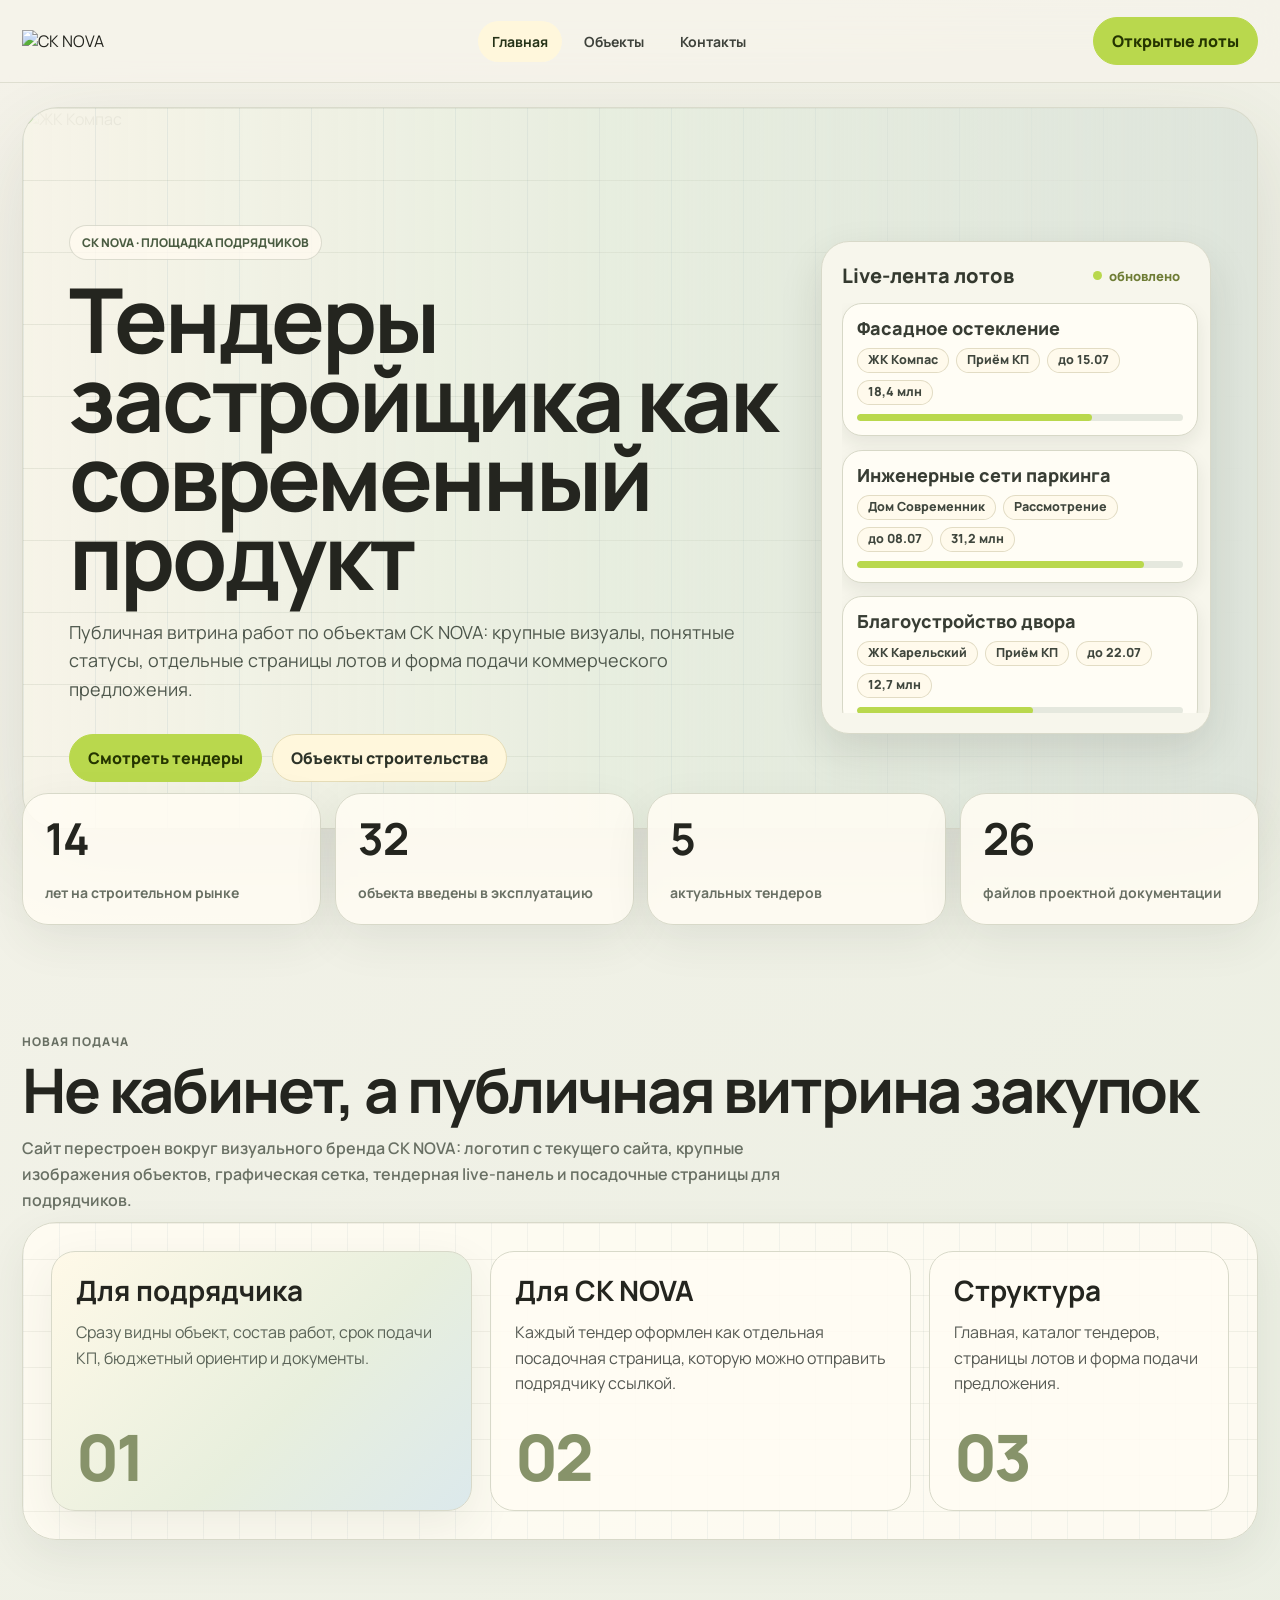
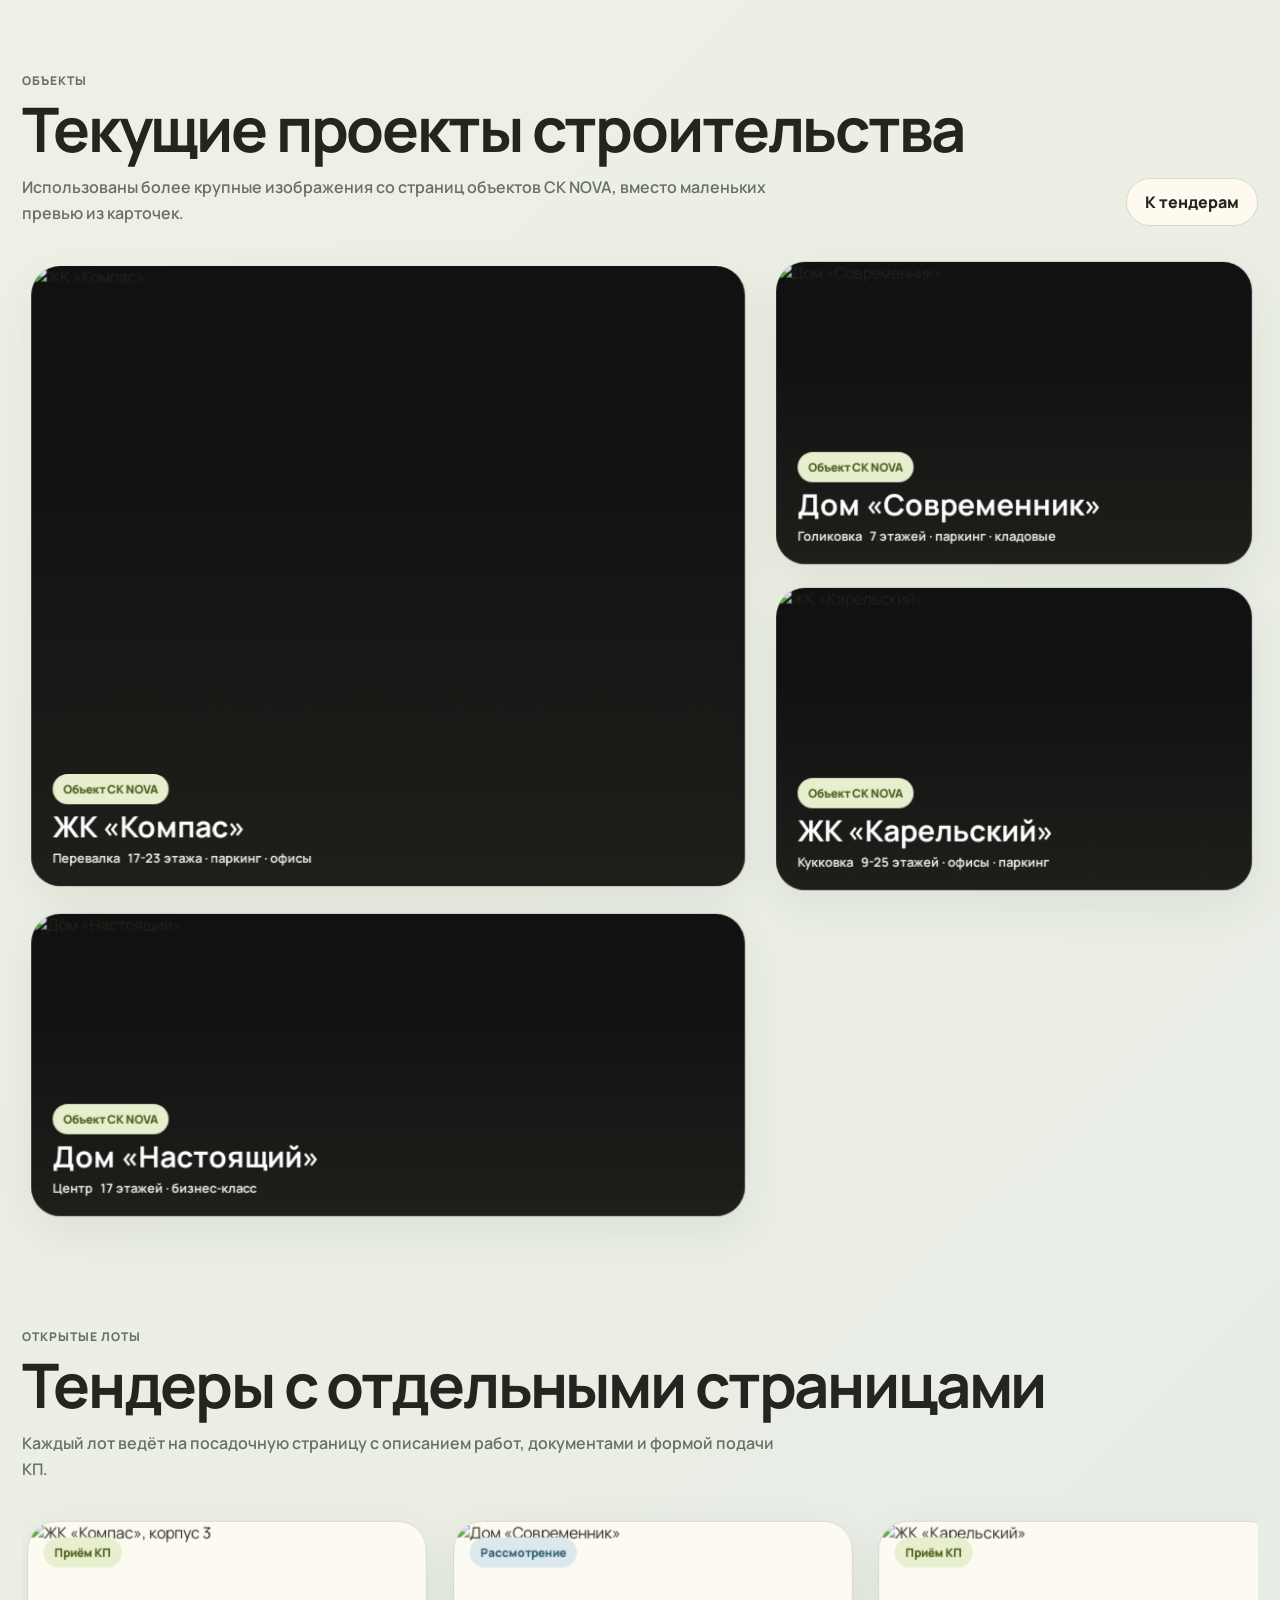
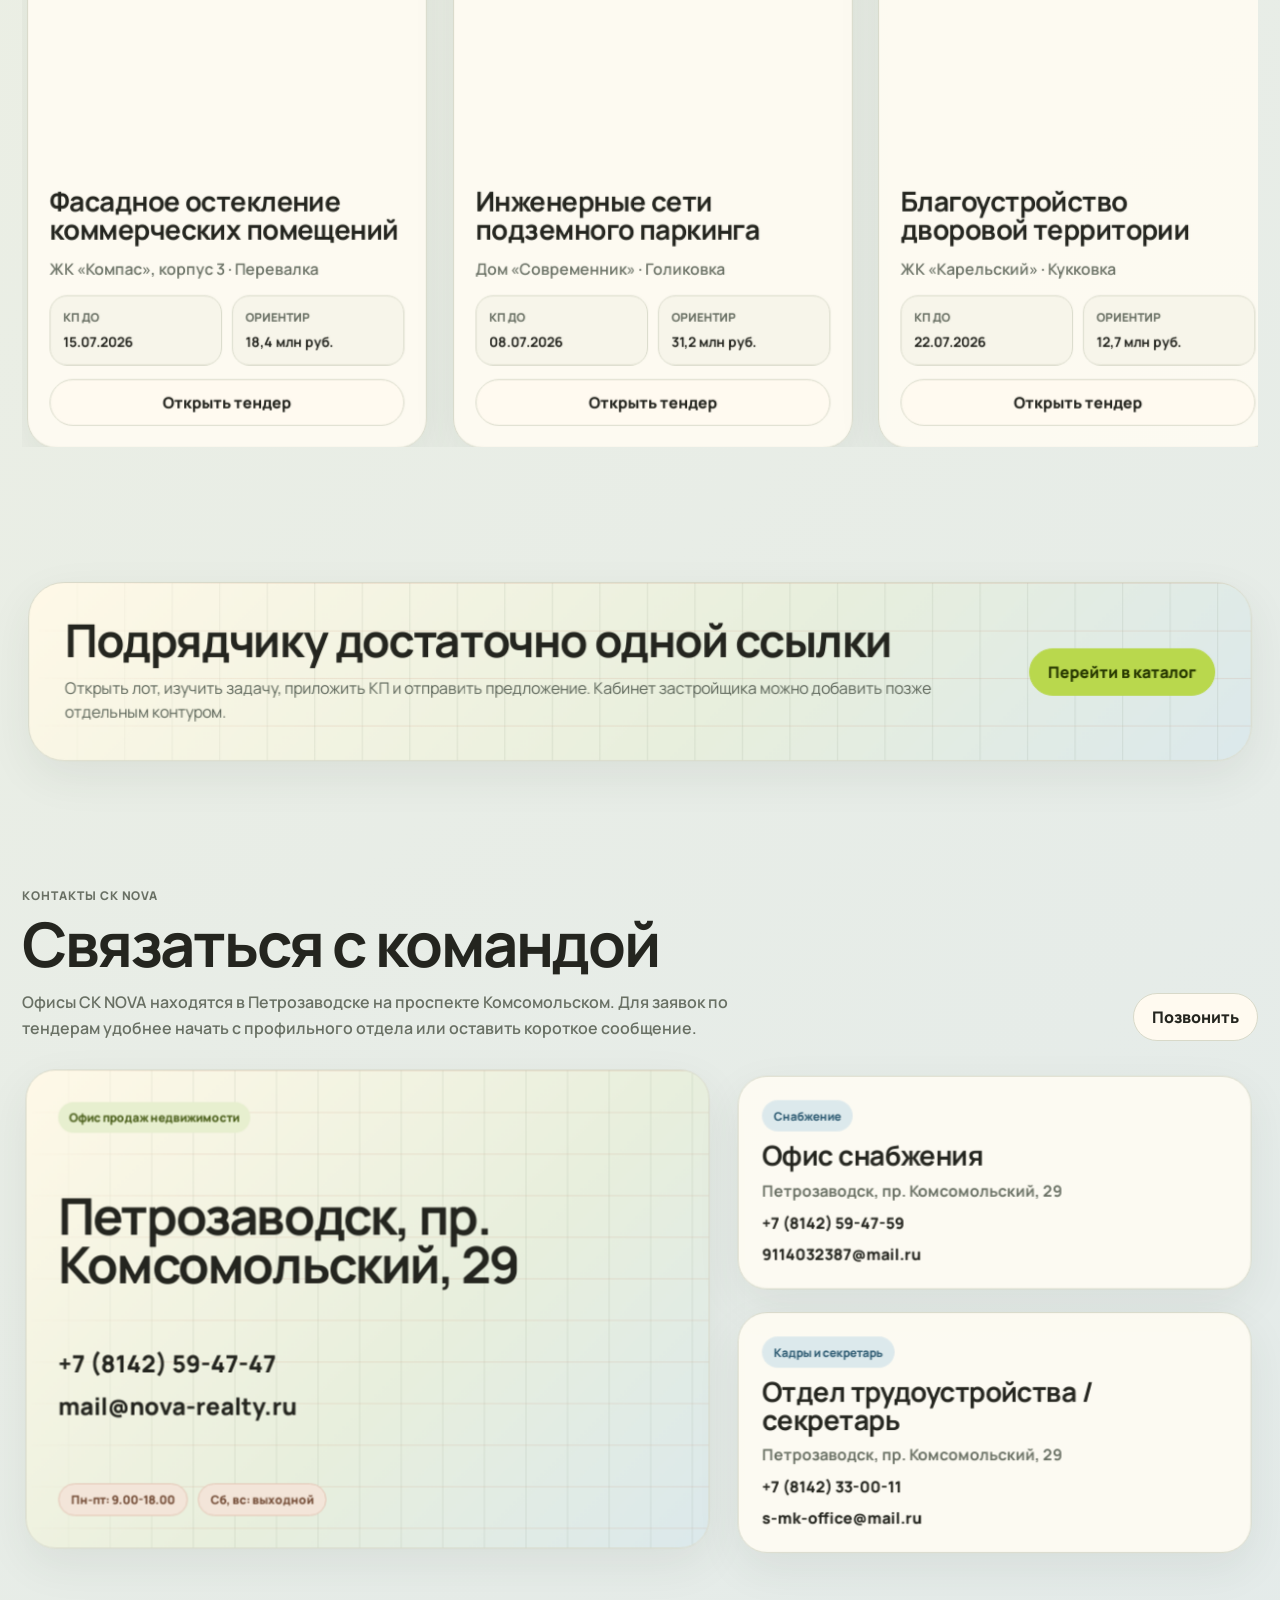
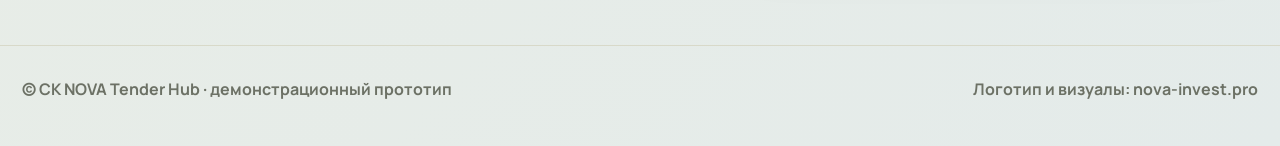
==== commit b10345a9: "Add files via upload" ====
--- a/index.html
+++ b/index.html
@@ -1 +1 @@
-<!doctype html><html lang="ru"><head><meta charset="utf-8"><meta name="viewport" content="width=device-width, initial-scale=1"><title>СК NOVA Tender Hub</title><link rel="stylesheet" href="style.css?v=5"></head><body><header class="topbar"><div class="wrap nav"><a class="brand" href="index.html?v=5"><img src="https://nova-invest.pro/local/templates/main/tpl/assets/images/static/logo--min.svg" alt="СК NOVA"></a><nav class="links"><a class="active" href="index.html?v=5">Главная</a><a href="index.html?v=5#objects">Объекты</a><a class="" href="tenders.html">Тендеры</a><a href="index.html?v=5#contacts">Контакты</a></nav><a class="btn lime" href="tenders.html">Открытые лоты</a></div></header><main><section class="hero"><div class="wrap"><div class="heroStage"><img src="https://nova-invest.pro/upload/resize_cache/iblock/e65/1024_600_2/6quq1vuqrdt77pk6a2e781jh57srbiwv.png" alt="ЖК Компас"><div class="heroContent"><div><span class="overline">СК NOVA · площадка подрядчиков</span><h1>Тендеры застройщика как современный продукт</h1><p>Публичная витрина работ по объектам СК NOVA: крупные визуалы, понятные статусы, отдельные страницы лотов и форма подачи коммерческого предложения.</p><div class="heroActions"><a class="btn lime" href="tenders.html">Смотреть тендеры</a><a class="btn glass" href="#objects">Объекты строительства</a></div></div><aside class="tenderConsole"><div class="consoleTop"><strong>Live-лента лотов</strong><span class="liveDot">обновлено</span></div><a class="consoleItem" href="tender-kompas-facade.html"><h3>Фасадное остекление</h3><div class="consoleMeta"><span>ЖК Компас</span><span>Приём КП</span><span>до 15.07</span><span>18,4 млн</span></div><div class="bar"><span style="width:72%"></span></div></a><a class="consoleItem" href="tender-sovremennik-engineering.html"><h3>Инженерные сети паркинга</h3><div class="consoleMeta"><span>Дом Современник</span><span>Рассмотрение</span><span>до 08.07</span><span>31,2 млн</span></div><div class="bar"><span style="width:88%"></span></div></a><a class="consoleItem" href="tender-karelskiy-landscape.html"><h3>Благоустройство двора</h3><div class="consoleMeta"><span>ЖК Карельский</span><span>Приём КП</span><span>до 22.07</span><span>12,7 млн</span></div><div class="bar"><span style="width:54%"></span></div></a></aside></div></div><div class="stats"><div class="stat"><strong>14</strong><span>лет на строительном рынке</span></div><div class="stat"><strong>32</strong><span>объекта введены в эксплуатацию</span></div><div class="stat"><strong>3</strong><span>актуальных тендера</span></div><div class="stat"><strong>26</strong><span>файлов проектной документации</span></div></div></div></section><section class="section"><div class="wrap"><div class="sectionHead"><div><p class="kicker">Новая подача</p><h2>Не кабинет, а публичная витрина закупок</h2><p class="lead">Сайт перестроен вокруг визуального бренда СК NOVA: логотип с текущего сайта, крупные изображения объектов, графическая сетка, тендерная live-панель и посадочные страницы для подрядчиков.</p></div></div><div class="blueprint"><div class="aboutGrid"><article class="aboutCard dark"><div><h3>Для подрядчика</h3><p>Сразу видны объект, состав работ, срок подачи КП, бюджетный ориентир и документы.</p></div><span class="num">01</span></article><article class="aboutCard"><div><h3>Для СК NOVA</h3><p>Каждый тендер оформлен как отдельная посадочная страница, которую можно отправить подрядчику ссылкой.</p></div><span class="num">02</span></article><article class="aboutCard"><div><h3>Структура</h3><p>Главная, каталог тендеров, страницы лотов и форма подачи предложения.</p></div><span class="num">03</span></article></div></div></div></section><section class="section" id="objects"><div class="wrap"><div class="sectionHead"><div><p class="kicker">Объекты</p><h2>Текущие проекты строительства</h2><p class="lead">Использованы более крупные изображения со страниц объектов СК NOVA, вместо маленьких превью из карточек.</p></div><a class="btn light" href="tenders.html">К тендерам</a></div><div class="projects"><article class="project"><img src="https://nova-invest.pro/upload/resize_cache/iblock/e65/1024_600_2/6quq1vuqrdt77pk6a2e781jh57srbiwv.png" alt="ЖК «Компас»"><div class="projectText"><span class="tag">Объект СК NOVA</span><h3>ЖК «Компас»</h3><div class="meta"><span>Перевалка</span><span>17-23 этажа · паркинг · офисы</span></div></div></article><article class="project"><img src="https://nova-invest.pro/upload/iblock/76a/80k7ekkkxqdg42o2p7lcfx5v1n9xu7e8.jpg" alt="Дом «Современник»"><div class="projectText"><span class="tag">Объект СК NOVA</span><h3>Дом «Современник»</h3><div class="meta"><span>Голиковка</span><span>7 этажей · паркинг · кладовые</span></div></div></article><article class="project"><img src="https://nova-invest.pro/upload/resize_cache/iblock/5fc/1024_600_2/tx2vuw6uej2zof083wgt3vnd35kkxk6l.png" alt="ЖК «Карельский»"><div class="projectText"><span class="tag">Объект СК NOVA</span><h3>ЖК «Карельский»</h3><div class="meta"><span>Кукковка</span><span>9-25 этажей · офисы · паркинг</span></div></div></article><article class="project"><img src="https://nova-invest.pro/upload/resize_cache/iblock/ab3/1024_600_2/cpsgk8u0yp1w1qedsxzhdbpnp6j3zukg.jpg" alt="Дом «Настоящий»"><div class="projectText"><span class="tag">Объект СК NOVA</span><h3>Дом «Настоящий»</h3><div class="meta"><span>Центр</span><span>17 этажей · бизнес-класс</span></div></div></article></div></div></section><section class="section"><div class="wrap"><div class="sectionHead"><div><p class="kicker">Открытые лоты</p><h2>Тендеры с отдельными страницами</h2><p class="lead">Каждый лот ведёт на посадочную страницу с описанием работ, документами и формой подачи КП.</p></div></div><div class="tenderGrid"><article class="tender"><div class="tenderImage"><img src="https://nova-invest.pro/upload/resize_cache/iblock/e65/1024_600_2/6quq1vuqrdt77pk6a2e781jh57srbiwv.png" alt="ЖК «Компас», корпус 3"><span class="tag">Приём КП</span></div><div class="tenderBody"><h3>Фасадное остекление коммерческих помещений</h3><p>ЖК «Компас», корпус 3 · Перевалка</p><div class="facts"><div class="fact"><span>КП до</span><strong>15.07.2026</strong></div><div class="fact"><span>Ориентир</span><strong>18,4 млн руб.</strong></div></div><a class="btn light" href="tender-kompas-facade.html">Открыть тендер</a></div></article><article class="tender"><div class="tenderImage"><img src="https://nova-invest.pro/upload/iblock/76a/80k7ekkkxqdg42o2p7lcfx5v1n9xu7e8.jpg" alt="Дом «Современник»"><span class="tag blue">Рассмотрение</span></div><div class="tenderBody"><h3>Инженерные сети подземного паркинга</h3><p>Дом «Современник» · Голиковка</p><div class="facts"><div class="fact"><span>КП до</span><strong>08.07.2026</strong></div><div class="fact"><span>Ориентир</span><strong>31,2 млн руб.</strong></div></div><a class="btn light" href="tender-sovremennik-engineering.html">Открыть тендер</a></div></article><article class="tender"><div class="tenderImage"><img src="https://nova-invest.pro/upload/resize_cache/iblock/5fc/1024_600_2/tx2vuw6uej2zof083wgt3vnd35kkxk6l.png" alt="ЖК «Карельский»"><span class="tag">Приём КП</span></div><div class="tenderBody"><h3>Благоустройство дворовой территории</h3><p>ЖК «Карельский» · Кукковка</p><div class="facts"><div class="fact"><span>КП до</span><strong>22.07.2026</strong></div><div class="fact"><span>Ориентир</span><strong>12,7 млн руб.</strong></div></div><a class="btn light" href="tender-karelskiy-landscape.html">Открыть тендер</a></div></article></div></div></section><section class="section"><div class="wrap"><div class="cta"><div><h2>Подрядчику достаточно одной ссылки</h2><p>Открыть лот, изучить задачу, приложить КП и отправить предложение. Кабинет застройщика можно добавить позже отдельным контуром.</p></div><a class="btn lime" href="tenders.html">Перейти в каталог</a></div></div></section><section class="section contactsSection" id="contacts"><div class="wrap"><div class="sectionHead"><div><p class="kicker">Контакты СК NOVA</p><h2>Связаться с командой</h2><p class="lead">Офисы СК NOVA находятся в Петрозаводске на проспекте Комсомольском. Для заявок по тендерам удобнее начать с профильного отдела или оставить короткое сообщение.</p></div><a class="btn light" href="tel:+78142594747">Позвонить</a></div><div class="contactsLayout"><article class="contactHeroCard"><span class="tag">Офис продаж недвижимости</span><h3>Петрозаводск, пр. Комсомольский, 29</h3><div class="contactMain"><a href="tel:+78142594747">+7 (8142) 59-47-47</a><a href="mailto:mail@nova-realty.ru">mail@nova-realty.ru</a></div><div class="schedule"><span>Пн-пт: 9.00-18.00</span><span>Сб, вс: выходной</span></div></article><div class="contactCards"><article class="contactCard"><span class="contactLabel">Снабжение</span><h3>Офис снабжения</h3><p>Петрозаводск, пр. Комсомольский, 29</p><a href="tel:+78142594759">+7 (8142) 59-47-59</a><a href="mailto:9114032387@mail.ru">9114032387@mail.ru</a></article><article class="contactCard"><span class="contactLabel">Кадры и секретарь</span><h3>Отдел трудоустройства / секретарь</h3><p>Петрозаводск, пр. Комсомольский, 29</p><a href="tel:+78142330011">+7 (8142) 33-00-11</a><a href="mailto:s-mk-office@mail.ru">s-mk-office@mail.ru</a></article></div></div></div></section></main><footer class="footer"><div class="wrap"><span>© СК NOVA Tender Hub · демонстрационный прототип</span><span>Логотип и визуалы: nova-invest.pro</span></div></footer><script src="nav-active.js?v=5"></script></body></html>+<!doctype html><html lang="ru"><head><meta charset="utf-8"><meta name="viewport" content="width=device-width, initial-scale=1"><title>СК NOVA Tender Hub</title><link rel="stylesheet" href="style.css?v=24"></head><body><header class="topbar"><div class="wrap nav"><a class="brand" href="index.html?v=5"><img src="https://nova-invest.pro/local/templates/main/tpl/assets/images/static/logo--min.svg" alt="СК NOVA"></a><nav class="links"><a class="active" href="index.html?v=5">Главная</a><a href="index.html?v=5#objects">Объекты</a><a href="index.html?v=5#contacts">Контакты</a></nav><a class="btn lime" href="tenders.html">Открытые лоты</a></div></header><main><section class="hero"><div class="wrap"><div class="heroStage"><img src="https://nova-invest.pro/upload/resize_cache/iblock/e65/1024_600_2/6quq1vuqrdt77pk6a2e781jh57srbiwv.png" alt="ЖК Компас"><div class="heroContent"><div><span class="overline">СК NOVA · площадка подрядчиков</span><h1>Тендеры застройщика как современный продукт</h1><p>Публичная витрина работ по объектам СК NOVA: крупные визуалы, понятные статусы, отдельные страницы лотов и форма подачи коммерческого предложения.</p><div class="heroActions"><a class="btn lime" href="tenders.html">Смотреть тендеры</a><a class="btn glass" href="#objects">Объекты строительства</a></div></div><aside class="tenderConsole"><div class="consoleTop"><strong>Live-лента лотов</strong><span class="liveDot">обновлено</span></div><div class="consoleList"><a class="consoleItem" href="tender-kompas-facade.html"><h3>Фасадное остекление</h3><div class="consoleMeta"><span>ЖК Компас</span><span>Приём КП</span><span>до 15.07</span><span>18,4 млн</span></div><div class="bar"><span style="width:72%"></span></div></a><a class="consoleItem" href="tender-sovremennik-engineering.html"><h3>Инженерные сети паркинга</h3><div class="consoleMeta"><span>Дом Современник</span><span>Рассмотрение</span><span>до 08.07</span><span>31,2 млн</span></div><div class="bar"><span style="width:88%"></span></div></a><a class="consoleItem" href="tender-karelskiy-landscape.html"><h3>Благоустройство двора</h3><div class="consoleMeta"><span>ЖК Карельский</span><span>Приём КП</span><span>до 22.07</span><span>12,7 млн</span></div><div class="bar"><span style="width:54%"></span></div></a><a class="consoleItem" href="tender-mop-finishing.html"><h3>Отделка входных групп</h3><div class="consoleMeta"><span>Дом Настоящий</span><span>Приём КП</span><span>до 29.07</span><span>9,6 млн</span></div><div class="bar"><span style="width:41%"></span></div></a><a class="consoleItem" href="tender-low-voltage-systems.html"><h3>Слаботочные системы</h3><div class="consoleMeta"><span>ЖК Компас</span><span>Подготовка</span><span>с 05.08</span><span>14,9 млн</span></div><div class="bar"><span style="width:24%"></span></div></a></div></aside></div></div><div class="stats"><div class="stat"><strong>14</strong><span>лет на строительном рынке</span></div><div class="stat"><strong>32</strong><span>объекта введены в эксплуатацию</span></div><div class="stat"><strong>5</strong><span>актуальных тендеров</span></div><div class="stat"><strong>26</strong><span>файлов проектной документации</span></div></div></div></section><section class="section"><div class="wrap"><div class="sectionHead"><div><p class="kicker">Новая подача</p><h2>Не кабинет, а публичная витрина закупок</h2><p class="lead">Сайт перестроен вокруг визуального бренда СК NOVA: логотип с текущего сайта, крупные изображения объектов, графическая сетка, тендерная live-панель и посадочные страницы для подрядчиков.</p></div></div><div class="blueprint"><div class="aboutGrid"><article class="aboutCard dark"><div><h3>Для подрядчика</h3><p>Сразу видны объект, состав работ, срок подачи КП, бюджетный ориентир и документы.</p></div><span class="num">01</span></article><article class="aboutCard"><div><h3>Для СК NOVA</h3><p>Каждый тендер оформлен как отдельная посадочная страница, которую можно отправить подрядчику ссылкой.</p></div><span class="num">02</span></article><article class="aboutCard"><div><h3>Структура</h3><p>Главная, каталог тендеров, страницы лотов и форма подачи предложения.</p></div><span class="num">03</span></article></div></div></div></section><section class="section" id="objects"><div class="wrap"><div class="sectionHead"><div><p class="kicker">Объекты</p><h2>Текущие проекты строительства</h2><p class="lead">Использованы более крупные изображения со страниц объектов СК NOVA, вместо маленьких превью из карточек.</p></div><a class="btn light" href="tenders.html">К тендерам</a></div><div class="projects"><article class="project"><img src="https://nova-invest.pro/upload/resize_cache/iblock/e65/1024_600_2/6quq1vuqrdt77pk6a2e781jh57srbiwv.png" alt="ЖК «Компас»"><div class="projectText"><span class="tag">Объект СК NOVA</span><h3>ЖК «Компас»</h3><div class="meta"><span>Перевалка</span><span>17-23 этажа · паркинг · офисы</span></div></div></article><article class="project"><img src="https://nova-invest.pro/upload/iblock/76a/80k7ekkkxqdg42o2p7lcfx5v1n9xu7e8.jpg" alt="Дом «Современник»"><div class="projectText"><span class="tag">Объект СК NOVA</span><h3>Дом «Современник»</h3><div class="meta"><span>Голиковка</span><span>7 этажей · паркинг · кладовые</span></div></div></article><article class="project"><img src="https://nova-invest.pro/upload/resize_cache/iblock/5fc/1024_600_2/tx2vuw6uej2zof083wgt3vnd35kkxk6l.png" alt="ЖК «Карельский»"><div class="projectText"><span class="tag">Объект СК NOVA</span><h3>ЖК «Карельский»</h3><div class="meta"><span>Кукковка</span><span>9-25 этажей · офисы · паркинг</span></div></div></article><article class="project"><img src="https://nova-invest.pro/upload/resize_cache/iblock/ab3/1024_600_2/cpsgk8u0yp1w1qedsxzhdbpnp6j3zukg.jpg" alt="Дом «Настоящий»"><div class="projectText"><span class="tag">Объект СК NOVA</span><h3>Дом «Настоящий»</h3><div class="meta"><span>Центр</span><span>17 этажей · бизнес-класс</span></div></div></article></div></div></section><section class="section"><div class="wrap"><div class="sectionHead"><div><p class="kicker">Открытые лоты</p><h2>Тендеры с отдельными страницами</h2><p class="lead">Каждый лот ведёт на посадочную страницу с описанием работ, документами и формой подачи КП.</p></div></div><div class="tenderGrid"><article class="tender"><div class="tenderImage"><img src="https://nova-invest.pro/upload/resize_cache/iblock/e65/1024_600_2/6quq1vuqrdt77pk6a2e781jh57srbiwv.png" alt="ЖК «Компас», корпус 3"><span class="tag">Приём КП</span></div><div class="tenderBody"><h3>Фасадное остекление коммерческих помещений</h3><p>ЖК «Компас», корпус 3 · Перевалка</p><div class="facts"><div class="fact"><span>КП до</span><strong>15.07.2026</strong></div><div class="fact"><span>Ориентир</span><strong>18,4 млн руб.</strong></div></div><a class="btn light" href="tender-kompas-facade.html">Открыть тендер</a></div></article><article class="tender"><div class="tenderImage"><img src="https://nova-invest.pro/upload/iblock/76a/80k7ekkkxqdg42o2p7lcfx5v1n9xu7e8.jpg" alt="Дом «Современник»"><span class="tag blue">Рассмотрение</span></div><div class="tenderBody"><h3>Инженерные сети подземного паркинга</h3><p>Дом «Современник» · Голиковка</p><div class="facts"><div class="fact"><span>КП до</span><strong>08.07.2026</strong></div><div class="fact"><span>Ориентир</span><strong>31,2 млн руб.</strong></div></div><a class="btn light" href="tender-sovremennik-engineering.html">Открыть тендер</a></div></article><article class="tender"><div class="tenderImage"><img src="https://nova-invest.pro/upload/resize_cache/iblock/5fc/1024_600_2/tx2vuw6uej2zof083wgt3vnd35kkxk6l.png" alt="ЖК «Карельский»"><span class="tag">Приём КП</span></div><div class="tenderBody"><h3>Благоустройство дворовой территории</h3><p>ЖК «Карельский» · Кукковка</p><div class="facts"><div class="fact"><span>КП до</span><strong>22.07.2026</strong></div><div class="fact"><span>Ориентир</span><strong>12,7 млн руб.</strong></div></div><a class="btn light" href="tender-karelskiy-landscape.html">Открыть тендер</a></div></article><article class="tender"><div class="tenderImage"><img src="https://nova-invest.pro/upload/resize_cache/iblock/ab3/1024_600_2/cpsgk8u0yp1w1qedsxzhdbpnp6j3zukg.jpg" alt="Дом «Настоящий», входные группы"><span class="tag">Приём КП</span></div><div class="tenderBody"><h3>Внутренняя отделка МОП и входных групп</h3><p>Дом «Настоящий» · Центр</p><div class="facts"><div class="fact"><span>КП до</span><strong>29.07.2026</strong></div><div class="fact"><span>Ориентир</span><strong>9,6 млн руб.</strong></div></div><a class="btn light" href="tender-mop-finishing.html">Открыть тендер</a></div></article><article class="tender"><div class="tenderImage"><img src="https://nova-invest.pro/upload/iblock/76a/80k7ekkkxqdg42o2p7lcfx5v1n9xu7e8.jpg" alt="ЖК «Компас», слаботочные системы"><span class="tag blue">Подготовка</span></div><div class="tenderBody"><h3>Слаботочные системы и диспетчеризация</h3><p>ЖК «Компас», корпус 4 · Перевалка</p><div class="facts"><div class="fact"><span>Старт КП</span><strong>05.08.2026</strong></div><div class="fact"><span>Ориентир</span><strong>14,9 млн руб.</strong></div></div><a class="btn light" href="tender-low-voltage-systems.html">Открыть тендер</a></div></article></div></div></section><section class="section"><div class="wrap"><div class="cta"><div><h2>Подрядчику достаточно одной ссылки</h2><p>Открыть лот, изучить задачу, приложить КП и отправить предложение. Кабинет застройщика можно добавить позже отдельным контуром.</p></div><a class="btn lime" href="tenders.html">Перейти в каталог</a></div></div></section><section class="section contactsSection" id="contacts"><div class="wrap"><div class="sectionHead"><div><p class="kicker">Контакты СК NOVA</p><h2>Связаться с командой</h2><p class="lead">Офисы СК NOVA находятся в Петрозаводске на проспекте Комсомольском. Для заявок по тендерам удобнее начать с профильного отдела или оставить короткое сообщение.</p></div><a class="btn light" href="tel:+78142594747">Позвонить</a></div><div class="contactsLayout"><article class="contactHeroCard"><span class="tag">Офис продаж недвижимости</span><h3>Петрозаводск, пр. Комсомольский, 29</h3><div class="contactMain"><a href="tel:+78142594747">+7 (8142) 59-47-47</a><a href="mailto:mail@nova-realty.ru">mail@nova-realty.ru</a></div><div class="schedule"><span>Пн-пт: 9.00-18.00</span><span>Сб, вс: выходной</span></div></article><div class="contactCards"><article class="contactCard"><span class="contactLabel">Снабжение</span><h3>Офис снабжения</h3><p>Петрозаводск, пр. Комсомольский, 29</p><a href="tel:+78142594759">+7 (8142) 59-47-59</a><a href="mailto:9114032387@mail.ru">9114032387@mail.ru</a></article><article class="contactCard"><span class="contactLabel">Кадры и секретарь</span><h3>Отдел трудоустройства / секретарь</h3><p>Петрозаводск, пр. Комсомольский, 29</p><a href="tel:+78142330011">+7 (8142) 33-00-11</a><a href="mailto:s-mk-office@mail.ru">s-mk-office@mail.ru</a></article></div></div></div></section></main><footer class="footer"><div class="wrap"><span>© СК NOVA Tender Hub · демонстрационный прототип</span><span>Логотип и визуалы: nova-invest.pro</span></div></footer><script src="nav-active.js?v=24"></script></body></html>
--- a/style.css
+++ b/style.css
@@ -1,6 +1,6 @@
 
 @import url('https://fonts.googleapis.com/css2?family=Manrope:wght@400;500;600;700;800&display=swap');
-:root{--ink:#141512;--muted:#6f726b;--line:#dedfd7;--paper:#fff;--mist:#f3f4ee;--night:#141713;--lime:#b8dc31;--limeText:#203100;--blue:#2c72bc;--coral:#ef7b45;--steel:#dfe6ea;--shadow:0 28px 90px rgba(20,21,18,.14);--soft:0 16px 46px rgba(20,21,18,.09);font-family:Manrope,Arial,sans-serif}*{box-sizing:border-box}html{scroll-behavior:smooth}body{margin:0;background:var(--mist);color:var(--ink)}a{text-decoration:none;color:inherit}img{display:block;max-width:100%}button,input,textarea,select{font:inherit}.wrap{width:min(1320px,calc(100% - 44px));margin:0 auto}.topbar{position:sticky;top:0;z-index:50;background:rgba(243,244,238,.78);backdrop-filter:blur(22px);border-bottom:1px solid rgba(222,223,215,.76)}.nav{min-height:82px;display:grid;grid-template-columns:auto 1fr auto;gap:24px;align-items:center}.brand{display:flex;align-items:center;gap:14px}.brand img{width:122px;height:auto}.links{display:flex;gap:8px;justify-content:center}.links a{padding:11px 14px;border-radius:999px;color:#3e423b;font-weight:700;font-size:14px}.links a:hover,.links a.active{background:#fff}.btn{display:inline-flex;align-items:center;justify-content:center;min-height:48px;border-radius:999px;border:1px solid var(--ink);background:var(--ink);color:#fff;padding:12px 18px;font-weight:800;white-space:nowrap;cursor:pointer}.btn.lime{background:var(--lime);border-color:var(--lime);color:var(--limeText)}.btn.light{background:#fff;color:var(--ink);border-color:var(--line)}.btn.glass{background:rgba(255,255,255,.14);border-color:rgba(255,255,255,.28);color:#fff;backdrop-filter:blur(14px)}.hero{padding:24px 0 34px}.heroStage{position:relative;min-height:720px;border-radius:36px;overflow:hidden;background:var(--night);box-shadow:var(--shadow)}.heroStage:before{content:"";position:absolute;inset:0;background:linear-gradient(90deg,rgba(13,15,12,.94),rgba(13,15,12,.67) 45%,rgba(13,15,12,.12));z-index:1}.heroStage:after{content:"";position:absolute;inset:0;background-image:linear-gradient(rgba(255,255,255,.09) 1px,transparent 1px),linear-gradient(90deg,rgba(255,255,255,.08) 1px,transparent 1px);background-size:72px 72px;mask-image:linear-gradient(90deg,#000 0%,rgba(0,0,0,.65) 55%,transparent 100%);z-index:2}.heroStage>img{position:absolute;inset:0;width:100%;height:100%;object-fit:cover;filter:saturate(1.04) contrast(1.02)}.heroContent{position:relative;z-index:3;min-height:720px;padding:46px;display:grid;grid-template-columns:minmax(0,1fr) 390px;gap:32px;align-items:end;color:#fff}.overline{display:inline-flex;width:max-content;min-height:34px;align-items:center;border:1px solid rgba(255,255,255,.24);background:rgba(255,255,255,.12);border-radius:999px;padding:8px 12px;color:#eef0e9;font-size:12px;font-weight:800;text-transform:uppercase}.hero h1{max-width:860px;margin:20px 0 0;font-size:clamp(48px,7vw,108px);line-height:.88;letter-spacing:-.035em}.hero p{max-width:720px;margin:22px 0 0;color:#e8ebe2;font-size:18px;line-height:1.6}.heroActions{display:flex;gap:10px;flex-wrap:wrap;margin-top:30px}.tenderConsole{align-self:stretch;background:rgba(255,255,255,.12);border:1px solid rgba(255,255,255,.24);backdrop-filter:blur(18px);border-radius:28px;padding:20px;display:grid;gap:14px;align-content:start}.consoleTop{display:flex;justify-content:space-between;gap:12px;align-items:center}.consoleTop strong{font-size:20px}.liveDot{display:inline-flex;align-items:center;gap:7px;color:#e7f7bc;font-size:13px;font-weight:800}.liveDot:before{content:"";width:9px;height:9px;border-radius:50%;background:var(--lime)}.consoleItem{border-radius:20px;background:rgba(255,255,255,.16);border:1px solid rgba(255,255,255,.20);padding:14px;display:grid;gap:9px}.consoleItem h3{margin:0;font-size:17px;line-height:1.15}.consoleMeta{display:flex;gap:6px;flex-wrap:wrap;color:#eef2e7;font-size:12px;align-items:center}.consoleMeta span{display:inline-flex;align-items:center;min-height:24px;border-radius:999px;padding:4px 9px;background:rgba(255,250,235,.88);border:1px solid rgba(225,219,194,.95);color:#3f463d;line-height:1;font-weight:800;box-shadow:0 4px 12px rgba(31,36,28,.06)}.consoleMeta span:first-child{background:rgba(255,250,235,.88);color:#3f463d;border-color:rgba(225,219,194,.95)}.consoleMeta span:not(:first-child){background:rgba(255,250,235,.88);color:#3f463d;border-color:rgba(225,219,194,.95)}.consoleItem .bar{height:7px;border-radius:999px;background:rgba(255,255,255,.22);overflow:hidden}.consoleItem .bar span{display:block;height:100%;background:var(--lime);border-radius:999px}.stats{display:grid;grid-template-columns:repeat(4,1fr);gap:14px;margin-top:-36px;position:relative;z-index:4}.stat{min-height:132px;border:1px solid var(--line);border-radius:26px;background:rgba(255,255,255,.92);box-shadow:var(--soft);padding:22px;display:grid;align-content:space-between}.stat strong{font-size:44px;line-height:1;letter-spacing:-.03em}.stat span{color:var(--muted);font-weight:700;font-size:14px}.section{padding:58px 0}.sectionHead{display:grid;grid-template-columns:minmax(0,1fr) auto;gap:24px;align-items:end;margin-bottom:24px}.kicker{margin:0 0 12px;color:var(--muted);font-size:12px;letter-spacing:.08em;text-transform:uppercase;font-weight:900}.section h2{margin:0;font-size:clamp(36px,4.8vw,72px);line-height:.92;letter-spacing:-.035em}.lead{margin:16px 0 0;color:var(--muted);max-width:760px;line-height:1.65;font-weight:600}.blueprint{position:relative;border-radius:34px;background:#fff;border:1px solid var(--line);box-shadow:var(--soft);overflow:hidden}.blueprint:before{content:"";position:absolute;inset:0;background-image:linear-gradient(rgba(44,114,188,.10) 1px,transparent 1px),linear-gradient(90deg,rgba(44,114,188,.10) 1px,transparent 1px);background-size:36px 36px;opacity:.75}.aboutGrid{position:relative;z-index:1;padding:28px;display:grid;grid-template-columns:1fr 1fr 300px;gap:18px}.aboutCard{border-radius:24px;background:rgba(255,255,255,.82);border:1px solid var(--line);padding:24px;min-height:260px;display:grid;align-content:space-between}.aboutCard.dark{background:var(--night);color:#fff}.aboutCard h3{margin:0;font-size:28px;line-height:1}.aboutCard p{margin:16px 0 0;color:#555953;line-height:1.6}.aboutCard.dark p{color:#dfe3d7}.num{font-size:64px;line-height:.9;font-weight:900;letter-spacing:-.05em}.projects{display:grid;grid-template-columns:1.2fr .8fr;grid-auto-rows:310px;gap:16px}.project{position:relative;border-radius:30px;overflow:hidden;background:#111;box-shadow:var(--soft);min-height:310px}.project:nth-child(1){grid-row:span 2}.project img{width:100%;height:100%;object-fit:cover}.project:after{content:"";position:absolute;inset:0;background:linear-gradient(180deg,transparent 35%,rgba(0,0,0,.78))}.projectText{position:absolute;z-index:1;left:22px;right:22px;bottom:20px;color:#fff}.projectText h3{margin:8px 0 8px;font-size:30px;line-height:1}.tag{display:inline-flex;width:max-content;min-height:30px;align-items:center;border-radius:999px;padding:7px 11px;background:#eaf6bd;color:#38570c;font-size:12px;font-weight:900}.tag.blue{background:#ddecfb;color:#1e568d}.tag.coral{background:#ffe0d0;color:#9b3f17}.projectText .meta{color:#eceee8}.tenderGrid{display:grid;grid-template-columns:repeat(3,1fr);gap:16px}.tender{border-radius:30px;overflow:hidden;background:#fff;border:1px solid var(--line);box-shadow:var(--soft);display:grid;grid-template-rows:250px auto}.tenderImage{position:relative;overflow:hidden}.tenderImage img{width:100%;height:100%;object-fit:cover;transition:.3s transform}.tender:hover img{transform:scale(1.04)}.tenderImage .tag{position:absolute;left:16px;top:16px}.tenderBody{padding:22px;display:grid;gap:14px}.tenderBody h3{margin:0;font-size:28px;line-height:1.04;letter-spacing:-.02em}.tenderBody p{margin:0;color:var(--muted);line-height:1.55;font-weight:600}.meta{display:flex;gap:8px;flex-wrap:wrap;color:var(--muted);font-size:13px;font-weight:700}.facts{display:grid;grid-template-columns:repeat(2,1fr);gap:10px}.fact{border:1px solid var(--line);border-radius:18px;background:#f8f9f4;padding:13px}.fact span{display:block;color:var(--muted);font-size:12px;margin-bottom:5px;font-weight:800;text-transform:uppercase}.fact strong{font-size:14px}.cta{border-radius:36px;background:var(--night);color:#fff;padding:36px;display:grid;grid-template-columns:minmax(0,1fr) auto;gap:24px;align-items:center;box-shadow:var(--shadow);position:relative;overflow:hidden}.cta:before{content:"";position:absolute;inset:0;background-image:linear-gradient(rgba(184,220,49,.14) 1px,transparent 1px),linear-gradient(90deg,rgba(184,220,49,.13) 1px,transparent 1px);background-size:48px 48px;mask-image:linear-gradient(90deg,transparent,black 35%,black 100%)}.cta>*{position:relative}.cta h2{margin:0;font-size:46px;line-height:.95;letter-spacing:-.03em}.cta p{margin:14px 0 0;color:#dfe3d7;line-height:1.55}.pageHero{padding:34px 0 26px}.pagePanel{border-radius:36px;background:var(--night);color:#fff;padding:40px;box-shadow:var(--shadow);position:relative;overflow:hidden}.pagePanel:before{content:"";position:absolute;inset:0;background-image:linear-gradient(rgba(255,255,255,.08) 1px,transparent 1px),linear-gradient(90deg,rgba(255,255,255,.08) 1px,transparent 1px);background-size:52px 52px;opacity:.55}.pagePanel>*{position:relative}.pagePanel h1{margin:18px 0 0;font-size:clamp(48px,6vw,88px);line-height:.9;letter-spacing:-.04em}.pagePanel p{max-width:820px;color:#dde1d6;line-height:1.6}.filters{display:grid;grid-template-columns:minmax(240px,1fr) 190px 190px auto;gap:10px;margin-top:24px}.filters input,.filters select{min-height:50px;border-radius:999px;border:1px solid rgba(255,255,255,.22);background:rgba(255,255,255,.10);color:#fff;padding:12px 16px;outline:0}.filters option{color:#111}.rows{display:grid;gap:18px}.row{display:grid;grid-template-columns:360px minmax(0,1fr) 230px;gap:20px;border-radius:32px;background:#fff;border:1px solid var(--line);box-shadow:var(--soft);overflow:hidden}.rowPic{position:relative;min-height:310px}.rowPic img{width:100%;height:100%;object-fit:cover}.rowContent{padding:24px;display:grid;gap:14px;align-content:start}.rowContent h2{margin:0;font-size:34px;line-height:1;letter-spacing:-.03em}.rowContent p{margin:0;color:var(--muted);line-height:1.6;font-weight:600}.rowActions{padding:24px;display:grid;align-content:center;gap:10px}.tenderHero{padding:24px 0 0}.tenderStage{position:relative;min-height:660px;border-radius:36px;overflow:hidden;background:#111;box-shadow:var(--shadow)}.tenderStage img{position:absolute;inset:0;width:100%;height:100%;object-fit:cover}.tenderStage:before{content:"";position:absolute;inset:0;z-index:1;background:linear-gradient(90deg,rgba(13,15,12,.92),rgba(13,15,12,.63) 52%,rgba(13,15,12,.10))}.tenderStage:after{content:"";position:absolute;inset:0;z-index:2;background-image:linear-gradient(rgba(255,255,255,.08) 1px,transparent 1px),linear-gradient(90deg,rgba(255,255,255,.08) 1px,transparent 1px);background-size:64px 64px;mask-image:linear-gradient(90deg,#000,transparent 85%)}.tenderCopy{position:relative;z-index:3;min-height:660px;padding:44px;display:grid;align-content:end;color:#fff}.tenderCopy h1{max-width:930px;margin:18px 0 0;font-size:clamp(46px,6vw,92px);line-height:.9;letter-spacing:-.04em}.tenderCopy p{max-width:780px;color:#e8ebe2;line-height:1.6;font-size:17px}.detailLayout{display:grid;grid-template-columns:minmax(0,1fr) 430px;gap:18px;align-items:start}.content,.offer{border-radius:32px;background:#fff;border:1px solid var(--line);box-shadow:var(--soft)}.content{padding:30px}.content h2{margin:0 0 18px;font-size:38px;letter-spacing:-.03em;line-height:1}.content p,.content li{color:#3f433c;line-height:1.7;font-weight:600}.content ul{padding-left:22px}.docGrid{display:grid;grid-template-columns:repeat(3,1fr);gap:12px;margin-top:14px}.doc{border:1px solid var(--line);border-radius:20px;background:#f8f9f4;padding:15px;display:grid;grid-template-columns:44px 1fr;gap:12px;align-items:center}.docIcon{height:52px;border-radius:14px;background:var(--night);color:#fff;display:grid;place-items:center;font-size:11px;font-weight:900}.doc small{display:block;color:var(--muted);margin-top:4px}.offer{position:sticky;top:104px;padding:24px;display:grid;gap:14px}.offer h2{margin:0;font-size:32px;line-height:1}.offer p{margin:0;color:var(--muted);line-height:1.55;font-weight:600}.offer input,.offer textarea{width:100%;min-height:50px;border:1px solid var(--line);border-radius:16px;background:#f8f9f4;padding:12px 14px;outline:0}.offer textarea{min-height:120px;resize:vertical}.upload{border:1px dashed #aeb5a6;border-radius:20px;background:#f8f9f4;padding:18px;text-align:center;color:var(--muted);font-weight:700}.footer{margin-top:54px;padding:32px 0 46px;border-top:1px solid var(--line);color:var(--muted);font-weight:700}.footer .wrap{display:flex;gap:16px;justify-content:space-between;flex-wrap:wrap}@media(max-width:1120px){.heroContent,.detailLayout{grid-template-columns:1fr}.tenderConsole{align-self:auto}.aboutGrid{grid-template-columns:1fr}.projects{grid-template-columns:1fr;grid-auto-rows:auto}.project,.project:nth-child(1){grid-row:auto;height:360px}.tenderGrid{grid-template-columns:1fr 1fr}.filters{grid-template-columns:1fr 1fr}.row{grid-template-columns:280px minmax(0,1fr)}.rowActions{grid-column:1/-1;grid-template-columns:1fr 1fr}.offer{position:static}}@media(max-width:760px){.wrap{width:min(100% - 28px,1320px)}.nav{grid-template-columns:1fr;gap:12px;padding:14px 0}.links{justify-content:flex-start;overflow:auto}.btn{width:100%}.heroStage,.heroContent,.tenderStage,.tenderCopy{min-height:760px}.heroContent,.tenderCopy{padding:24px}.stats,.tenderGrid,.facts,.docGrid,.filters{grid-template-columns:1fr}.sectionHead,.cta{grid-template-columns:1fr}.row{grid-template-columns:1fr}.rowPic{min-height:250px}.rowActions{grid-template-columns:1fr}.aboutCard{min-height:220px}}
+:root{--ink:#141512;--muted:#6f726b;--line:#dedfd7;--paper:#fff;--mist:#f3f4ee;--night:#141713;--lime:#b8dc31;--limeText:#203100;--blue:#2c72bc;--coral:#ef7b45;--steel:#dfe6ea;--shadow:0 28px 90px rgba(20,21,18,.14);--soft:0 16px 46px rgba(20,21,18,.09);font-family:Manrope,Arial,sans-serif}*{box-sizing:border-box}html{scroll-behavior:smooth}body{margin:0;background:var(--mist);color:var(--ink)}a{text-decoration:none;color:inherit}img{display:block;max-width:100%}button,input,textarea,select{font:inherit}.wrap{width:min(1320px,calc(100% - 44px));margin:0 auto}.topbar{position:sticky;top:0;z-index:50;background:rgba(243,244,238,.78);backdrop-filter:blur(22px);border-bottom:1px solid rgba(222,223,215,.76)}.nav{min-height:82px;display:grid;grid-template-columns:auto 1fr auto;gap:24px;align-items:center}.brand{display:flex;align-items:center;gap:14px}.brand img{width:122px;height:auto}.links{display:flex;gap:8px;justify-content:center}.links a{padding:11px 14px;border-radius:999px;color:#3e423b;font-weight:700;font-size:14px}.links a:hover,.links a.active{background:#fff}.btn{display:inline-flex;align-items:center;justify-content:center;min-height:48px;border-radius:999px;border:1px solid var(--ink);background:var(--ink);color:#fff;padding:12px 18px;font-weight:800;white-space:nowrap;cursor:pointer}.btn.lime{background:var(--lime);border-color:var(--lime);color:var(--limeText)}.btn.light{background:#fff;color:var(--ink);border-color:var(--line)}.btn.glass{background:rgba(255,255,255,.14);border-color:rgba(255,255,255,.28);color:#fff;backdrop-filter:blur(14px)}.hero{padding:24px 0 34px}.heroStage{position:relative;min-height:720px;border-radius:36px;overflow:hidden;background:var(--night);box-shadow:var(--shadow)}.heroStage:before{content:"";position:absolute;inset:0;background:linear-gradient(90deg,rgba(13,15,12,.94),rgba(13,15,12,.67) 45%,rgba(13,15,12,.12));z-index:1}.heroStage:after{content:"";position:absolute;inset:0;background-image:linear-gradient(rgba(255,255,255,.09) 1px,transparent 1px),linear-gradient(90deg,rgba(255,255,255,.08) 1px,transparent 1px);background-size:72px 72px;mask-image:linear-gradient(90deg,#000 0%,rgba(0,0,0,.65) 55%,transparent 100%);z-index:2}.heroStage>img{position:absolute;inset:0;width:100%;height:100%;object-fit:cover;filter:saturate(1.04) contrast(1.02)}.heroContent{position:relative;z-index:3;min-height:720px;padding:46px;display:grid;grid-template-columns:minmax(0,1fr) 390px;gap:32px;align-items:end;color:#fff}.overline{display:inline-flex;width:max-content;min-height:34px;align-items:center;border:1px solid rgba(255,255,255,.24);background:rgba(255,255,255,.12);border-radius:999px;padding:8px 12px;color:#eef0e9;font-size:12px;font-weight:800;text-transform:uppercase}.hero h1{max-width:860px;margin:20px 0 0;font-size:clamp(48px,7vw,108px);line-height:.88;letter-spacing:-.035em}.hero p{max-width:720px;margin:22px 0 0;color:#e8ebe2;font-size:18px;line-height:1.6}.heroActions{display:flex;gap:10px;flex-wrap:wrap;margin-top:30px}.tenderConsole{align-self:end;max-height:500px;margin-bottom:48px;overflow-y:auto;overscroll-behavior:contain;scrollbar-gutter:stable;background:rgba(255,255,255,.12);border:1px solid rgba(255,255,255,.24);backdrop-filter:blur(18px);border-radius:28px;padding:20px;display:grid;gap:14px;align-content:start}.consoleTop{display:flex;justify-content:space-between;gap:12px;align-items:center}.consoleTop strong{font-size:20px}.liveDot{display:inline-flex;align-items:center;gap:7px;color:#e7f7bc;font-size:13px;font-weight:800}.liveDot:before{content:"";width:9px;height:9px;border-radius:50%;background:var(--lime)}.consoleItem{border-radius:20px;background:rgba(255,255,255,.16);border:1px solid rgba(255,255,255,.20);padding:14px;display:grid;gap:9px}.consoleItem h3{margin:0;font-size:17px;line-height:1.15}.consoleMeta{display:flex;gap:6px;flex-wrap:wrap;color:#eef2e7;font-size:12px;align-items:center}.consoleMeta span{display:inline-flex;align-items:center;min-height:24px;border-radius:999px;padding:4px 9px;background:rgba(255,250,235,.88);border:1px solid rgba(225,219,194,.95);color:#3f463d;line-height:1;font-weight:800;box-shadow:0 4px 12px rgba(31,36,28,.06)}.consoleMeta span:first-child{background:rgba(255,250,235,.88);color:#3f463d;border-color:rgba(225,219,194,.95)}.consoleMeta span:not(:first-child){background:rgba(255,250,235,.88);color:#3f463d;border-color:rgba(225,219,194,.95)}.consoleItem .bar{height:7px;border-radius:999px;background:rgba(255,255,255,.22);overflow:hidden}.consoleItem .bar span{display:block;height:100%;background:var(--lime);border-radius:999px}.stats{display:grid;grid-template-columns:repeat(4,1fr);gap:14px;margin-top:-36px;position:relative;z-index:4}.stat{min-height:132px;border:1px solid var(--line);border-radius:26px;background:rgba(255,255,255,.92);box-shadow:var(--soft);padding:22px;display:grid;align-content:space-between}.stat strong{font-size:44px;line-height:1;letter-spacing:-.03em}.stat span{color:var(--muted);font-weight:700;font-size:14px}.section{padding:58px 0}.sectionHead{display:grid;grid-template-columns:minmax(0,1fr) auto;gap:24px;align-items:end;margin-bottom:24px}.kicker{margin:0 0 12px;color:var(--muted);font-size:12px;letter-spacing:.08em;text-transform:uppercase;font-weight:900}.section h2{margin:0;font-size:clamp(36px,4.8vw,72px);line-height:.92;letter-spacing:-.035em}.lead{margin:16px 0 0;color:var(--muted);max-width:760px;line-height:1.65;font-weight:600}.blueprint{position:relative;border-radius:34px;background:#fff;border:1px solid var(--line);box-shadow:var(--soft);overflow:hidden}.blueprint:before{content:"";position:absolute;inset:0;background-image:linear-gradient(rgba(44,114,188,.10) 1px,transparent 1px),linear-gradient(90deg,rgba(44,114,188,.10) 1px,transparent 1px);background-size:36px 36px;opacity:.75}.aboutGrid{position:relative;z-index:1;padding:28px;display:grid;grid-template-columns:1fr 1fr 300px;gap:18px}.aboutCard{border-radius:24px;background:rgba(255,255,255,.82);border:1px solid var(--line);padding:24px;min-height:260px;display:grid;align-content:space-between}.aboutCard.dark{background:var(--night);color:#fff}.aboutCard h3{margin:0;font-size:28px;line-height:1}.aboutCard p{margin:16px 0 0;color:#555953;line-height:1.6}.aboutCard.dark p{color:#dfe3d7}.num{font-size:64px;line-height:.9;font-weight:900;letter-spacing:-.05em}.projects{display:grid;grid-template-columns:1.2fr .8fr;grid-auto-rows:310px;gap:16px}.project{position:relative;border-radius:30px;overflow:hidden;background:#111;box-shadow:var(--soft);min-height:310px}.project:nth-child(1){grid-row:span 2}.project img{width:100%;height:100%;object-fit:cover}.project:after{content:"";position:absolute;inset:0;background:linear-gradient(180deg,transparent 35%,rgba(0,0,0,.78))}.projectText{position:absolute;z-index:1;left:22px;right:22px;bottom:20px;color:#fff}.projectText h3{margin:8px 0 8px;font-size:30px;line-height:1}.tag{display:inline-flex;width:max-content;min-height:30px;align-items:center;border-radius:999px;padding:7px 11px;background:#eaf6bd;color:#38570c;font-size:12px;font-weight:900}.tag.blue{background:#ddecfb;color:#1e568d}.tag.coral{background:#ffe0d0;color:#9b3f17}.projectText .meta{color:#eceee8}.tenderGrid{display:flex;gap:16px;overflow-x:auto;overflow-y:hidden;padding:0 0 16px;scroll-snap-type:x mandatory;scrollbar-gutter:stable;overscroll-behavior-x:contain}.tenderGrid .tender{flex:0 0 clamp(320px,32vw,430px);scroll-snap-align:start}.tender{border-radius:30px;overflow:hidden;background:#fff;border:1px solid var(--line);box-shadow:var(--soft);display:grid;grid-template-rows:250px auto}.tenderImage{position:relative;overflow:hidden}.tenderImage img{width:100%;height:100%;object-fit:cover;transition:.3s transform}.tender:hover img{transform:scale(1.04)}.tenderImage .tag{position:absolute;left:16px;top:16px}.tenderBody{padding:22px;display:grid;gap:14px}.tenderBody h3{margin:0;font-size:28px;line-height:1.04;letter-spacing:-.02em}.tenderBody p{margin:0;color:var(--muted);line-height:1.55;font-weight:600}.meta{display:flex;gap:8px;flex-wrap:wrap;color:var(--muted);font-size:13px;font-weight:700}.facts{display:grid;grid-template-columns:repeat(2,1fr);gap:10px}.fact{border:1px solid var(--line);border-radius:18px;background:#f8f9f4;padding:13px}.fact span{display:block;color:var(--muted);font-size:12px;margin-bottom:5px;font-weight:800;text-transform:uppercase}.fact strong{font-size:14px}.cta{border-radius:36px;background:var(--night);color:#fff;padding:36px;display:grid;grid-template-columns:minmax(0,1fr) auto;gap:24px;align-items:center;box-shadow:var(--shadow);position:relative;overflow:hidden}.cta:before{content:"";position:absolute;inset:0;background-image:linear-gradient(rgba(184,220,49,.14) 1px,transparent 1px),linear-gradient(90deg,rgba(184,220,49,.13) 1px,transparent 1px);background-size:48px 48px;mask-image:linear-gradient(90deg,transparent,black 35%,black 100%)}.cta>*{position:relative}.cta h2{margin:0;font-size:46px;line-height:.95;letter-spacing:-.03em}.cta p{margin:14px 0 0;color:#dfe3d7;line-height:1.55}.pageHero{padding:34px 0 26px}.pagePanel{border-radius:36px;background:var(--night);color:#fff;padding:40px;box-shadow:var(--shadow);position:relative;overflow:hidden}.pagePanel:before{content:"";position:absolute;inset:0;background-image:linear-gradient(rgba(255,255,255,.08) 1px,transparent 1px),linear-gradient(90deg,rgba(255,255,255,.08) 1px,transparent 1px);background-size:52px 52px;opacity:.55}.pagePanel>*{position:relative}.pagePanel h1{margin:18px 0 0;font-size:clamp(48px,6vw,88px);line-height:.9;letter-spacing:-.04em}.pagePanel p{max-width:820px;color:#dde1d6;line-height:1.6}.filters{display:grid;grid-template-columns:minmax(240px,1fr) 190px 190px auto;gap:10px;margin-top:24px}.filters input,.filters select{min-height:50px;border-radius:999px;border:1px solid rgba(255,255,255,.22);background:rgba(255,255,255,.10);color:#fff;padding:12px 16px;outline:0}.filters option{color:#111}.rows{display:grid;gap:18px}.row{display:grid;grid-template-columns:360px minmax(0,1fr) 230px;gap:20px;border-radius:32px;background:#fff;border:1px solid var(--line);box-shadow:var(--soft);overflow:hidden}.rowPic{position:relative;min-height:310px}.rowPic img{width:100%;height:100%;object-fit:cover}.rowContent{padding:24px;display:grid;gap:14px;align-content:start}.rowContent h2{margin:0;font-size:34px;line-height:1;letter-spacing:-.03em}.rowContent p{margin:0;color:var(--muted);line-height:1.6;font-weight:600}.rowActions{padding:24px;display:grid;align-content:center;gap:10px}.tenderHero{padding:24px 0 0}.tenderStage{position:relative;min-height:660px;border-radius:36px;overflow:hidden;background:#111;box-shadow:var(--shadow)}.tenderStage img{position:absolute;inset:0;width:100%;height:100%;object-fit:cover}.tenderStage:before{content:"";position:absolute;inset:0;z-index:1;background:linear-gradient(90deg,rgba(13,15,12,.92),rgba(13,15,12,.63) 52%,rgba(13,15,12,.10))}.tenderStage:after{content:"";position:absolute;inset:0;z-index:2;background-image:linear-gradient(rgba(255,255,255,.08) 1px,transparent 1px),linear-gradient(90deg,rgba(255,255,255,.08) 1px,transparent 1px);background-size:64px 64px;mask-image:linear-gradient(90deg,#000,transparent 85%)}.tenderCopy{position:relative;z-index:3;min-height:660px;padding:44px;display:grid;align-content:end;color:#fff}.tenderCopy h1{max-width:930px;margin:18px 0 0;font-size:clamp(46px,6vw,92px);line-height:.9;letter-spacing:-.04em}.tenderCopy p{max-width:780px;color:#e8ebe2;line-height:1.6;font-size:17px}.detailLayout{display:grid;grid-template-columns:minmax(0,1fr) 430px;gap:18px;align-items:start}.content,.offer{border-radius:32px;background:#fff;border:1px solid var(--line);box-shadow:var(--soft)}.content{padding:30px}.content h2{margin:0 0 18px;font-size:38px;letter-spacing:-.03em;line-height:1}.content p,.content li{color:#3f433c;line-height:1.7;font-weight:600}.content ul{padding-left:22px}.docGrid{display:grid;grid-template-columns:repeat(3,1fr);gap:12px;margin-top:14px}.doc{border:1px solid var(--line);border-radius:20px;background:#f8f9f4;padding:15px;display:grid;grid-template-columns:44px 1fr;gap:12px;align-items:center}.docIcon{height:52px;border-radius:14px;background:var(--night);color:#fff;display:grid;place-items:center;font-size:11px;font-weight:900}.doc small{display:block;color:var(--muted);margin-top:4px}.offer{position:sticky;top:104px;padding:24px;display:grid;gap:14px}.offer h2{margin:0;font-size:32px;line-height:1}.offer p{margin:0;color:var(--muted);line-height:1.55;font-weight:600}.offer input,.offer textarea{width:100%;min-height:50px;border:1px solid var(--line);border-radius:16px;background:#f8f9f4;padding:12px 14px;outline:0}.offer textarea{min-height:120px;resize:vertical}.upload{border:1px dashed #aeb5a6;border-radius:20px;background:#f8f9f4;padding:18px;text-align:center;color:var(--muted);font-weight:700}.footer{margin-top:54px;padding:32px 0 46px;border-top:1px solid var(--line);color:var(--muted);font-weight:700}.footer .wrap{display:flex;gap:16px;justify-content:space-between;flex-wrap:wrap}@media(max-width:1120px){.heroContent,.detailLayout{grid-template-columns:1fr}.tenderConsole{align-self:auto}.aboutGrid{grid-template-columns:1fr}.projects{grid-template-columns:1fr;grid-auto-rows:auto}.project,.project:nth-child(1){grid-row:auto;height:360px}.tenderGrid{grid-template-columns:1fr 1fr}.filters{grid-template-columns:1fr 1fr}.row{grid-template-columns:280px minmax(0,1fr)}.rowActions{grid-column:1/-1;grid-template-columns:1fr 1fr}.offer{position:static}}@media(max-width:760px){.wrap{width:min(100% - 28px,1320px)}.nav{grid-template-columns:1fr;gap:12px;padding:14px 0}.links{justify-content:flex-start;overflow:auto}.btn{width:100%}.heroStage,.heroContent,.tenderStage,.tenderCopy{min-height:760px}.heroContent,.tenderCopy{padding:24px}.stats,.facts,.docGrid,.filters{grid-template-columns:1fr}.sectionHead,.cta{grid-template-columns:1fr}.row{grid-template-columns:1fr}.rowPic{min-height:250px}.rowActions{grid-template-columns:1fr}.aboutCard{min-height:220px}}
 
 .contactsSection{padding-top:68px}.contactsLayout{display:grid;grid-template-columns:minmax(0,1.05fr) minmax(320px,.8fr);gap:18px;align-items:stretch}.contactHeroCard,.contactCard{border:1px solid var(--line);background:#fff;box-shadow:var(--soft);border-radius:30px}.contactHeroCard{min-height:420px;padding:32px;background:var(--night);color:#fff;display:grid;align-content:space-between;position:relative;overflow:hidden}.contactHeroCard:before{content:"";position:absolute;inset:0;background-image:linear-gradient(rgba(184,220,49,.14) 1px,transparent 1px),linear-gradient(90deg,rgba(184,220,49,.12) 1px,transparent 1px);background-size:42px 42px;mask-image:linear-gradient(135deg,#000,transparent 78%)}.contactHeroCard>*{position:relative}.contactHeroCard h3{margin:22px 0;font-size:clamp(34px,4vw,58px);line-height:.95;letter-spacing:-.035em}.contactMain{display:grid;gap:10px}.contactMain a{font-size:24px;font-weight:900;color:#fff}.schedule{display:flex;gap:10px;flex-wrap:wrap;margin-top:24px}.schedule span,.contactLabel{display:inline-flex;width:max-content;min-height:32px;align-items:center;border-radius:999px;padding:7px 12px;font-size:12px;font-weight:900}.schedule span{background:rgba(255,255,255,.12);border:1px solid rgba(255,255,255,.2);color:#eef0e9}.contactCards{display:grid;gap:18px}.contactCard{padding:24px;display:grid;gap:10px;align-content:start}.contactLabel{background:#eaf6bd;color:#38570c}.contactCard h3{margin:0;font-size:28px;line-height:1.02;letter-spacing:-.02em}.contactCard p{margin:0;color:var(--muted);font-weight:700;line-height:1.5}.contactCard a{font-weight:900;color:var(--ink)}.contactForm input,.contactForm textarea{width:100%;min-height:50px;border:1px solid var(--line);border-radius:16px;background:#f8f9f4;padding:12px 14px;outline:0}@media(max-width:1120px){.contactsLayout{grid-template-columns:1fr}}@media(max-width:760px){.contactMain a{font-size:20px}.contactHeroCard{min-height:360px}}
 
@@ -31,3 +31,272 @@
 
 /* Diagonal live lot shimmer */
 .consoleItem{position:relative;overflow:hidden;isolation:isolate}.consoleItem>*{position:relative;z-index:1}.consoleItem:before{content:"";position:absolute;z-index:0;inset:-55%;background:linear-gradient(135deg,transparent 34%,rgba(255,255,255,.52) 44%,rgba(185,216,77,.28) 50%,rgba(77,120,148,.18) 56%,transparent 66%);transform:translate3d(-38%,-38%,0);opacity:0;pointer-events:none}.consoleItem:hover:before,.consoleItem:focus-visible:before{animation:consoleShimmer 6s cubic-bezier(.22,1,.36,1) infinite}@keyframes consoleShimmer{0%{opacity:0;transform:translate3d(-42%,-42%,0)}22%{opacity:.85}66%{opacity:.9;transform:translate3d(42%,42%,0)}82%,100%{opacity:0;transform:translate3d(42%,42%,0)}}@media(prefers-reduced-motion:reduce){.consoleItem:hover:before,.consoleItem:focus-visible:before{animation:none;opacity:.35;transform:none}}
+
+.tenderConsole::-webkit-scrollbar,.tenderGrid::-webkit-scrollbar{height:10px;width:10px}.tenderConsole::-webkit-scrollbar-track,.tenderGrid::-webkit-scrollbar-track{background:rgba(101,116,91,.14);border-radius:999px}.tenderConsole::-webkit-scrollbar-thumb,.tenderGrid::-webkit-scrollbar-thumb{background:rgba(101,116,91,.38);border-radius:999px}.tenderConsole::-webkit-scrollbar-thumb:hover,.tenderGrid::-webkit-scrollbar-thumb:hover{background:rgba(101,116,91,.55)}
+
+.tenderConsole,.tenderRail{position:relative}.scrollControl{position:absolute;z-index:8;width:38px;height:38px;border-radius:50%;border:1px solid rgba(216,217,201,.92);background:rgba(255,250,235,.92);color:#3f463d;box-shadow:0 12px 30px rgba(31,36,28,.16);display:grid;place-items:center;font-size:0;opacity:0;transform:scale(.92);transition:opacity .2s ease,transform .2s ease,background .2s ease;cursor:pointer;backdrop-filter:blur(12px)}.scrollControl:before{font-size:19px;line-height:1;font-weight:900}.scrollControl:hover{background:#fff;transform:scale(1)}.tenderConsole:hover .scrollControl,.tenderRail:hover .scrollControl{opacity:1;transform:scale(1)}.scrollControl.up{top:12px;left:50%;transform:translateX(-50%) scale(.92)}.scrollControl.down{bottom:12px;left:50%;transform:translateX(-50%) scale(.92)}.tenderConsole:hover .scrollControl.up,.tenderConsole:hover .scrollControl.down{transform:translateX(-50%) scale(1)}.scrollControl.up:before{content:"\2191"}.scrollControl.down:before{content:"\2193"}.tenderRail{overflow:visible}.tenderRail .scrollControl.left{left:10px;top:50%;transform:translateY(-50%) scale(.92)}.tenderRail .scrollControl.right{right:10px;top:50%;transform:translateY(-50%) scale(.92)}.tenderRail:hover .scrollControl.left,.tenderRail:hover .scrollControl.right{transform:translateY(-50%) scale(1)}.scrollControl.left:before{content:"\2190"}.scrollControl.right:before{content:"\2192"}@media(max-width:760px){.tenderConsole{max-height:430px;margin-bottom:22px}.scrollControl{width:34px;height:34px}.scrollControl:before{font-size:17px}}
+
+/* Non-obstructive scroll controls */
+.tenderConsole{padding-right:56px}.consoleTop{position:sticky;top:0;z-index:7;margin:-20px -56px 2px -20px;padding:20px 56px 12px 20px;background:linear-gradient(180deg,rgba(248,247,238,.96),rgba(238,245,244,.92));backdrop-filter:blur(14px);border-radius:28px 28px 14px 14px}.tenderConsole .scrollControl{right:12px;left:auto;width:32px;height:32px;background:rgba(255,250,235,.54);border-color:rgba(216,217,201,.66);box-shadow:0 8px 20px rgba(31,36,28,.10);color:rgba(63,70,61,.82)}.tenderConsole .scrollControl:hover{background:rgba(255,250,235,.86);color:#2f3b18}.scrollControl.up{top:72px;transform:scale(.92)}.scrollControl.down{bottom:14px;transform:scale(.92)}.tenderConsole:hover .scrollControl.up,.tenderConsole:hover .scrollControl.down{transform:scale(1)}.tenderRail{padding:0 48px}.tenderRail .scrollControl{background:rgba(255,250,235,.64);border-color:rgba(216,217,201,.72);box-shadow:0 10px 24px rgba(31,36,28,.12);color:rgba(63,70,61,.84)}.tenderRail .scrollControl.left{left:4px}.tenderRail .scrollControl.right{right:4px}@media(max-width:760px){.tenderConsole{padding-right:48px}.consoleTop{margin:-20px -48px 2px -20px;padding-right:48px}.scrollControl.up{top:66px}.tenderRail{padding:0 38px}}
+
+/* Split live feed header from scroll area */
+.tenderConsole{overflow:visible;display:flex;flex-direction:column;gap:14px;padding:20px 56px 20px 20px}.consoleTop{position:relative;top:auto;z-index:7;margin:0 -36px 0 0;padding:0;background:transparent;backdrop-filter:none;border-radius:0;flex:0 0 auto}.consoleList{min-height:0;max-height:410px;overflow-y:auto;overscroll-behavior:contain;scrollbar-gutter:stable;display:grid;gap:14px;padding-right:2px}.consoleList::-webkit-scrollbar{width:10px}.consoleList::-webkit-scrollbar-track{background:rgba(101,116,91,.14);border-radius:999px}.consoleList::-webkit-scrollbar-thumb{background:rgba(101,116,91,.38);border-radius:999px}.consoleList::-webkit-scrollbar-thumb:hover{background:rgba(101,116,91,.55)}.tenderConsole .scrollControl{position:absolute;right:12px;left:auto}.scrollControl.up{top:76px}.scrollControl.down{bottom:16px}@media(max-width:760px){.tenderConsole{padding-right:48px}.consoleTop{margin-right:-28px}.consoleList{max-height:350px}.scrollControl.up{top:70px}}
+
+/* Hide custom scroll arrows */
+.scrollControl{display:none!important}.tenderRail{padding:0}.tenderGrid{cursor:grab}.tenderGrid:active{cursor:grabbing}
+
+
+/* Live feed scrollbar and wider offer cards */
+.tenderConsole {
+  padding-right: 10px;
+  overflow: hidden;
+}
+
+.consoleTop {
+  margin: 0;
+  padding: 0;
+}
+
+.consoleList {
+  width: calc(100% + 10px);
+  margin-right: -10px;
+  padding-right: 10px;
+  scrollbar-width: thin;
+  scrollbar-color: transparent transparent;
+}
+
+.tenderConsole:hover .consoleList,
+.tenderConsole:focus-within .consoleList {
+  scrollbar-color: rgba(101, 116, 91, .46) transparent;
+}
+
+.consoleList::-webkit-scrollbar {
+  width: 8px;
+}
+
+.consoleList::-webkit-scrollbar-track {
+  background: transparent;
+}
+
+.consoleList::-webkit-scrollbar-thumb {
+  background: transparent;
+  border-radius: 999px;
+}
+
+.tenderConsole:hover .consoleList::-webkit-scrollbar-thumb,
+.tenderConsole:focus-within .consoleList::-webkit-scrollbar-thumb {
+  background: rgba(101, 116, 91, .42);
+}
+
+.tenderConsole:hover .consoleList::-webkit-scrollbar-thumb:hover,
+.tenderConsole:focus-within .consoleList::-webkit-scrollbar-thumb:hover {
+  background: rgba(101, 116, 91, .62);
+}
+
+.tenderGrid {
+  overscroll-behavior-inline: contain;
+}
+
+.tenderRail {
+  overscroll-behavior: contain;
+}
+
+@media(max-width:760px) {
+  .tenderConsole {
+    padding-right: 10px;
+  }
+
+  .consoleTop {
+    margin: 0;
+  }
+}
+
+
+/* Final live feed edge alignment */
+.tenderConsole {
+  padding: 20px 0 20px 20px;
+}
+
+.consoleTop {
+  padding-right: 20px;
+}
+
+.consoleList {
+  width: 100%;
+  margin-right: 0;
+  padding-right: 14px;
+  scrollbar-gutter: auto;
+}
+
+@media(max-width:760px) {
+  .tenderConsole {
+    padding: 18px 0 18px 18px;
+  }
+
+  .consoleTop {
+    padding-right: 18px;
+  }
+
+  .consoleList {
+    padding-right: 12px;
+  }
+}
+
+
+/* Push live feed scroll track to the outer edge */
+.consoleList {
+  width: calc(100% + 12px);
+  margin-right: -12px;
+  padding-right: 14px;
+}
+
+
+/* Sharper live feed text and free horizontal lot scrolling */
+.tenderConsole {
+  background: linear-gradient(145deg, rgba(250, 249, 241, .96), rgba(233, 242, 241, .95));
+  backdrop-filter: none;
+  -webkit-backdrop-filter: none;
+}
+
+.consoleItem {
+  background: rgba(255, 255, 250, .94);
+  border-color: rgba(205, 207, 190, .88);
+  box-shadow: 0 10px 24px rgba(31, 36, 28, .08);
+  color: var(--ink);
+  -webkit-font-smoothing: antialiased;
+  text-rendering: geometricPrecision;
+}
+
+.consoleItem::before {
+  opacity: .55;
+}
+
+.consoleItem h3,
+.consoleMeta span,
+.consoleTop strong,
+.liveDot {
+  text-shadow: none;
+  filter: none;
+}
+
+.consoleMeta span {
+  background: rgba(255, 252, 240, .96);
+}
+
+.tenderGrid {
+  scroll-snap-type: none;
+  scroll-behavior: auto;
+  cursor: grab;
+}
+
+.tenderGrid:active {
+  cursor: grabbing;
+}
+
+.tenderGrid .tender {
+  scroll-snap-align: none;
+}
+
+
+/* Crisp live feed cards */
+.tenderConsole {
+  background: #f7f6ec;
+  border-color: #d8d9c9;
+  box-shadow: 0 18px 44px rgba(31, 36, 28, .12);
+  backdrop-filter: none !important;
+  -webkit-backdrop-filter: none !important;
+  transform: none !important;
+}
+
+.consoleList,
+.consoleItem,
+.consoleItem * {
+  transform: none !important;
+  filter: none !important;
+  text-shadow: none !important;
+  -webkit-font-smoothing: auto;
+  text-rendering: optimizeLegibility;
+}
+
+.consoleItem {
+  background: #fffdf5;
+  border: 1px solid #d7d8c7;
+  box-shadow: 0 8px 18px rgba(31, 36, 28, .08);
+  opacity: 1;
+}
+
+.consoleItem::before,
+.consoleItem::after {
+  display: none !important;
+}
+
+.consoleItem h3 {
+  color: #24251f;
+  font-weight: 900;
+}
+
+.consoleMeta span {
+  background: #fbf8ea;
+  border-color: #dedcc9;
+  box-shadow: none;
+  color: #34362e;
+}
+
+.consoleItem .bar {
+  background: #e5e8de;
+}
+
+/* Wheel scroll should feel like a page section, not a locked carousel */
+.tenderGrid {
+  scroll-snap-type: none !important;
+  scroll-behavior: auto !important;
+  overscroll-behavior-x: contain;
+}
+
+.tenderGrid .tender {
+  scroll-snap-align: none !important;
+}
+
+
+/* Stronger small text in live feed */
+.consoleItem h3 {
+  font-size: 18px;
+  letter-spacing: 0;
+}
+
+.consoleMeta {
+  gap: 7px;
+}
+
+.consoleMeta span {
+  min-height: 25px;
+  padding: 5px 10px;
+  font-size: 12.5px;
+  font-weight: 900;
+  color: #252820;
+}
+
+
+/* Softer live feed typography */
+.tenderConsole {
+  color: #3f443b;
+}
+
+.consoleTop strong {
+  color: #34392f;
+  font-weight: 850;
+}
+
+.liveDot {
+  color: #6f7d36;
+}
+
+.consoleItem h3 {
+  color: #383d34;
+  font-weight: 850;
+}
+
+.consoleMeta span {
+  color: #4d5248;
+  font-weight: 800;
+}
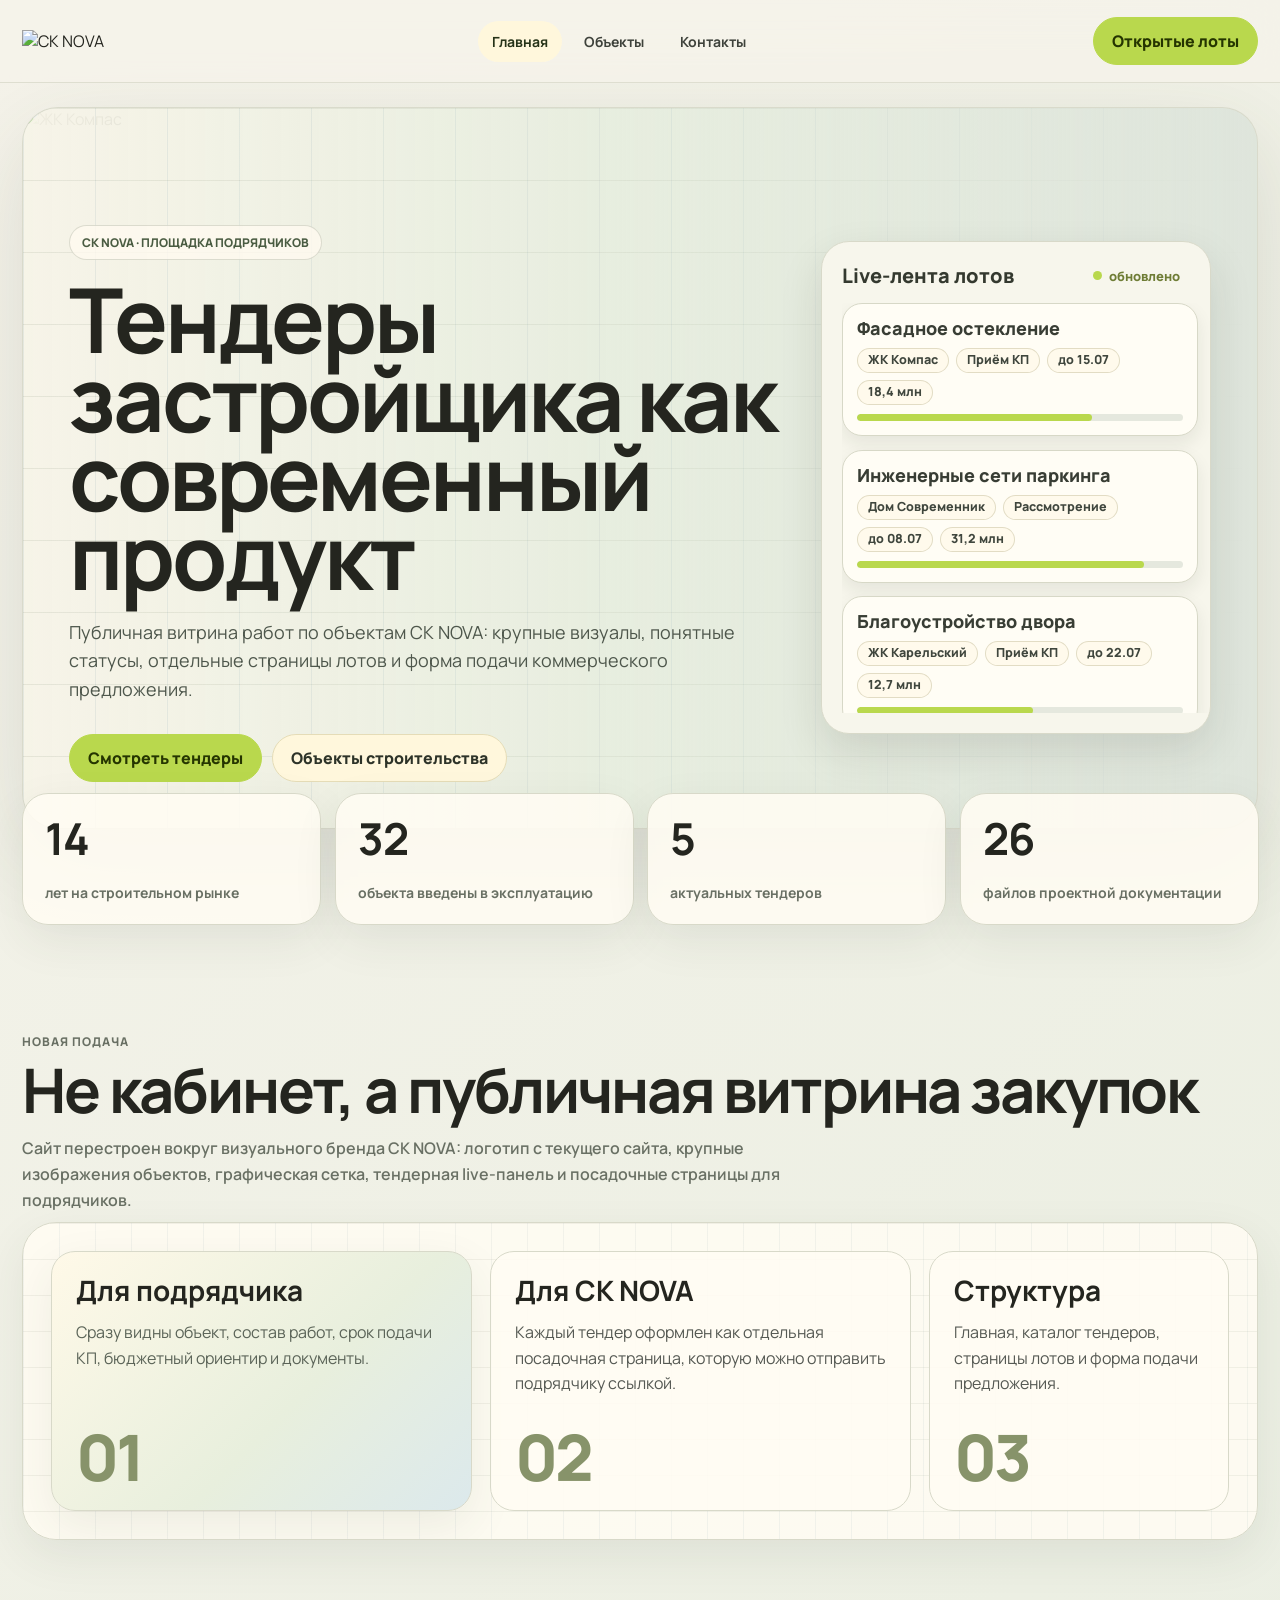
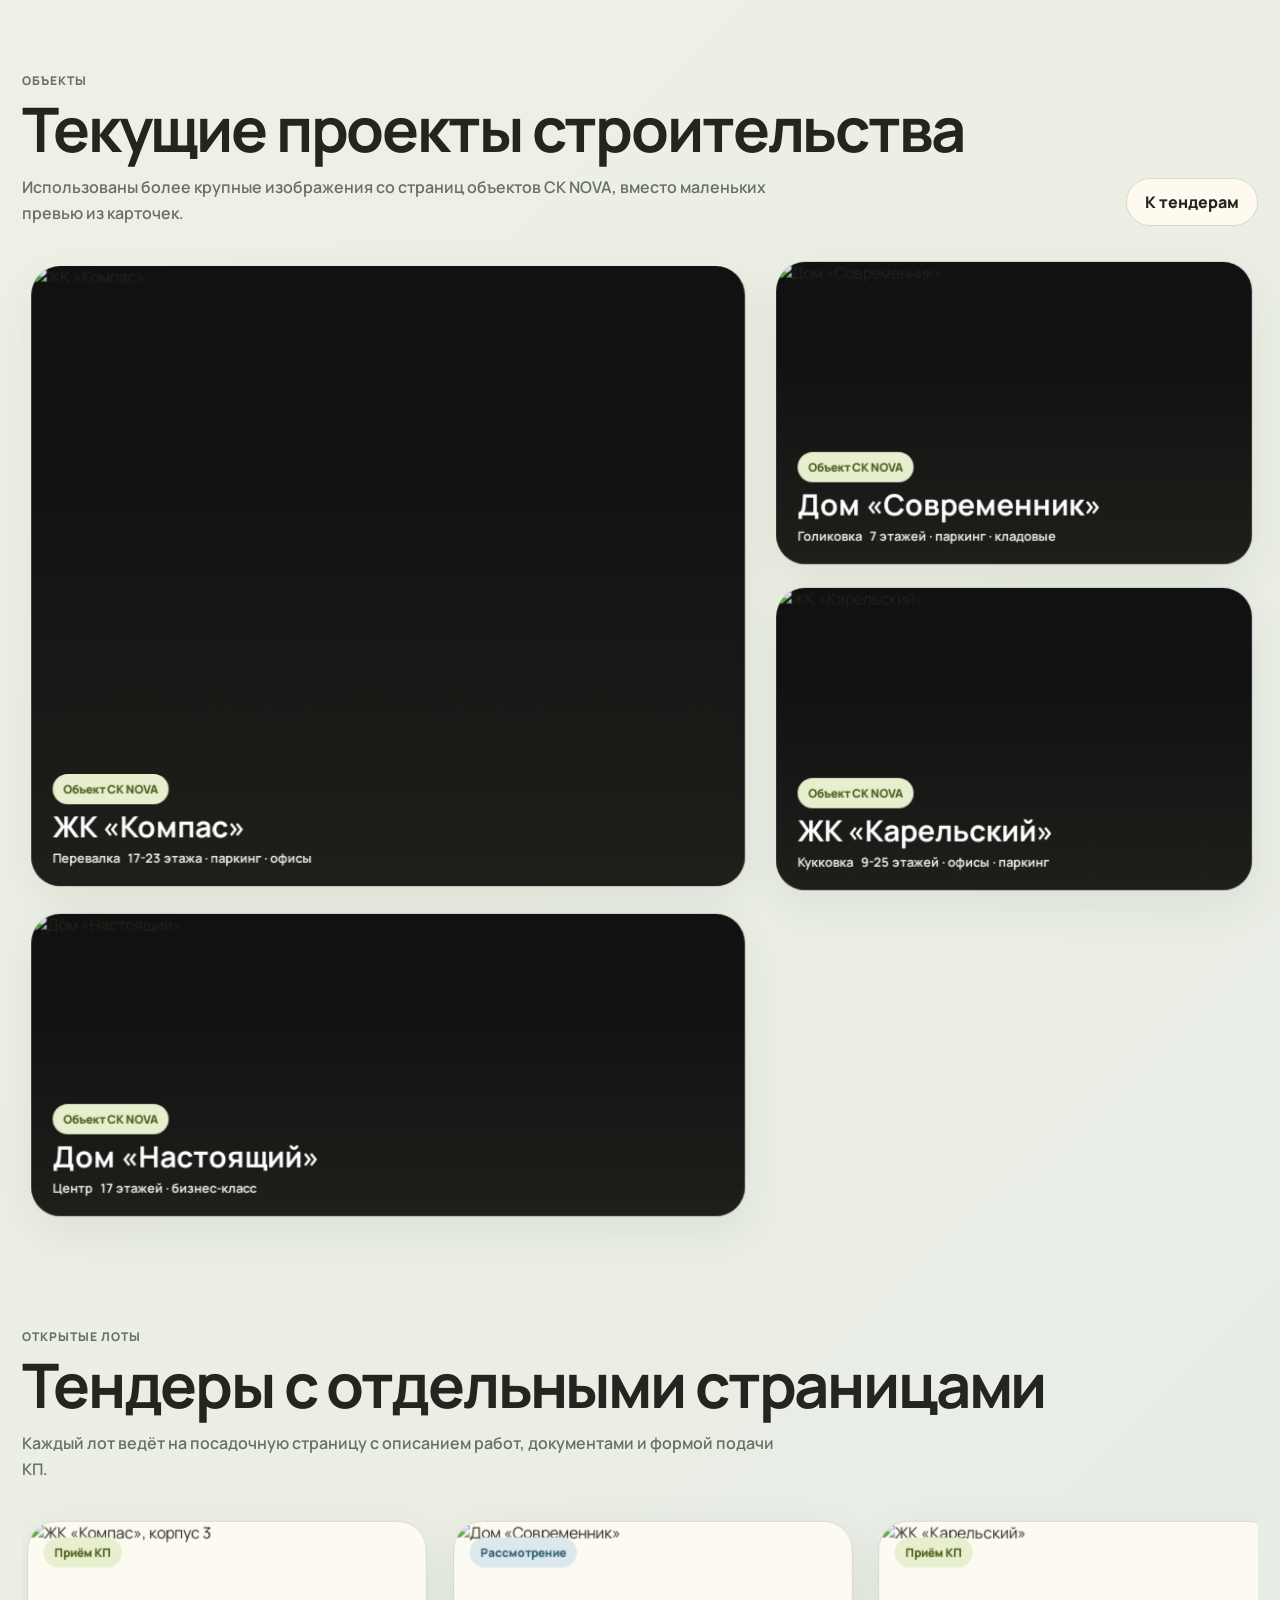
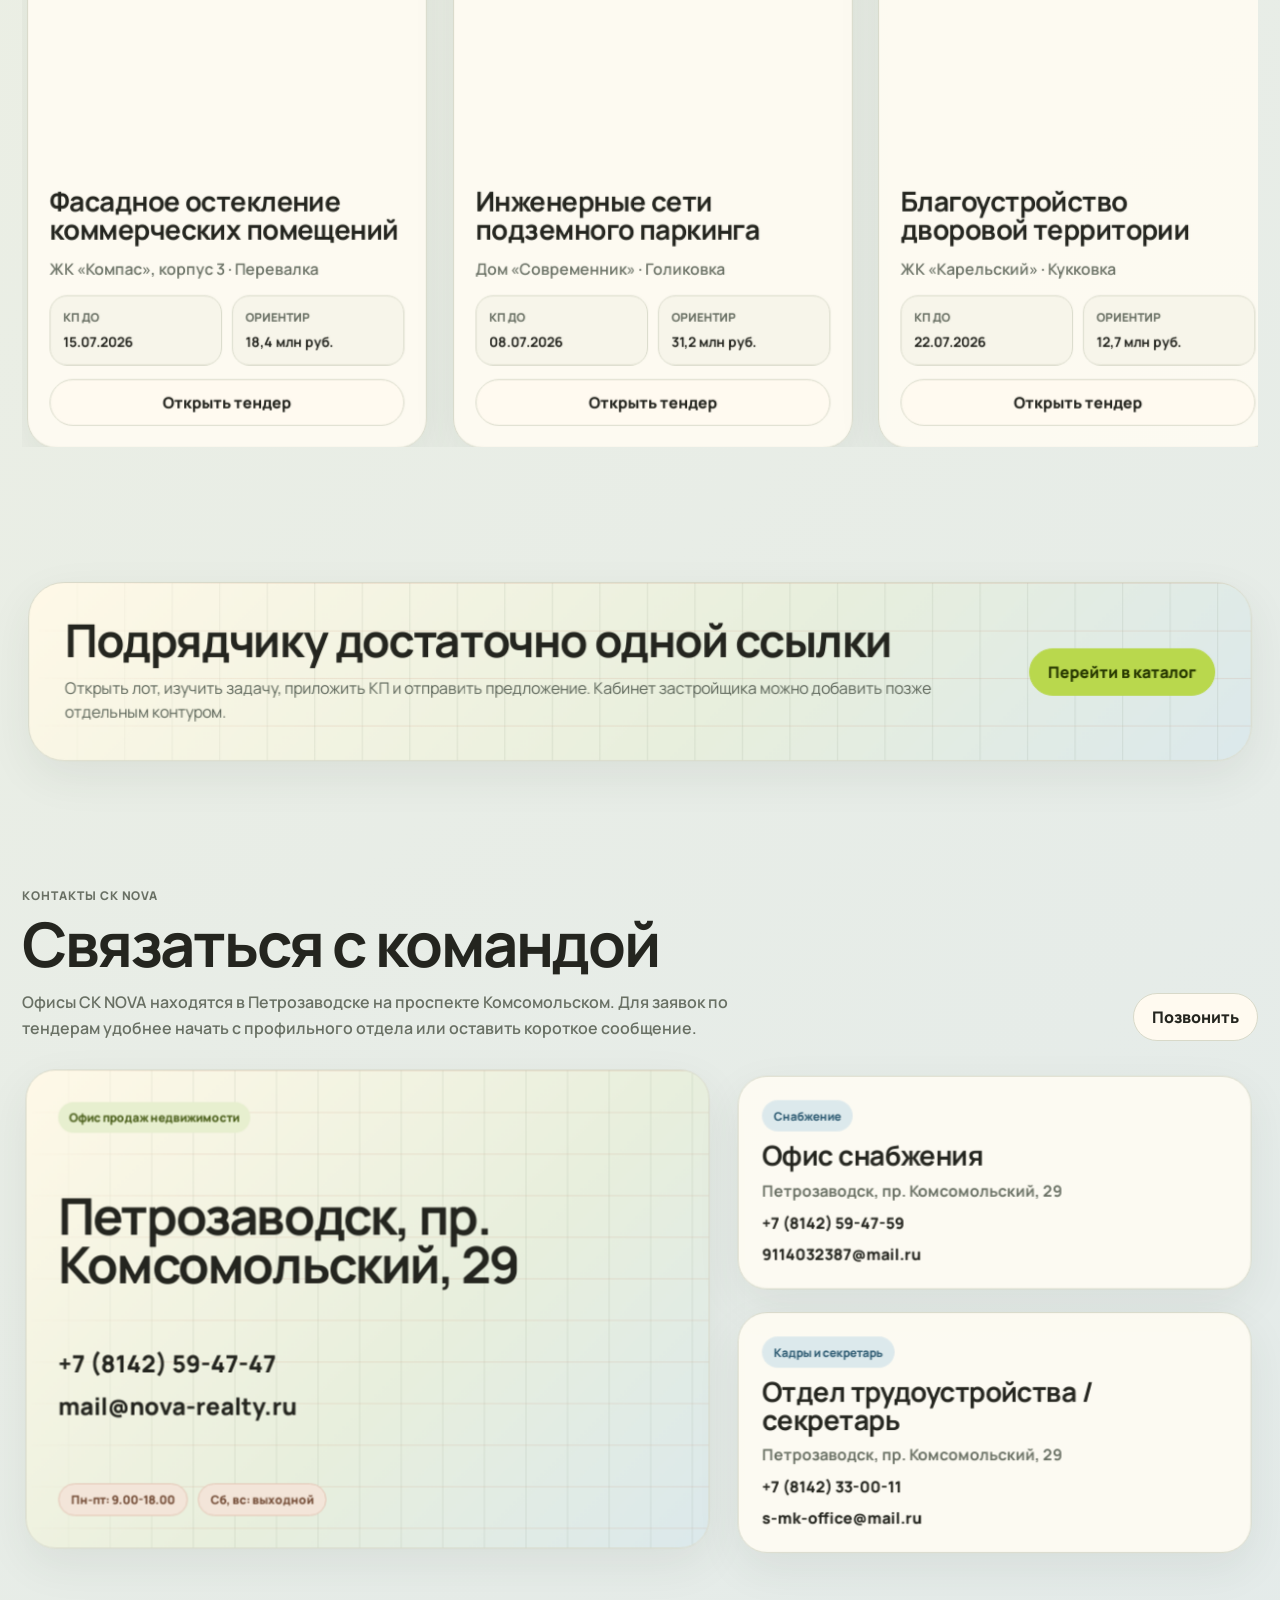
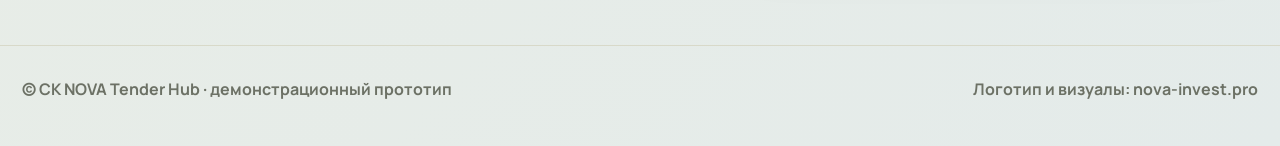
==== commit ba182028: "Add files via upload" ====
--- a/index.html
+++ b/index.html
@@ -1 +1 @@
-<!doctype html><html lang="ru"><head><meta charset="utf-8"><meta name="viewport" content="width=device-width, initial-scale=1"><title>СК NOVA Tender Hub</title><link rel="stylesheet" href="style.css?v=24"></head><body><header class="topbar"><div class="wrap nav"><a class="brand" href="index.html?v=5"><img src="https://nova-invest.pro/local/templates/main/tpl/assets/images/static/logo--min.svg" alt="СК NOVA"></a><nav class="links"><a class="active" href="index.html?v=5">Главная</a><a href="index.html?v=5#objects">Объекты</a><a href="index.html?v=5#contacts">Контакты</a></nav><a class="btn lime" href="tenders.html">Открытые лоты</a></div></header><main><section class="hero"><div class="wrap"><div class="heroStage"><img src="https://nova-invest.pro/upload/resize_cache/iblock/e65/1024_600_2/6quq1vuqrdt77pk6a2e781jh57srbiwv.png" alt="ЖК Компас"><div class="heroContent"><div><span class="overline">СК NOVA · площадка подрядчиков</span><h1>Тендеры застройщика как современный продукт</h1><p>Публичная витрина работ по объектам СК NOVA: крупные визуалы, понятные статусы, отдельные страницы лотов и форма подачи коммерческого предложения.</p><div class="heroActions"><a class="btn lime" href="tenders.html">Смотреть тендеры</a><a class="btn glass" href="#objects">Объекты строительства</a></div></div><aside class="tenderConsole"><div class="consoleTop"><strong>Live-лента лотов</strong><span class="liveDot">обновлено</span></div><div class="consoleList"><a class="consoleItem" href="tender-kompas-facade.html"><h3>Фасадное остекление</h3><div class="consoleMeta"><span>ЖК Компас</span><span>Приём КП</span><span>до 15.07</span><span>18,4 млн</span></div><div class="bar"><span style="width:72%"></span></div></a><a class="consoleItem" href="tender-sovremennik-engineering.html"><h3>Инженерные сети паркинга</h3><div class="consoleMeta"><span>Дом Современник</span><span>Рассмотрение</span><span>до 08.07</span><span>31,2 млн</span></div><div class="bar"><span style="width:88%"></span></div></a><a class="consoleItem" href="tender-karelskiy-landscape.html"><h3>Благоустройство двора</h3><div class="consoleMeta"><span>ЖК Карельский</span><span>Приём КП</span><span>до 22.07</span><span>12,7 млн</span></div><div class="bar"><span style="width:54%"></span></div></a><a class="consoleItem" href="tender-mop-finishing.html"><h3>Отделка входных групп</h3><div class="consoleMeta"><span>Дом Настоящий</span><span>Приём КП</span><span>до 29.07</span><span>9,6 млн</span></div><div class="bar"><span style="width:41%"></span></div></a><a class="consoleItem" href="tender-low-voltage-systems.html"><h3>Слаботочные системы</h3><div class="consoleMeta"><span>ЖК Компас</span><span>Подготовка</span><span>с 05.08</span><span>14,9 млн</span></div><div class="bar"><span style="width:24%"></span></div></a></div></aside></div></div><div class="stats"><div class="stat"><strong>14</strong><span>лет на строительном рынке</span></div><div class="stat"><strong>32</strong><span>объекта введены в эксплуатацию</span></div><div class="stat"><strong>5</strong><span>актуальных тендеров</span></div><div class="stat"><strong>26</strong><span>файлов проектной документации</span></div></div></div></section><section class="section"><div class="wrap"><div class="sectionHead"><div><p class="kicker">Новая подача</p><h2>Не кабинет, а публичная витрина закупок</h2><p class="lead">Сайт перестроен вокруг визуального бренда СК NOVA: логотип с текущего сайта, крупные изображения объектов, графическая сетка, тендерная live-панель и посадочные страницы для подрядчиков.</p></div></div><div class="blueprint"><div class="aboutGrid"><article class="aboutCard dark"><div><h3>Для подрядчика</h3><p>Сразу видны объект, состав работ, срок подачи КП, бюджетный ориентир и документы.</p></div><span class="num">01</span></article><article class="aboutCard"><div><h3>Для СК NOVA</h3><p>Каждый тендер оформлен как отдельная посадочная страница, которую можно отправить подрядчику ссылкой.</p></div><span class="num">02</span></article><article class="aboutCard"><div><h3>Структура</h3><p>Главная, каталог тендеров, страницы лотов и форма подачи предложения.</p></div><span class="num">03</span></article></div></div></div></section><section class="section" id="objects"><div class="wrap"><div class="sectionHead"><div><p class="kicker">Объекты</p><h2>Текущие проекты строительства</h2><p class="lead">Использованы более крупные изображения со страниц объектов СК NOVA, вместо маленьких превью из карточек.</p></div><a class="btn light" href="tenders.html">К тендерам</a></div><div class="projects"><article class="project"><img src="https://nova-invest.pro/upload/resize_cache/iblock/e65/1024_600_2/6quq1vuqrdt77pk6a2e781jh57srbiwv.png" alt="ЖК «Компас»"><div class="projectText"><span class="tag">Объект СК NOVA</span><h3>ЖК «Компас»</h3><div class="meta"><span>Перевалка</span><span>17-23 этажа · паркинг · офисы</span></div></div></article><article class="project"><img src="https://nova-invest.pro/upload/iblock/76a/80k7ekkkxqdg42o2p7lcfx5v1n9xu7e8.jpg" alt="Дом «Современник»"><div class="projectText"><span class="tag">Объект СК NOVA</span><h3>Дом «Современник»</h3><div class="meta"><span>Голиковка</span><span>7 этажей · паркинг · кладовые</span></div></div></article><article class="project"><img src="https://nova-invest.pro/upload/resize_cache/iblock/5fc/1024_600_2/tx2vuw6uej2zof083wgt3vnd35kkxk6l.png" alt="ЖК «Карельский»"><div class="projectText"><span class="tag">Объект СК NOVA</span><h3>ЖК «Карельский»</h3><div class="meta"><span>Кукковка</span><span>9-25 этажей · офисы · паркинг</span></div></div></article><article class="project"><img src="https://nova-invest.pro/upload/resize_cache/iblock/ab3/1024_600_2/cpsgk8u0yp1w1qedsxzhdbpnp6j3zukg.jpg" alt="Дом «Настоящий»"><div class="projectText"><span class="tag">Объект СК NOVA</span><h3>Дом «Настоящий»</h3><div class="meta"><span>Центр</span><span>17 этажей · бизнес-класс</span></div></div></article></div></div></section><section class="section"><div class="wrap"><div class="sectionHead"><div><p class="kicker">Открытые лоты</p><h2>Тендеры с отдельными страницами</h2><p class="lead">Каждый лот ведёт на посадочную страницу с описанием работ, документами и формой подачи КП.</p></div></div><div class="tenderGrid"><article class="tender"><div class="tenderImage"><img src="https://nova-invest.pro/upload/resize_cache/iblock/e65/1024_600_2/6quq1vuqrdt77pk6a2e781jh57srbiwv.png" alt="ЖК «Компас», корпус 3"><span class="tag">Приём КП</span></div><div class="tenderBody"><h3>Фасадное остекление коммерческих помещений</h3><p>ЖК «Компас», корпус 3 · Перевалка</p><div class="facts"><div class="fact"><span>КП до</span><strong>15.07.2026</strong></div><div class="fact"><span>Ориентир</span><strong>18,4 млн руб.</strong></div></div><a class="btn light" href="tender-kompas-facade.html">Открыть тендер</a></div></article><article class="tender"><div class="tenderImage"><img src="https://nova-invest.pro/upload/iblock/76a/80k7ekkkxqdg42o2p7lcfx5v1n9xu7e8.jpg" alt="Дом «Современник»"><span class="tag blue">Рассмотрение</span></div><div class="tenderBody"><h3>Инженерные сети подземного паркинга</h3><p>Дом «Современник» · Голиковка</p><div class="facts"><div class="fact"><span>КП до</span><strong>08.07.2026</strong></div><div class="fact"><span>Ориентир</span><strong>31,2 млн руб.</strong></div></div><a class="btn light" href="tender-sovremennik-engineering.html">Открыть тендер</a></div></article><article class="tender"><div class="tenderImage"><img src="https://nova-invest.pro/upload/resize_cache/iblock/5fc/1024_600_2/tx2vuw6uej2zof083wgt3vnd35kkxk6l.png" alt="ЖК «Карельский»"><span class="tag">Приём КП</span></div><div class="tenderBody"><h3>Благоустройство дворовой территории</h3><p>ЖК «Карельский» · Кукковка</p><div class="facts"><div class="fact"><span>КП до</span><strong>22.07.2026</strong></div><div class="fact"><span>Ориентир</span><strong>12,7 млн руб.</strong></div></div><a class="btn light" href="tender-karelskiy-landscape.html">Открыть тендер</a></div></article><article class="tender"><div class="tenderImage"><img src="https://nova-invest.pro/upload/resize_cache/iblock/ab3/1024_600_2/cpsgk8u0yp1w1qedsxzhdbpnp6j3zukg.jpg" alt="Дом «Настоящий», входные группы"><span class="tag">Приём КП</span></div><div class="tenderBody"><h3>Внутренняя отделка МОП и входных групп</h3><p>Дом «Настоящий» · Центр</p><div class="facts"><div class="fact"><span>КП до</span><strong>29.07.2026</strong></div><div class="fact"><span>Ориентир</span><strong>9,6 млн руб.</strong></div></div><a class="btn light" href="tender-mop-finishing.html">Открыть тендер</a></div></article><article class="tender"><div class="tenderImage"><img src="https://nova-invest.pro/upload/iblock/76a/80k7ekkkxqdg42o2p7lcfx5v1n9xu7e8.jpg" alt="ЖК «Компас», слаботочные системы"><span class="tag blue">Подготовка</span></div><div class="tenderBody"><h3>Слаботочные системы и диспетчеризация</h3><p>ЖК «Компас», корпус 4 · Перевалка</p><div class="facts"><div class="fact"><span>Старт КП</span><strong>05.08.2026</strong></div><div class="fact"><span>Ориентир</span><strong>14,9 млн руб.</strong></div></div><a class="btn light" href="tender-low-voltage-systems.html">Открыть тендер</a></div></article></div></div></section><section class="section"><div class="wrap"><div class="cta"><div><h2>Подрядчику достаточно одной ссылки</h2><p>Открыть лот, изучить задачу, приложить КП и отправить предложение. Кабинет застройщика можно добавить позже отдельным контуром.</p></div><a class="btn lime" href="tenders.html">Перейти в каталог</a></div></div></section><section class="section contactsSection" id="contacts"><div class="wrap"><div class="sectionHead"><div><p class="kicker">Контакты СК NOVA</p><h2>Связаться с командой</h2><p class="lead">Офисы СК NOVA находятся в Петрозаводске на проспекте Комсомольском. Для заявок по тендерам удобнее начать с профильного отдела или оставить короткое сообщение.</p></div><a class="btn light" href="tel:+78142594747">Позвонить</a></div><div class="contactsLayout"><article class="contactHeroCard"><span class="tag">Офис продаж недвижимости</span><h3>Петрозаводск, пр. Комсомольский, 29</h3><div class="contactMain"><a href="tel:+78142594747">+7 (8142) 59-47-47</a><a href="mailto:mail@nova-realty.ru">mail@nova-realty.ru</a></div><div class="schedule"><span>Пн-пт: 9.00-18.00</span><span>Сб, вс: выходной</span></div></article><div class="contactCards"><article class="contactCard"><span class="contactLabel">Снабжение</span><h3>Офис снабжения</h3><p>Петрозаводск, пр. Комсомольский, 29</p><a href="tel:+78142594759">+7 (8142) 59-47-59</a><a href="mailto:9114032387@mail.ru">9114032387@mail.ru</a></article><article class="contactCard"><span class="contactLabel">Кадры и секретарь</span><h3>Отдел трудоустройства / секретарь</h3><p>Петрозаводск, пр. Комсомольский, 29</p><a href="tel:+78142330011">+7 (8142) 33-00-11</a><a href="mailto:s-mk-office@mail.ru">s-mk-office@mail.ru</a></article></div></div></div></section></main><footer class="footer"><div class="wrap"><span>© СК NOVA Tender Hub · демонстрационный прототип</span><span>Логотип и визуалы: nova-invest.pro</span></div></footer><script src="nav-active.js?v=24"></script></body></html>+<!doctype html><html lang="ru"><head><meta charset="utf-8"><meta name="viewport" content="width=device-width, initial-scale=1"><title>СК NOVA Tender Hub</title><link rel="stylesheet" href="style.css?v=25"></head><body><header class="topbar"><div class="wrap nav"><a class="brand" href="index.html?v=5"><img src="https://nova-invest.pro/local/templates/main/tpl/assets/images/static/logo--min.svg" alt="СК NOVA"></a><nav class="links"><a class="active" href="index.html?v=5">Главная</a><a href="index.html?v=5#objects">Объекты</a><a href="index.html?v=5#contacts">Контакты</a></nav><a class="btn lime" href="tenders.html">Открытые лоты</a></div></header><main><section class="hero"><div class="wrap"><div class="heroStage"><img src="https://nova-invest.pro/upload/resize_cache/iblock/e65/1024_600_2/6quq1vuqrdt77pk6a2e781jh57srbiwv.png" alt="ЖК Компас"><div class="heroContent"><div><span class="overline">СК NOVA · площадка подрядчиков</span><h1>Тендеры застройщика как современный продукт</h1><p>Публичная витрина работ по объектам СК NOVA: крупные визуалы, понятные статусы, отдельные страницы лотов и форма подачи коммерческого предложения.</p><div class="heroActions"><a class="btn lime" href="tenders.html">Смотреть тендеры</a><a class="btn glass" href="#objects">Объекты строительства</a></div></div><aside class="tenderConsole"><div class="consoleTop"><strong>Live-лента лотов</strong><span class="liveDot">обновлено</span></div><div class="consoleList"><a class="consoleItem" href="tender-kompas-facade.html"><h3>Фасадное остекление</h3><div class="consoleMeta"><span>ЖК Компас</span><span>Приём КП</span><span>до 15.07</span><span>18,4 млн</span></div><div class="bar"><span style="width:72%"></span></div></a><a class="consoleItem" href="tender-sovremennik-engineering.html"><h3>Инженерные сети паркинга</h3><div class="consoleMeta"><span>Дом Современник</span><span>Рассмотрение</span><span>до 08.07</span><span>31,2 млн</span></div><div class="bar"><span style="width:88%"></span></div></a><a class="consoleItem" href="tender-karelskiy-landscape.html"><h3>Благоустройство двора</h3><div class="consoleMeta"><span>ЖК Карельский</span><span>Приём КП</span><span>до 22.07</span><span>12,7 млн</span></div><div class="bar"><span style="width:54%"></span></div></a><a class="consoleItem" href="tender-mop-finishing.html"><h3>Отделка входных групп</h3><div class="consoleMeta"><span>Дом Настоящий</span><span>Приём КП</span><span>до 29.07</span><span>9,6 млн</span></div><div class="bar"><span style="width:41%"></span></div></a><a class="consoleItem" href="tender-low-voltage-systems.html"><h3>Слаботочные системы</h3><div class="consoleMeta"><span>ЖК Компас</span><span>Подготовка</span><span>с 05.08</span><span>14,9 млн</span></div><div class="bar"><span style="width:24%"></span></div></a></div></aside></div></div><div class="stats"><div class="stat"><strong>14</strong><span>лет на строительном рынке</span></div><div class="stat"><strong>32</strong><span>объекта введены в эксплуатацию</span></div><div class="stat"><strong>5</strong><span>актуальных тендеров</span></div><div class="stat"><strong>26</strong><span>файлов проектной документации</span></div></div></div></section><section class="section"><div class="wrap"><div class="sectionHead"><div><p class="kicker">Новая подача</p><h2>Не кабинет, а публичная витрина закупок</h2><p class="lead">Сайт перестроен вокруг визуального бренда СК NOVA: логотип с текущего сайта, крупные изображения объектов, графическая сетка, тендерная live-панель и посадочные страницы для подрядчиков.</p></div></div><div class="blueprint"><div class="aboutGrid"><article class="aboutCard dark"><div><h3>Для подрядчика</h3><p>Сразу видны объект, состав работ, срок подачи КП, бюджетный ориентир и документы.</p></div><span class="num">01</span></article><article class="aboutCard"><div><h3>Для СК NOVA</h3><p>Каждый тендер оформлен как отдельная посадочная страница, которую можно отправить подрядчику ссылкой.</p></div><span class="num">02</span></article><article class="aboutCard"><div><h3>Структура</h3><p>Главная, каталог тендеров, страницы лотов и форма подачи предложения.</p></div><span class="num">03</span></article></div></div></div></section><section class="section" id="objects"><div class="wrap"><div class="sectionHead"><div><p class="kicker">Объекты</p><h2>Текущие проекты строительства</h2><p class="lead">Использованы более крупные изображения со страниц объектов СК NOVA, вместо маленьких превью из карточек.</p></div><a class="btn light" href="tenders.html">К тендерам</a></div><div class="projects"><article class="project"><img src="https://nova-invest.pro/upload/resize_cache/iblock/e65/1024_600_2/6quq1vuqrdt77pk6a2e781jh57srbiwv.png" alt="ЖК «Компас»"><div class="projectText"><span class="tag">Объект СК NOVA</span><h3>ЖК «Компас»</h3><div class="meta"><span>Перевалка</span><span>17-23 этажа · паркинг · офисы</span></div></div></article><article class="project"><img src="https://nova-invest.pro/upload/iblock/76a/80k7ekkkxqdg42o2p7lcfx5v1n9xu7e8.jpg" alt="Дом «Современник»"><div class="projectText"><span class="tag">Объект СК NOVA</span><h3>Дом «Современник»</h3><div class="meta"><span>Голиковка</span><span>7 этажей · паркинг · кладовые</span></div></div></article><article class="project"><img src="https://nova-invest.pro/upload/resize_cache/iblock/5fc/1024_600_2/tx2vuw6uej2zof083wgt3vnd35kkxk6l.png" alt="ЖК «Карельский»"><div class="projectText"><span class="tag">Объект СК NOVA</span><h3>ЖК «Карельский»</h3><div class="meta"><span>Кукковка</span><span>9-25 этажей · офисы · паркинг</span></div></div></article><article class="project"><img src="https://nova-invest.pro/upload/resize_cache/iblock/ab3/1024_600_2/cpsgk8u0yp1w1qedsxzhdbpnp6j3zukg.jpg" alt="Дом «Настоящий»"><div class="projectText"><span class="tag">Объект СК NOVA</span><h3>Дом «Настоящий»</h3><div class="meta"><span>Центр</span><span>17 этажей · бизнес-класс</span></div></div></article></div></div></section><section class="section"><div class="wrap"><div class="sectionHead"><div><p class="kicker">Открытые лоты</p><h2>Тендеры с отдельными страницами</h2><p class="lead">Каждый лот ведёт на посадочную страницу с описанием работ, документами и формой подачи КП.</p></div></div><div class="tenderGrid"><article class="tender"><div class="tenderImage"><img src="https://nova-invest.pro/upload/resize_cache/iblock/e65/1024_600_2/6quq1vuqrdt77pk6a2e781jh57srbiwv.png" alt="ЖК «Компас», корпус 3"><span class="tag">Приём КП</span></div><div class="tenderBody"><h3>Фасадное остекление коммерческих помещений</h3><p>ЖК «Компас», корпус 3 · Перевалка</p><div class="facts"><div class="fact"><span>КП до</span><strong>15.07.2026</strong></div><div class="fact"><span>Ориентир</span><strong>18,4 млн руб.</strong></div></div><a class="btn light" href="tender-kompas-facade.html">Открыть тендер</a></div></article><article class="tender"><div class="tenderImage"><img src="https://nova-invest.pro/upload/iblock/76a/80k7ekkkxqdg42o2p7lcfx5v1n9xu7e8.jpg" alt="Дом «Современник»"><span class="tag blue">Рассмотрение</span></div><div class="tenderBody"><h3>Инженерные сети подземного паркинга</h3><p>Дом «Современник» · Голиковка</p><div class="facts"><div class="fact"><span>КП до</span><strong>08.07.2026</strong></div><div class="fact"><span>Ориентир</span><strong>31,2 млн руб.</strong></div></div><a class="btn light" href="tender-sovremennik-engineering.html">Открыть тендер</a></div></article><article class="tender"><div class="tenderImage"><img src="https://nova-invest.pro/upload/resize_cache/iblock/5fc/1024_600_2/tx2vuw6uej2zof083wgt3vnd35kkxk6l.png" alt="ЖК «Карельский»"><span class="tag">Приём КП</span></div><div class="tenderBody"><h3>Благоустройство дворовой территории</h3><p>ЖК «Карельский» · Кукковка</p><div class="facts"><div class="fact"><span>КП до</span><strong>22.07.2026</strong></div><div class="fact"><span>Ориентир</span><strong>12,7 млн руб.</strong></div></div><a class="btn light" href="tender-karelskiy-landscape.html">Открыть тендер</a></div></article><article class="tender"><div class="tenderImage"><img src="https://nova-invest.pro/upload/resize_cache/iblock/ab3/1024_600_2/cpsgk8u0yp1w1qedsxzhdbpnp6j3zukg.jpg" alt="Дом «Настоящий», входные группы"><span class="tag">Приём КП</span></div><div class="tenderBody"><h3>Внутренняя отделка МОП и входных групп</h3><p>Дом «Настоящий» · Центр</p><div class="facts"><div class="fact"><span>КП до</span><strong>29.07.2026</strong></div><div class="fact"><span>Ориентир</span><strong>9,6 млн руб.</strong></div></div><a class="btn light" href="tender-mop-finishing.html">Открыть тендер</a></div></article><article class="tender"><div class="tenderImage"><img src="https://nova-invest.pro/upload/iblock/76a/80k7ekkkxqdg42o2p7lcfx5v1n9xu7e8.jpg" alt="ЖК «Компас», слаботочные системы"><span class="tag blue">Подготовка</span></div><div class="tenderBody"><h3>Слаботочные системы и диспетчеризация</h3><p>ЖК «Компас», корпус 4 · Перевалка</p><div class="facts"><div class="fact"><span>Старт КП</span><strong>05.08.2026</strong></div><div class="fact"><span>Ориентир</span><strong>14,9 млн руб.</strong></div></div><a class="btn light" href="tender-low-voltage-systems.html">Открыть тендер</a></div></article></div></div></section><section class="section"><div class="wrap"><div class="cta"><div><h2>Подрядчику достаточно одной ссылки</h2><p>Открыть лот, изучить задачу, приложить КП и отправить предложение. Кабинет застройщика можно добавить позже отдельным контуром.</p></div><a class="btn lime" href="tenders.html">Перейти в каталог</a></div></div></section><section class="section contactsSection" id="contacts"><div class="wrap"><div class="sectionHead"><div><p class="kicker">Контакты СК NOVA</p><h2>Связаться с командой</h2><p class="lead">Офисы СК NOVA находятся в Петрозаводске на проспекте Комсомольском. Для заявок по тендерам удобнее начать с профильного отдела или оставить короткое сообщение.</p></div><a class="btn light" href="tel:+78142594747">Позвонить</a></div><div class="contactsLayout"><article class="contactHeroCard"><span class="tag">Офис продаж недвижимости</span><h3>Петрозаводск, пр. Комсомольский, 29</h3><div class="contactMain"><a href="tel:+78142594747">+7 (8142) 59-47-47</a><a href="mailto:mail@nova-realty.ru">mail@nova-realty.ru</a></div><div class="schedule"><span>Пн-пт: 9.00-18.00</span><span>Сб, вс: выходной</span></div></article><div class="contactCards"><article class="contactCard"><span class="contactLabel">Снабжение</span><h3>Офис снабжения</h3><p>Петрозаводск, пр. Комсомольский, 29</p><a href="tel:+78142594759">+7 (8142) 59-47-59</a><a href="mailto:9114032387@mail.ru">9114032387@mail.ru</a></article><article class="contactCard"><span class="contactLabel">Кадры и секретарь</span><h3>Отдел трудоустройства / секретарь</h3><p>Петрозаводск, пр. Комсомольский, 29</p><a href="tel:+78142330011">+7 (8142) 33-00-11</a><a href="mailto:s-mk-office@mail.ru">s-mk-office@mail.ru</a></article></div></div></div></section></main><footer class="footer"><div class="wrap"><span>© СК NOVA Tender Hub · демонстрационный прототип</span><span>Логотип и визуалы: nova-invest.pro</span></div></footer><script src="nav-active.js?v=25"></script></body></html>
--- a/style.css
+++ b/style.css
@@ -300,3 +300,54 @@
   color: #4d5248;
   font-weight: 800;
 }
+
+
+/* Crisp hover shimmer for live feed cards */
+.consoleItem {
+  position: relative;
+  overflow: hidden;
+  isolation: isolate;
+}
+
+.consoleItem::before {
+  content: "";
+  display: block !important;
+  position: absolute;
+  inset: -45%;
+  z-index: -1;
+  pointer-events: none;
+  opacity: 0;
+  transform: translate3d(-38%, -38%, 0) rotate(18deg);
+  background: linear-gradient(135deg, transparent 35%, rgba(255, 255, 255, .82) 47%, rgba(184, 220, 49, .22) 52%, transparent 65%);
+}
+
+.consoleItem:hover::before,
+.consoleItem:focus-visible::before {
+  animation: liveCardShimmer 2.8s ease-in-out infinite;
+}
+
+.consoleItem > * {
+  position: relative;
+  z-index: 1;
+}
+
+@keyframes liveCardShimmer {
+  0% {
+    opacity: 0;
+    transform: translate3d(-42%, -42%, 0) rotate(18deg);
+  }
+
+  18% {
+    opacity: .72;
+  }
+
+  46% {
+    opacity: .46;
+    transform: translate3d(42%, 42%, 0) rotate(18deg);
+  }
+
+  100% {
+    opacity: 0;
+    transform: translate3d(42%, 42%, 0) rotate(18deg);
+  }
+}
